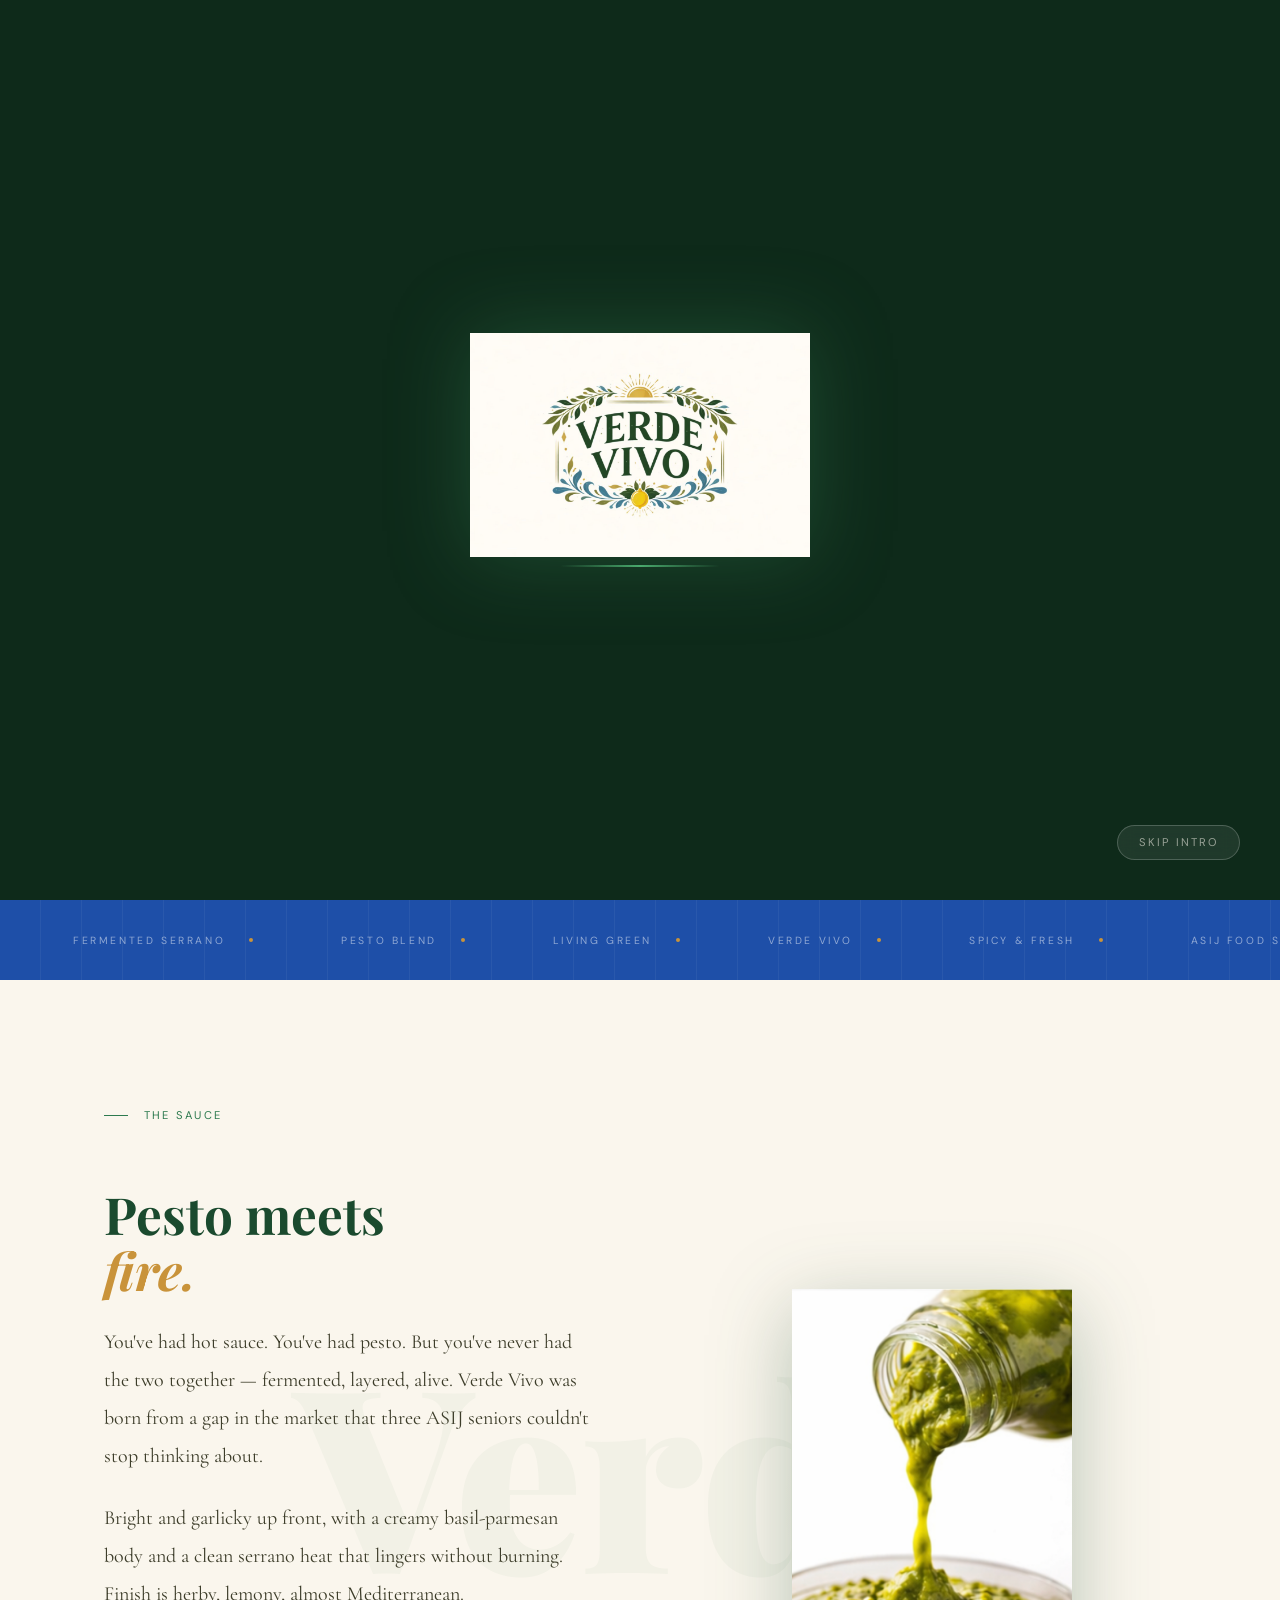
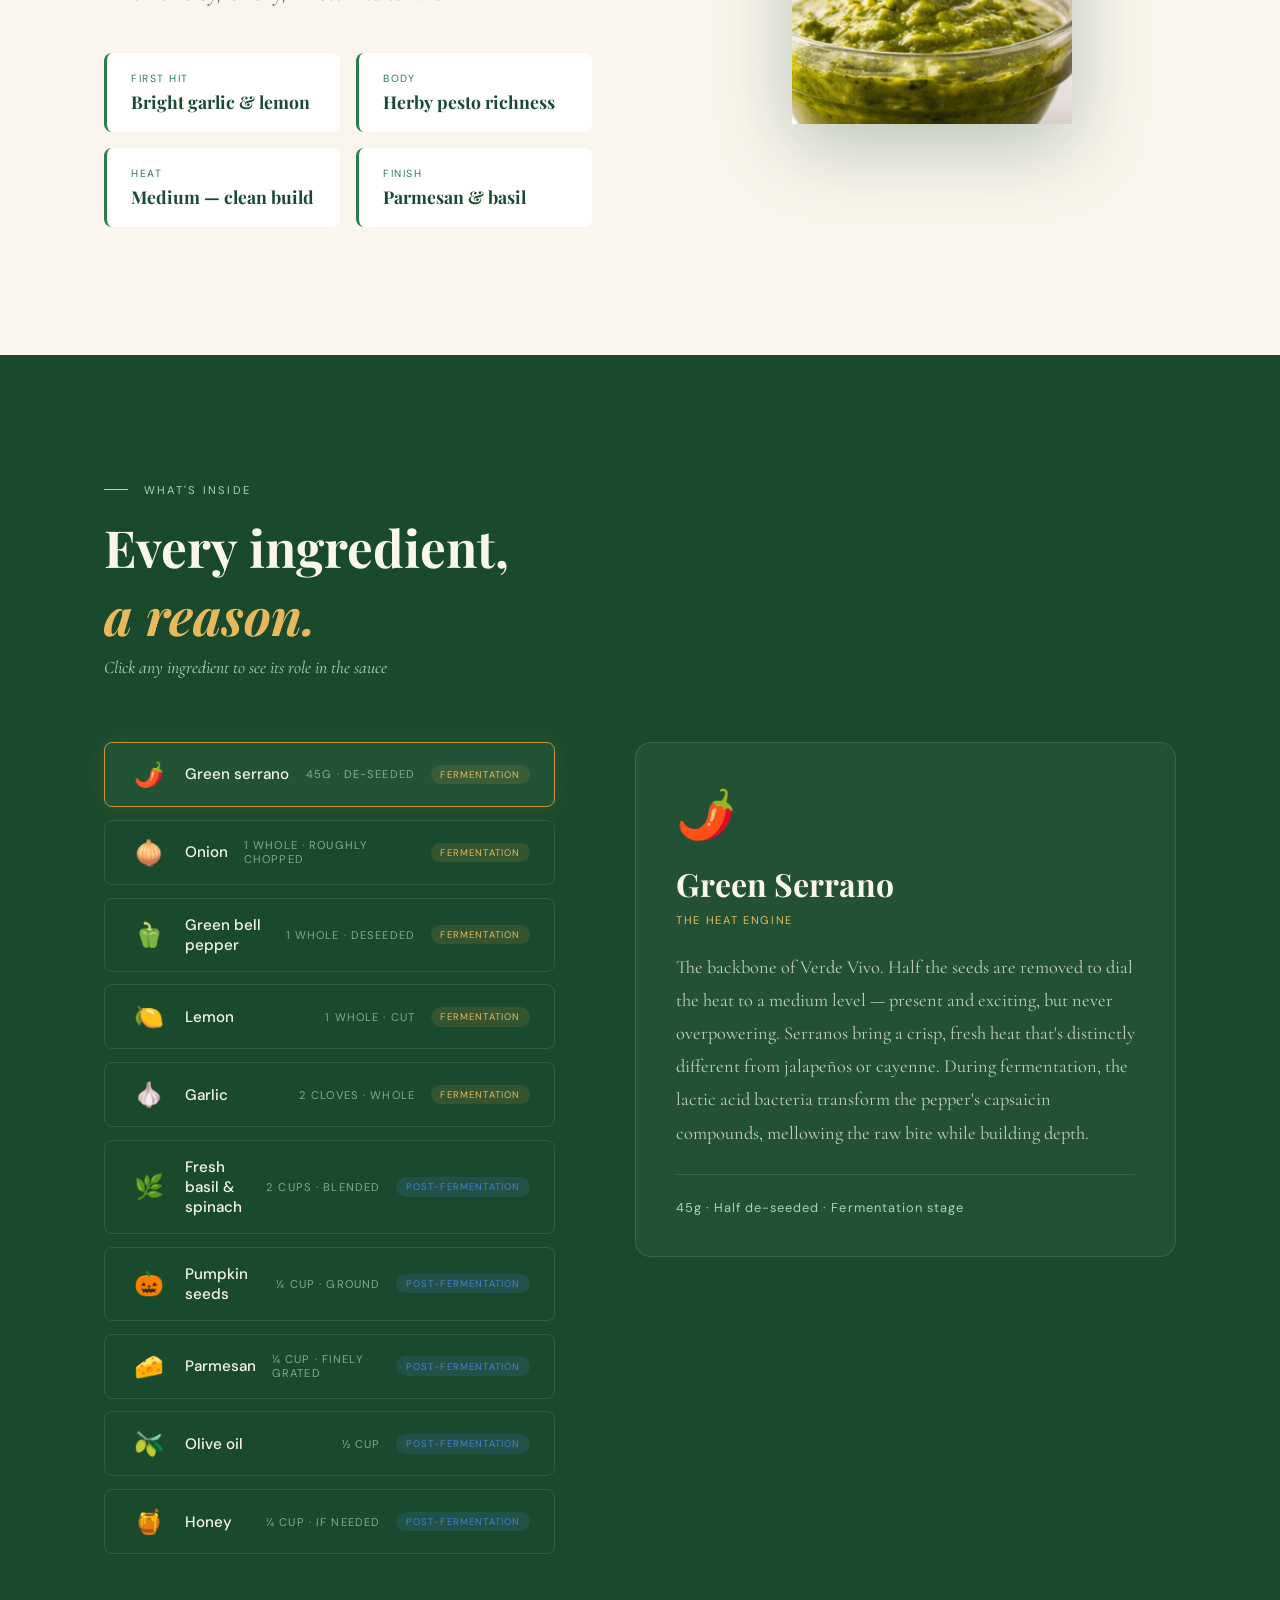
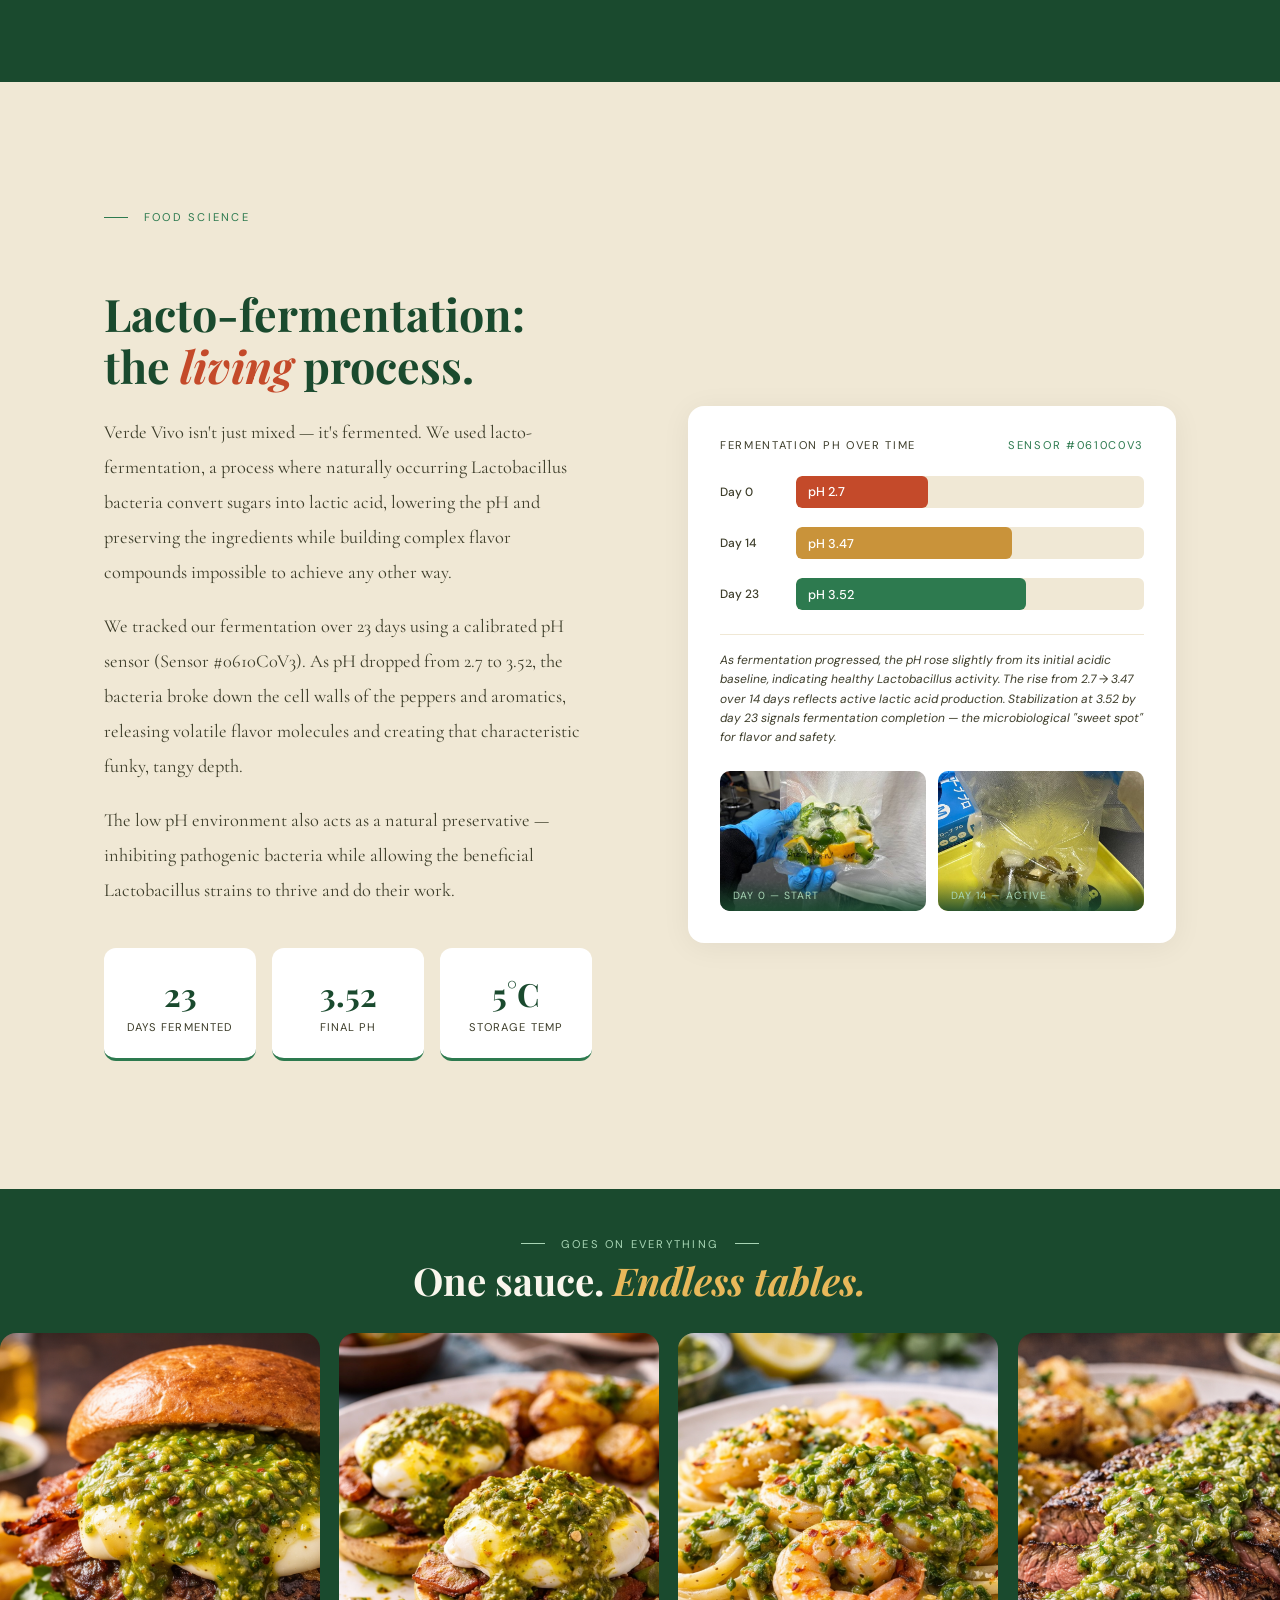
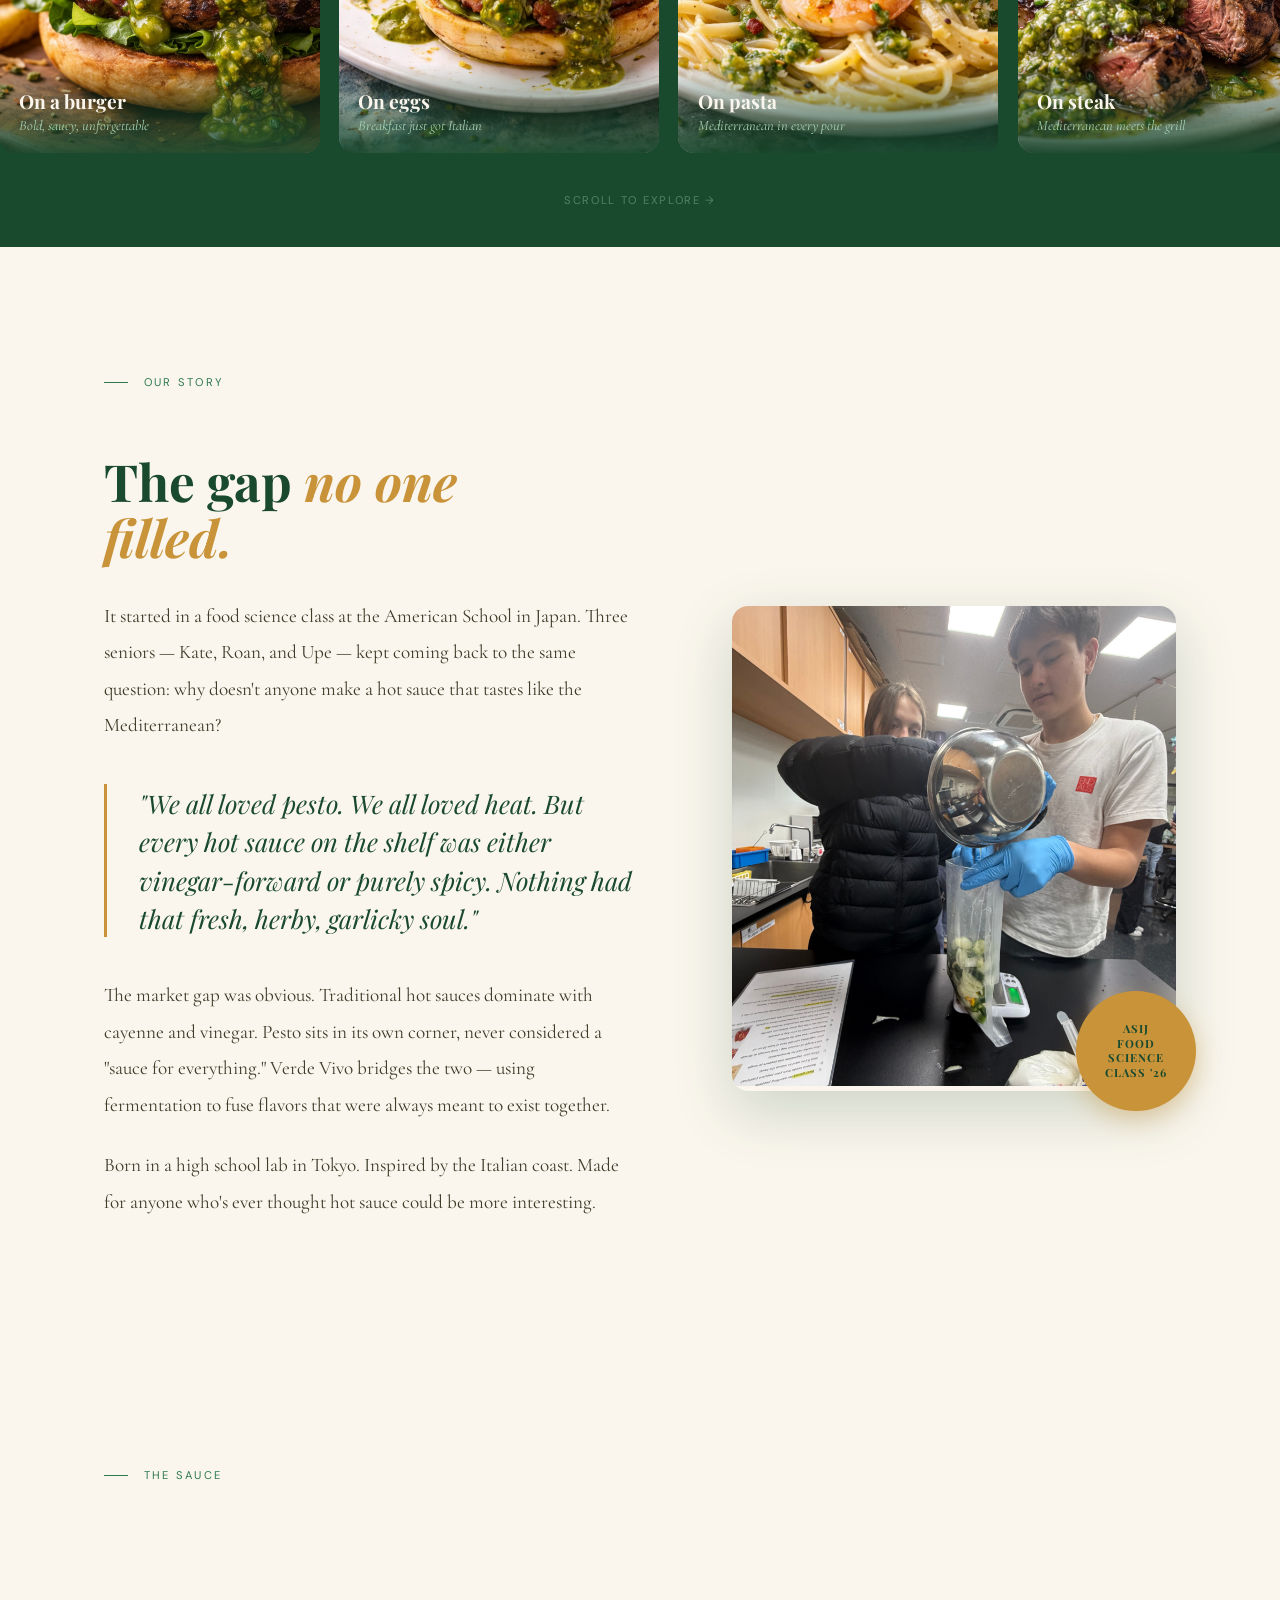
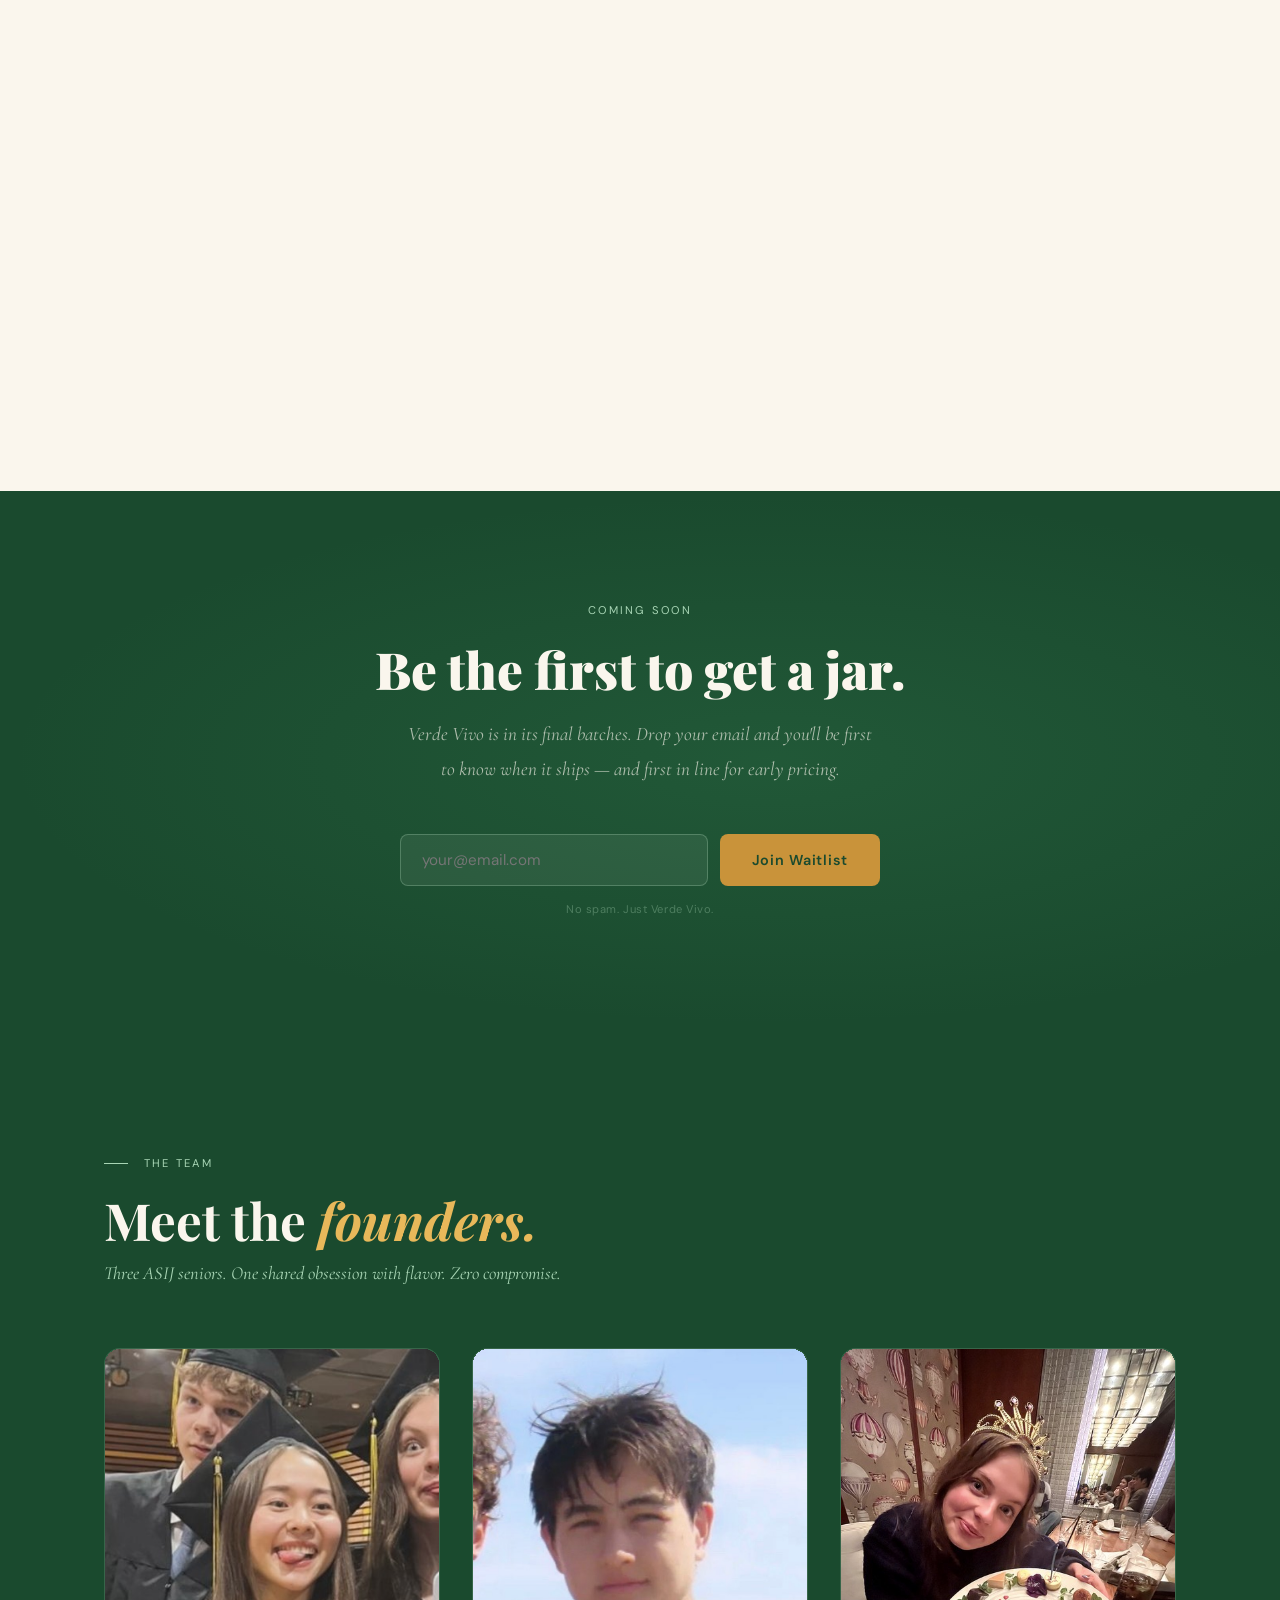
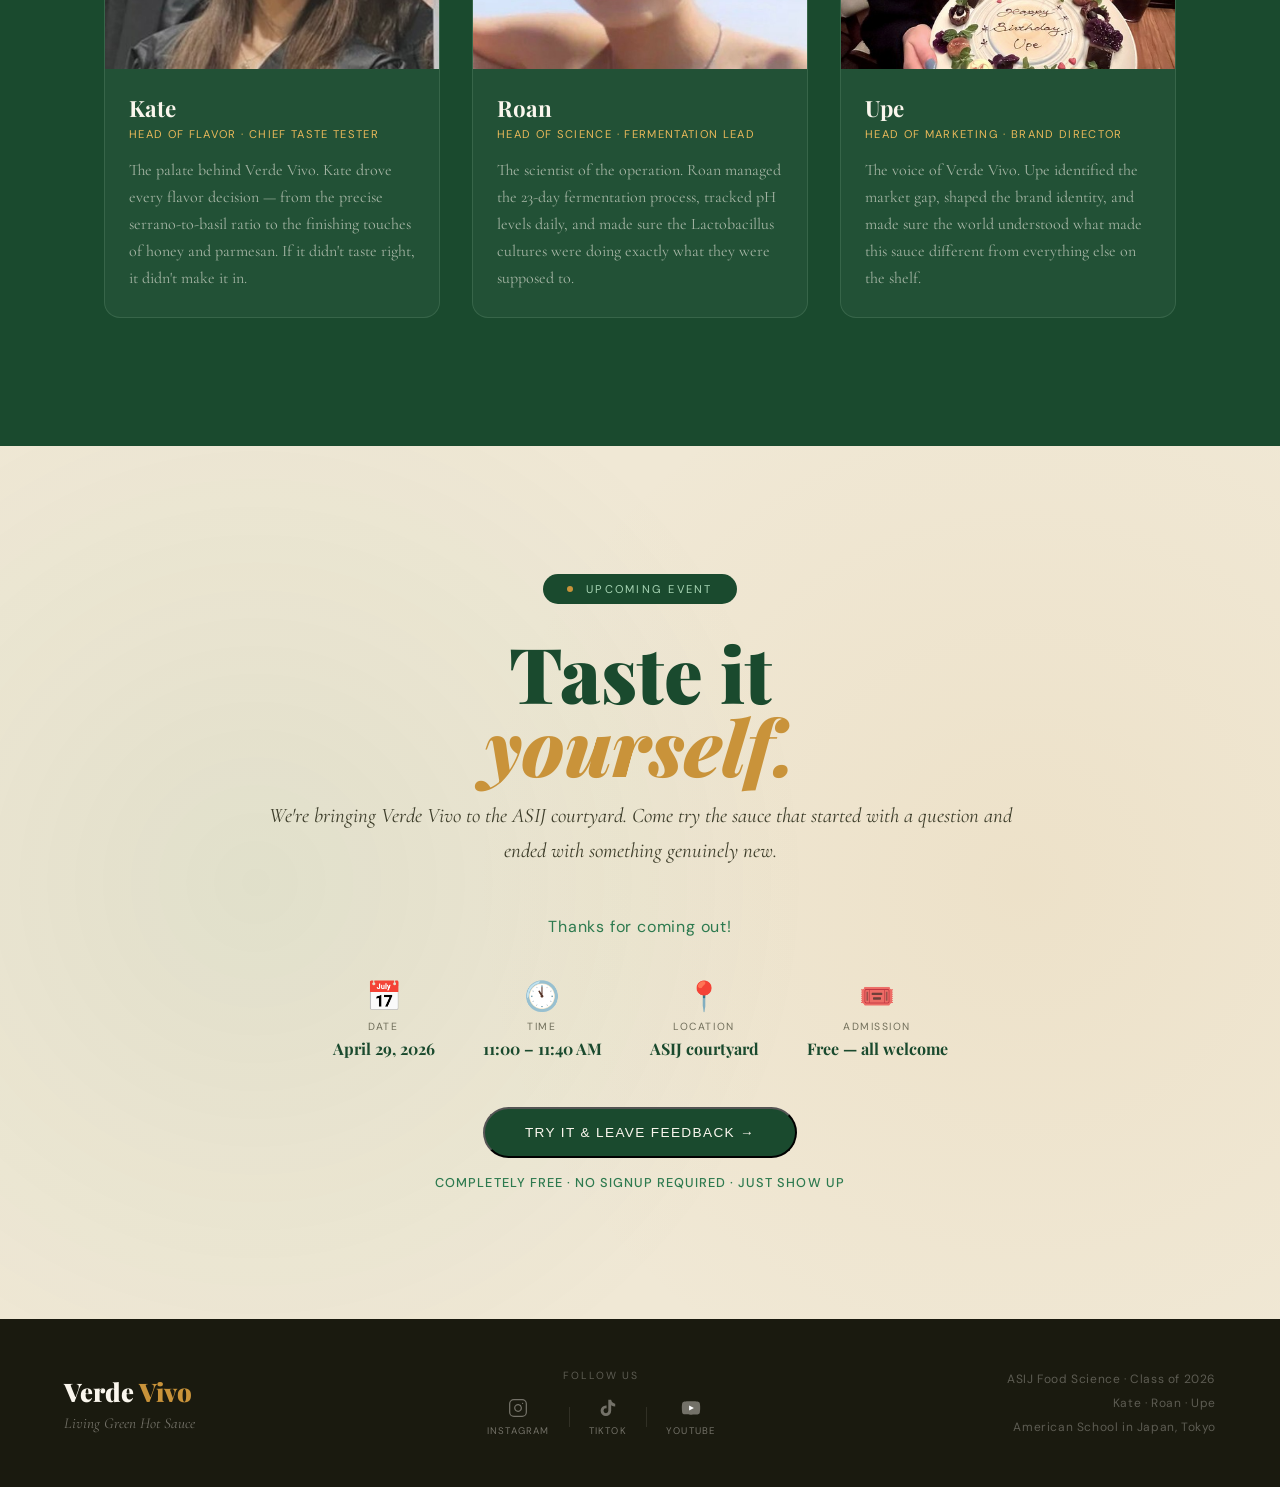
==== Shou/index.html @ 30a89157 "Add files via upload" ====
<!DOCTYPE html>
<html lang="en">
<head>
<meta charset="UTF-8">
<meta name="viewport" content="width=device-width, initial-scale=1.0">
<link rel="icon" type="image/png" href="[data-uri]">
  <title>Verde Vivo — Living Green Hot Sauce</title>
<link href="https://fonts.googleapis.com/css2?family=Playfair+Display:ital,wght@0,400;0,700;0,900;1,400;1,700&family=Cormorant+Garamond:ital,wght@0,300;0,400;0,600;1,300;1,400&family=DM+Sans:wght@300;400;500&display=swap" rel="stylesheet">
<style>
  :root {
    --green-deep: #1a4a2e;
    --green-mid: #2d7a4f;
    --green-bright: #4aaa6e;
    --green-light: #a8d5b5;
    --cream: #faf6ed;
    --cream-dark: #f0e8d5;
    --gold: #c9933a;
    --gold-light: #e8b85a;
    --blue-ceramic: #1e4fa8;
    --blue-light: #4a7fd4;
    --terracotta: #c44a2a;
    --text-dark: #1a1a0f;
    --text-mid: #3d3d2a;
  }

  * { margin: 0; padding: 0; box-sizing: border-box; }

  html { scroll-behavior: smooth; }

  body {
    background: var(--cream);
    color: var(--text-dark);
    font-family: 'DM Sans', sans-serif;
    overflow-x: hidden;
    cursor: none;
  }

  /* Custom cursor */
  .cursor {
    position: fixed;
    width: 12px;
    height: 12px;
    background: var(--green-mid);
    border-radius: 50%;
    pointer-events: none;
    z-index: 999999;
    transition: transform 0.15s ease, background 0.2s, opacity 0.2s;
    transform: translate(-50%, -50%);
    opacity: 0;
  }
  .cursor-ring {
    position: fixed;
    width: 36px;
    height: 36px;
    border: 1.5px solid var(--green-mid);
    border-radius: 50%;
    pointer-events: none;
    z-index: 999998;
    transition: transform 0.08s ease, width 0.2s, height 0.2s, opacity 0.2s;
    transform: translate(-50%, -50%);
    opacity: 0;
  }
  /* Show native cursor inside modal so it's never invisible over form inputs */
  .feedback-modal-overlay { cursor: auto; }
  .feedback-modal-overlay * { cursor: auto; }
  .feedback-modal-overlay button,
  .feedback-modal-overlay a { cursor: pointer; }

  /* NAV */
  nav {
    position: fixed;
    top: 0;
    width: 100%;
    z-index: 100;
    padding: 1.2rem 3rem;
    display: flex;
    align-items: center;
    justify-content: space-between;
    transition: background 0.4s, backdrop-filter 0.4s;
    box-sizing: border-box;
    max-width: 100vw;
    overflow: hidden;
  }
  .nav-links {
    display: flex;
    gap: 1.6rem;
    list-style: none;
    flex-wrap: nowrap;
  }
  nav.scrolled {
    background: rgba(250, 246, 237, 0.92);
    backdrop-filter: blur(12px);
    border-bottom: 1px solid rgba(45,122,79,0.15);
  }
  .nav-logo {
    font-family: 'Playfair Display', serif;
    font-size: 1.4rem;
    font-weight: 700;
    color: var(--green-deep);
    letter-spacing: 0.02em;
  }
  .nav-logo span { color: var(--gold); }

  .nav-links a {
    font-size: 0.8rem;
    letter-spacing: 0.12em;
    text-transform: uppercase;
    color: rgba(250,246,237,0.9);
    text-decoration: none;
    font-weight: 500;
    position: relative;
    transition: color 0.2s;
  }
  nav.scrolled .nav-links a {
    color: var(--text-mid);
  }
  .nav-links a::after {
    content: '';
    position: absolute;
    bottom: -3px;
    left: 0;
    width: 0;
    height: 1.5px;
    background: var(--green-mid);
    transition: width 0.3s;
  }
  .nav-links a:hover { color: var(--green-deep); }
  .nav-links a:hover::after { width: 100%; }

  /* HERO */
  #hero {
    min-height: 100vh;
    display: grid;
    grid-template-columns: 1fr 1fr;
    position: relative;
    overflow: hidden;
  }

  .hero-left {
    background: var(--green-deep);
    display: flex;
    flex-direction: column;
    justify-content: center;
    padding: 8rem 4rem 4rem 5rem;
    position: relative;
    z-index: 2;
  }

  .hero-eyebrow {
    font-size: 0.7rem;
    letter-spacing: 0.2em;
    text-transform: uppercase;
    color: var(--green-light);
    margin-bottom: 1.5rem;
    display: flex;
    align-items: center;
    gap: 1rem;
  }
  .hero-eyebrow::before {
    content: '';
    display: block;
    width: 30px;
    height: 1px;
    background: var(--green-light);
  }

  .hero-title {
    font-family: 'Playfair Display', serif;
    font-size: clamp(4rem, 7vw, 7rem);
    font-weight: 900;
    line-height: 0.9;
    color: var(--cream);
    margin-bottom: 0.3rem;
  }
  .hero-title .accent { color: var(--gold); font-style: italic; }

  .hero-subtitle {
    font-family: 'Cormorant Garamond', serif;
    font-size: 1.3rem;
    font-style: italic;
    color: var(--green-light);
    margin-bottom: 2.5rem;
    letter-spacing: 0.05em;
  }

  .hero-desc {
    font-size: 0.95rem;
    line-height: 1.8;
    color: rgba(250,246,237,0.7);
    max-width: 380px;
    margin-bottom: 3rem;
  }

  .hero-tags {
    display: flex;
    flex-wrap: wrap;
    gap: 0.6rem;
  }
  .tag {
    padding: 0.4rem 1rem;
    border: 1px solid rgba(168,213,181,0.4);
    border-radius: 100px;
    font-size: 0.75rem;
    letter-spacing: 0.08em;
    color: var(--green-light);
    text-transform: uppercase;
  }

  .hero-right {
    position: relative;
    overflow: hidden;
  }
  .hero-right img {
    width: 100%;
    height: 100%;
    object-fit: cover;
    transform: scale(1.05);
    transition: transform 8s ease;
  }
  .hero-right:hover img { transform: scale(1.0); }

  .hero-overlay {
    position: absolute;
    inset: 0;
    background: linear-gradient(to right, var(--green-deep) 0%, transparent 30%);
    z-index: 1;
  }

  .scroll-hint {
    position: absolute;
    bottom: 2.5rem;
    left: 50%;
    transform: translateX(-50%);
    display: flex;
    flex-direction: column;
    align-items: center;
    gap: 0.5rem;
    color: rgba(168,213,181,0.6);
    font-size: 0.7rem;
    letter-spacing: 0.15em;
    text-transform: uppercase;
    z-index: 3;
    animation: bounce 2s infinite;
  }
  .scroll-hint::after {
    content: '';
    display: block;
    width: 1px;
    height: 40px;
    background: linear-gradient(to bottom, rgba(168,213,181,0.6), transparent);
  }
  @keyframes bounce {
    0%, 100% { transform: translateX(-50%) translateY(0); }
    50% { transform: translateX(-50%) translateY(6px); }
  }

  /* CERAMIC DIVIDER */
  .ceramic-divider {
    height: 80px;
    background: var(--blue-ceramic);
    background-image: repeating-linear-gradient(
      90deg,
      transparent,
      transparent 40px,
      rgba(255,255,255,0.05) 40px,
      rgba(255,255,255,0.05) 41px
    );
    display: flex;
    align-items: center;
    justify-content: center;
    overflow: hidden;
    position: relative;
  }
  .ceramic-pattern {
    display: flex;
    gap: 0;
    width: 200%;
    animation: slideTile 20s linear infinite;
  }
  @keyframes slideTile {
    from { transform: translateX(0); }
    to { transform: translateX(-50%); }
  }
  .tile-unit {
    flex-shrink: 0;
    display: flex;
    align-items: center;
    padding: 0 2rem;
    color: rgba(255,255,255,0.5);
    font-size: 0.65rem;
    letter-spacing: 0.25em;
    text-transform: uppercase;
    white-space: nowrap;
  }
  .tile-dot {
    width: 4px;
    height: 4px;
    background: var(--gold);
    border-radius: 50%;
    margin: 0 1.5rem;
    flex-shrink: 0;
  }

  /* ABOUT / TASTE SECTION */
  #taste {
    padding: 8rem 0;
    background: var(--cream);
    position: relative;
    overflow: hidden;
  }

  .taste-bg-text {
    position: absolute;
    top: 50%;
    left: 50%;
    transform: translate(-50%, -50%);
    font-family: 'Playfair Display', serif;
    font-size: 20vw;
    font-weight: 900;
    color: rgba(45,122,79,0.04);
    white-space: nowrap;
    pointer-events: none;
    user-select: none;
  }

  .taste-inner {
    max-width: 1200px;
    margin: 0 auto;
    padding: 0 4rem;
    position: relative;
    z-index: 2;
  }

  .section-label {
    font-size: 0.7rem;
    letter-spacing: 0.2em;
    text-transform: uppercase;
    color: var(--green-mid);
    margin-bottom: 1rem;
    display: flex;
    align-items: center;
    gap: 1rem;
  }
  .section-label::before {
    content: '';
    display: block;
    width: 24px;
    height: 1px;
    background: var(--green-mid);
  }

  .taste-grid {
    display: grid;
    grid-template-columns: 1fr 1fr;
    gap: 6rem;
    align-items: center;
    margin-top: 4rem;
  }

  .taste-text h2 {
    font-family: 'Playfair Display', serif;
    font-size: clamp(2.5rem, 4vw, 4rem);
    font-weight: 700;
    line-height: 1.1;
    color: var(--green-deep);
    margin-bottom: 1.5rem;
  }
  .taste-text h2 em { color: var(--gold); font-style: italic; }

  .taste-text p {
    font-family: 'Cormorant Garamond', serif;
    font-size: 1.25rem;
    line-height: 1.9;
    color: var(--text-mid);
    margin-bottom: 1.5rem;
  }

  .flavor-notes {
    display: grid;
    grid-template-columns: 1fr 1fr;
    gap: 1rem;
    margin-top: 2.5rem;
  }
  .flavor-note {
    padding: 1.2rem 1.5rem;
    background: white;
    border-radius: 8px;
    border-left: 3px solid var(--green-mid);
    position: relative;
    overflow: hidden;
    transition: transform 0.3s, box-shadow 0.3s;
  }
  .flavor-note:hover {
    transform: translateY(-3px);
    box-shadow: 0 12px 30px rgba(45,122,79,0.12);
  }
  .flavor-note .note-label {
    font-size: 0.65rem;
    letter-spacing: 0.15em;
    text-transform: uppercase;
    color: var(--green-mid);
    margin-bottom: 0.3rem;
  }
  .flavor-note .note-val {
    font-family: 'Playfair Display', serif;
    font-size: 1.1rem;
    font-weight: 700;
    color: var(--green-deep);
  }

  /* Bottle showcase */
  .bottle-showcase {
    position: relative;
    display: flex;
    justify-content: center;
    align-items: center;
  }
  .bottle-glow {
    position: absolute;
    width: 300px;
    height: 300px;
    background: radial-gradient(circle, rgba(74,170,110,0.2) 0%, transparent 70%);
    border-radius: 50%;
    animation: pulse 3s ease-in-out infinite;
  }
  @keyframes pulse {
    0%, 100% { transform: scale(1); opacity: 0.6; }
    50% { transform: scale(1.2); opacity: 1; }
  }
  .bottle-img {
    position: relative;
    z-index: 2;
    width: 280px;
    filter: drop-shadow(0 20px 40px rgba(26,74,46,0.3));
    animation: float 4s ease-in-out infinite;
    transition: transform 0.3s;
  }
  .bottle-img:hover { transform: scale(1.03) rotate(2deg); }
  @keyframes float {
    0%, 100% { transform: translateY(0); }
    50% { transform: translateY(-12px); }
  }

  /* INGREDIENTS — interactive */
  #ingredients {
    padding: 8rem 0;
    background: var(--green-deep);
    position: relative;
    overflow: hidden;
  }

  .ing-inner {
    max-width: 1200px;
    margin: 0 auto;
    padding: 0 4rem;
  }

  #ingredients .section-label { color: var(--green-light); }
  #ingredients .section-label::before { background: var(--green-light); }

  .ing-title {
    font-family: 'Playfair Display', serif;
    font-size: clamp(2.5rem, 4vw, 3.5rem);
    font-weight: 700;
    color: var(--cream);
    margin-bottom: 0.5rem;
  }
  .ing-title em { color: var(--gold-light); font-style: italic; }

  .ing-subtitle {
    font-family: 'Cormorant Garamond', serif;
    font-size: 1.1rem;
    color: var(--green-light);
    margin-bottom: 4rem;
    font-style: italic;
  }

  .ing-layout {
    display: grid;
    grid-template-columns: 1fr 1.2fr;
    gap: 5rem;
    align-items: start;
  }

  .ing-list { display: flex; flex-direction: column; gap: 0.8rem; }

  .ing-item {
    display: flex;
    align-items: center;
    gap: 1rem;
    padding: 1rem 1.5rem;
    border-radius: 8px;
    border: 1px solid rgba(168,213,181,0.15);
    cursor: pointer;
    transition: all 0.3s;
    position: relative;
    overflow: hidden;
  }
  .ing-item::before {
    content: '';
    position: absolute;
    inset: 0;
    background: rgba(168,213,181,0.06);
    transform: translateX(-100%);
    transition: transform 0.3s;
  }
  .ing-item:hover::before, .ing-item.active::before { transform: translateX(0); }
  .ing-item.active {
    border-color: var(--gold);
    box-shadow: 0 0 20px rgba(201,147,58,0.15);
  }

  .ing-icon {
    font-size: 1.5rem;
    width: 40px;
    text-align: center;
    flex-shrink: 0;
  }
  .ing-name {
    font-size: 0.95rem;
    font-weight: 500;
    color: var(--cream);
    flex: 1;
  }
  .ing-role {
    font-size: 0.7rem;
    letter-spacing: 0.1em;
    text-transform: uppercase;
    color: var(--green-light);
    opacity: 0.7;
  }
  .ing-stage {
    font-size: 0.6rem;
    letter-spacing: 0.12em;
    text-transform: uppercase;
    padding: 0.2rem 0.6rem;
    border-radius: 100px;
    background: rgba(201,147,58,0.15);
    color: var(--gold-light);
    flex-shrink: 0;
  }
  .ing-stage.post { background: rgba(74,125,212,0.15); color: var(--blue-light); }

  .ing-detail {
    position: sticky;
    top: 6rem;
    background: rgba(255,255,255,0.04);
    border: 1px solid rgba(168,213,181,0.15);
    border-radius: 16px;
    padding: 2.5rem;
    min-height: 300px;
    display: flex;
    flex-direction: column;
    justify-content: center;
    transition: all 0.4s;
  }
  .ing-detail-emoji { font-size: 3rem; margin-bottom: 1rem; }
  .ing-detail-name {
    font-family: 'Playfair Display', serif;
    font-size: 2rem;
    font-weight: 700;
    color: var(--cream);
    margin-bottom: 0.5rem;
  }
  .ing-detail-role {
    font-size: 0.7rem;
    letter-spacing: 0.15em;
    text-transform: uppercase;
    color: var(--gold-light);
    margin-bottom: 1.5rem;
  }
  .ing-detail-desc {
    font-family: 'Cormorant Garamond', serif;
    font-size: 1.15rem;
    line-height: 1.8;
    color: rgba(250,246,237,0.75);
  }
  .ing-detail-amount {
    margin-top: 1.5rem;
    padding-top: 1.5rem;
    border-top: 1px solid rgba(168,213,181,0.15);
    font-size: 0.8rem;
    color: var(--green-light);
    letter-spacing: 0.08em;
  }

  /* SCIENCE */
  #science {
    padding: 8rem 0;
    background: var(--cream-dark);
    position: relative;
    overflow: hidden;
  }

  .sci-inner {
    max-width: 1200px;
    margin: 0 auto;
    padding: 0 4rem;
  }

  .sci-grid {
    display: grid;
    grid-template-columns: 1fr 1fr;
    gap: 6rem;
    align-items: center;
    margin-top: 4rem;
  }

  .sci-text h2 {
    font-family: 'Playfair Display', serif;
    font-size: clamp(2rem, 3.5vw, 3rem);
    font-weight: 700;
    color: var(--green-deep);
    margin-bottom: 1.5rem;
    line-height: 1.15;
  }
  .sci-text h2 em { color: var(--terracotta); font-style: italic; }

  .sci-text p {
    font-family: 'Cormorant Garamond', serif;
    font-size: 1.15rem;
    line-height: 1.9;
    color: var(--text-mid);
    margin-bottom: 1.2rem;
  }

  .sci-stats {
    display: grid;
    grid-template-columns: repeat(3, 1fr);
    gap: 1rem;
    margin-top: 2.5rem;
  }
  .sci-stat {
    text-align: center;
    padding: 1.5rem 1rem;
    background: white;
    border-radius: 12px;
    border-bottom: 3px solid var(--green-mid);
  }
  .sci-stat .val {
    font-family: 'Playfair Display', serif;
    font-size: 2rem;
    font-weight: 700;
    color: var(--green-deep);
  }
  .sci-stat .lbl {
    font-size: 0.7rem;
    letter-spacing: 0.1em;
    text-transform: uppercase;
    color: var(--text-mid);
    margin-top: 0.3rem;
  }

  /* pH chart */
  .ph-chart {
    background: white;
    border-radius: 16px;
    padding: 2rem;
    box-shadow: 0 4px 30px rgba(0,0,0,0.06);
  }
  .ph-chart-title {
    font-size: 0.7rem;
    letter-spacing: 0.15em;
    text-transform: uppercase;
    color: var(--text-mid);
    margin-bottom: 1.5rem;
    display: flex;
    justify-content: space-between;
    align-items: center;
  }
  .ph-chart-title span { color: var(--green-mid); }

  .ph-bars { display: flex; flex-direction: column; gap: 1.2rem; }
  .ph-row { display: flex; align-items: center; gap: 1rem; }
  .ph-day {
    width: 60px;
    font-size: 0.75rem;
    color: var(--text-mid);
    flex-shrink: 0;
    font-weight: 500;
  }
  .ph-bar-track {
    flex: 1;
    height: 32px;
    background: var(--cream-dark);
    border-radius: 6px;
    overflow: hidden;
    position: relative;
  }
  .ph-bar-fill {
    height: 100%;
    border-radius: 6px;
    display: flex;
    align-items: center;
    padding-left: 12px;
    font-size: 0.8rem;
    font-weight: 500;
    color: white;
    transition: width 1.5s cubic-bezier(0.16, 1, 0.3, 1);
  }
  .ph-bar-fill.d0 { background: var(--terracotta); width: 0%; }
  .ph-bar-fill.d14 { background: var(--gold); width: 0%; }
  .ph-bar-fill.d23 { background: var(--green-mid); width: 0%; }

  .ph-note {
    font-size: 0.75rem;
    color: var(--text-mid);
    font-style: italic;
    margin-top: 1.5rem;
    padding-top: 1rem;
    border-top: 1px solid var(--cream-dark);
    line-height: 1.6;
  }

  /* ACTION SHOTS */
  #action {
    padding: 0;
    background: var(--green-deep);
  }
  .action-grid {
    display: grid;
    grid-template-columns: 1fr 1fr;
  }
  .action-shot {
    position: relative;
    overflow: hidden;
    height: 70vh;
  }
  .action-shot img {
    width: 100%;
    height: 100%;
    object-fit: cover;
    transition: transform 0.8s cubic-bezier(0.16, 1, 0.3, 1);
  }
  .action-shot:hover img { transform: scale(1.06); }
  .action-overlay {
    position: absolute;
    bottom: 0;
    left: 0;
    right: 0;
    padding: 2rem 2.5rem;
    background: linear-gradient(to top, rgba(26,74,46,0.9) 0%, transparent 100%);
    z-index: 2;
  }
  .action-label {
    font-family: 'Playfair Display', serif;
    font-size: 1.4rem;
    font-weight: 700;
    color: var(--cream);
  }
  .action-sublabel {
    font-family: 'Cormorant Garamond', serif;
    font-size: 0.95rem;
    font-style: italic;
    color: var(--green-light);
    margin-top: 0.2rem;
  }

  /* STORY */
  #story {
    padding: 8rem 0;
    background: var(--cream);
    position: relative;
    overflow: hidden;
  }
  .story-inner {
    max-width: 1200px;
    margin: 0 auto;
    padding: 0 4rem;
  }
  .story-grid {
    display: grid;
    grid-template-columns: 1.2fr 1fr;
    gap: 6rem;
    align-items: center;
    margin-top: 4rem;
  }
  .story-text h2 {
    font-family: 'Playfair Display', serif;
    font-size: clamp(2.5rem, 4vw, 3.5rem);
    font-weight: 700;
    color: var(--green-deep);
    line-height: 1.1;
    margin-bottom: 2rem;
  }
  .story-text h2 em { color: var(--gold); font-style: italic; }
  .story-text p {
    font-family: 'Cormorant Garamond', serif;
    font-size: 1.2rem;
    line-height: 1.9;
    color: var(--text-mid);
    margin-bottom: 1.5rem;
  }
  .story-pull {
    font-family: 'Playfair Display', serif;
    font-size: 1.6rem;
    font-style: italic;
    color: var(--green-deep);
    border-left: 3px solid var(--gold);
    padding-left: 2rem;
    margin: 2.5rem 0;
    line-height: 1.5;
  }
  .story-visual {
    position: relative;
  }
  .story-img-frame {
    position: relative;
    border-radius: 16px;
    overflow: hidden;
    box-shadow: 0 20px 60px rgba(26,74,46,0.2);
  }
  .story-img-frame img {
    width: 100%;
    height: 480px;
    object-fit: cover;
    transition: transform 0.8s;
  }
  .story-img-frame:hover img { transform: scale(1.04); }
  .story-badge {
    position: absolute;
    bottom: -20px;
    right: -20px;
    width: 120px;
    height: 120px;
    background: var(--gold);
    border-radius: 50%;
    display: flex;
    flex-direction: column;
    align-items: center;
    justify-content: center;
    text-align: center;
    box-shadow: 0 8px 24px rgba(201,147,58,0.4);
  }
  .story-badge .b1 {
    font-family: 'Playfair Display', serif;
    font-size: 0.7rem;
    font-weight: 700;
    color: var(--green-deep);
    text-transform: uppercase;
    letter-spacing: 0.08em;
    line-height: 1.3;
    padding: 0 0.8rem;
    text-align: center;
  }

  /* FOUNDERS */
  #founders {
    padding: 8rem 0;
    background: var(--green-deep);
  }
  .founders-inner {
    max-width: 1200px;
    margin: 0 auto;
    padding: 0 4rem;
  }
  #founders .section-label { color: var(--green-light); }
  #founders .section-label::before { background: var(--green-light); }
  .founders-title {
    font-family: 'Playfair Display', serif;
    font-size: clamp(2.5rem, 4vw, 3.5rem);
    font-weight: 700;
    color: var(--cream);
    margin-bottom: 0.5rem;
  }
  .founders-title em { color: var(--gold-light); font-style: italic; }
  .founders-intro {
    font-family: 'Cormorant Garamond', serif;
    font-size: 1.15rem;
    color: var(--green-light);
    margin-bottom: 4rem;
    font-style: italic;
    max-width: 600px;
  }

  .founders-grid {
    display: grid;
    grid-template-columns: repeat(3, 1fr);
    gap: 2rem;
  }
  .founder-card {
    position: relative;
    border-radius: 16px;
    overflow: hidden;
    background: rgba(255,255,255,0.04);
    border: 1px solid rgba(168,213,181,0.15);
    transition: transform 0.4s, box-shadow 0.4s;
  }
  .founder-card:hover {
    transform: translateY(-8px);
    box-shadow: 0 24px 48px rgba(0,0,0,0.3);
    border-color: rgba(201,147,58,0.4);
  }
  .founder-img {
    width: 100%;
    height: 320px;
    object-fit: cover;
    object-position: top;
    display: block;
    transition: transform 0.6s;
    filter: saturate(0.9);
  }
  .founder-card:hover .founder-img {
    transform: scale(1.04);
    filter: saturate(1.1);
  }
  .founder-info {
    padding: 1.5rem;
  }
  .founder-name {
    font-family: 'Playfair Display', serif;
    font-size: 1.4rem;
    font-weight: 700;
    color: var(--cream);
    margin-bottom: 0.2rem;
  }
  .founder-role {
    font-size: 0.7rem;
    letter-spacing: 0.12em;
    text-transform: uppercase;
    color: var(--gold-light);
    margin-bottom: 1rem;
  }
  .founder-bio {
    font-family: 'Cormorant Garamond', serif;
    font-size: 1rem;
    line-height: 1.7;
    color: rgba(250,246,237,0.6);
  }
  .founder-num {
    position: absolute;
    top: 1rem;
    right: 1rem;
    width: 32px;
    height: 32px;
    background: rgba(26,74,46,0.7);
    backdrop-filter: blur(8px);
    border-radius: 50%;
    display: flex;
    align-items: center;
    justify-content: center;
    font-family: 'Playfair Display', serif;
    font-size: 0.9rem;
    color: var(--gold-light);
    font-style: italic;
  }

  /* TASTING EVENT */
  #event {
    padding: 8rem 0;
    background: var(--cream-dark);
    position: relative;
    overflow: hidden;
  }
  .event-bg {
    position: absolute;
    inset: 0;
    background-image:
      radial-gradient(circle at 20% 50%, rgba(45,122,79,0.08) 0%, transparent 50%),
      radial-gradient(circle at 80% 50%, rgba(201,147,58,0.08) 0%, transparent 50%);
  }
  .event-inner {
    max-width: 900px;
    margin: 0 auto;
    padding: 0 4rem;
    text-align: center;
    position: relative;
    z-index: 2;
  }
  .event-eyebrow {
    display: inline-flex;
    align-items: center;
    gap: 0.8rem;
    padding: 0.5rem 1.5rem;
    background: var(--green-deep);
    color: var(--green-light);
    border-radius: 100px;
    font-size: 0.7rem;
    letter-spacing: 0.2em;
    text-transform: uppercase;
    margin-bottom: 2rem;
  }
  .event-dot { width: 6px; height: 6px; background: var(--gold); border-radius: 50%; animation: blink 1.2s ease-in-out infinite; }
  @keyframes blink { 0%,100%{opacity:1;} 50%{opacity:0.3;} }

  .event-title {
    font-family: 'Playfair Display', serif;
    font-size: clamp(3rem, 6vw, 5.5rem);
    font-weight: 900;
    color: var(--green-deep);
    line-height: 0.95;
    margin-bottom: 1rem;
  }
  .event-title em { color: var(--gold); display: block; font-style: italic; }

  .event-desc {
    font-family: 'Cormorant Garamond', serif;
    font-size: 1.3rem;
    font-style: italic;
    color: var(--text-mid);
    margin-bottom: 3rem;
    line-height: 1.7;
  }

  .event-details {
    display: flex;
    justify-content: center;
    gap: 3rem;
    flex-wrap: wrap;
    margin-bottom: 3rem;
  }
  .event-detail {
    display: flex;
    flex-direction: column;
    align-items: center;
    gap: 0.3rem;
  }
  .event-detail .d-icon { font-size: 1.8rem; }
  .event-detail .d-label {
    font-size: 0.65rem;
    letter-spacing: 0.15em;
    text-transform: uppercase;
    color: var(--text-mid);
    opacity: 0.7;
  }
  .event-detail .d-val {
    font-family: 'Playfair Display', serif;
    font-size: 1rem;
    font-weight: 700;
    color: var(--green-deep);
  }

  .event-cta {
    display: inline-flex;
    align-items: center;
    gap: 0.8rem;
    padding: 1rem 2.5rem;
    background: var(--green-deep);
    color: var(--cream);
    border-radius: 100px;
    font-size: 0.85rem;
    letter-spacing: 0.1em;
    text-transform: uppercase;
    text-decoration: none;
    font-weight: 500;
    transition: background 0.3s, transform 0.2s;
    cursor: none;
  }
  .event-cta:hover {
    background: var(--green-mid);
    transform: scale(1.03);
  }
  .event-free {
    margin-top: 1rem;
    font-size: 0.8rem;
    color: var(--green-mid);
    letter-spacing: 0.08em;
    font-weight: 500;
    text-transform: uppercase;
  }

  /* FEEDBACK */
  #feedback {
    padding: 8rem 0;
    background: white;
  }
  .feedback-inner {
    max-width: 700px;
    margin: 0 auto;
    padding: 0 4rem;
  }
  .feedback-inner .section-label { justify-content: center; }
  .feedback-inner .section-label::before { display: none; }
  .feedback-inner .section-label::after {
    content: '';
    display: block;
    width: 24px;
    height: 1px;
    background: var(--green-mid);
  }

  .feedback-title {
    font-family: 'Playfair Display', serif;
    font-size: clamp(2rem, 3.5vw, 3rem);
    font-weight: 700;
    color: var(--green-deep);
    text-align: center;
    margin-bottom: 0.5rem;
    line-height: 1.15;
  }
  .feedback-title em { color: var(--gold); font-style: italic; }
  .feedback-sub {
    font-family: 'Cormorant Garamond', serif;
    font-size: 1.1rem;
    font-style: italic;
    color: var(--text-mid);
    text-align: center;
    margin-bottom: 3rem;
  }

  .feedback-form { display: flex; flex-direction: column; gap: 2.5rem; }

  .form-group { display: flex; flex-direction: column; gap: 0.8rem; }
  .form-label {
    font-size: 0.75rem;
    letter-spacing: 0.12em;
    text-transform: uppercase;
    color: var(--text-mid);
    font-weight: 500;
  }
  .form-label span {
    font-family: 'Cormorant Garamond', serif;
    font-style: italic;
    text-transform: none;
    letter-spacing: 0;
    font-size: 0.9rem;
    color: var(--text-mid);
    opacity: 0.7;
    margin-left: 0.5rem;
  }

  .rating-track {
    display: flex;
    gap: 0;
    background: var(--cream);
    border-radius: 12px;
    overflow: hidden;
    border: 1.5px solid var(--cream-dark);
  }
  .rating-btn {
    flex: 1;
    padding: 0.9rem 0.5rem;
    border: none;
    background: transparent;
    cursor: none;
    font-size: 0.85rem;
    font-weight: 500;
    color: var(--text-mid);
    transition: all 0.2s;
    position: relative;
    display: flex;
    flex-direction: column;
    align-items: center;
    gap: 0.2rem;
  }
  .rating-btn .rnum { font-family: 'Playfair Display', serif; font-size: 1.1rem; font-weight: 700; }
  .rating-btn:hover { background: rgba(45,122,79,0.08); color: var(--green-deep); }
  .rating-btn.selected {
    background: var(--green-deep);
    color: var(--cream);
  }
  .rating-btn .rlabel { font-size: 0.6rem; letter-spacing: 0.05em; opacity: 0.7; }

  .would-buy {
    display: flex;
    gap: 1rem;
  }
  .buy-btn {
    flex: 1;
    padding: 1rem;
    border: 1.5px solid var(--cream-dark);
    border-radius: 10px;
    background: transparent;
    cursor: none;
    font-size: 0.85rem;
    font-weight: 500;
    color: var(--text-mid);
    transition: all 0.2s;
    display: flex;
    flex-direction: column;
    align-items: center;
    gap: 0.3rem;
  }
  .buy-btn .b-emoji { font-size: 1.5rem; }
  .buy-btn:hover { border-color: var(--green-mid); color: var(--green-deep); background: rgba(45,122,79,0.05); }
  .buy-btn.selected { border-color: var(--green-mid); background: var(--green-deep); color: var(--cream); }

  .form-input {
    padding: 0.9rem 1.2rem;
    border: 1.5px solid var(--cream-dark);
    border-radius: 10px;
    font-family: 'Cormorant Garamond', serif;
    font-size: 1.1rem;
    color: var(--text-dark);
    background: var(--cream);
    resize: none;
    transition: border-color 0.2s;
    outline: none;
  }
  .form-input:focus { border-color: var(--green-mid); }

  .tasting-gate-btn {
    display: inline-flex;
    align-items: center;
    gap: 0.8rem;
    padding: 1.2rem 2.5rem;
    background: var(--green-deep);
    color: var(--cream);
    border: none;
    border-radius: 100px;
    font-size: 1rem;
    font-weight: 500;
    cursor: none;
    transition: background 0.3s, transform 0.2s, box-shadow 0.3s;
    box-shadow: 0 8px 24px rgba(26,74,46,0.25);
  }
  .tasting-gate-btn:hover {
    background: var(--green-mid);
    transform: translateY(-2px);
    box-shadow: 0 12px 32px rgba(26,74,46,0.35);
  }
  .form-submit {
    padding: 1.1rem 2.5rem;
    background: var(--green-deep);
    color: var(--cream);
    border: none;
    border-radius: 100px;
    font-size: 0.85rem;
    letter-spacing: 0.12em;
    text-transform: uppercase;
    font-weight: 500;
    cursor: none;
    transition: background 0.3s, transform 0.2s;
    align-self: center;
  }
  .form-submit:hover { background: var(--green-mid); transform: scale(1.03); }

  .submit-success {
    display: none;
    text-align: center;
    padding: 2rem;
    background: rgba(45,122,79,0.06);
    border-radius: 16px;
    border: 1px solid rgba(45,122,79,0.2);
  }
  .submit-success .s-emoji { font-size: 2.5rem; margin-bottom: 0.8rem; }
  .submit-success h3 {
    font-family: 'Playfair Display', serif;
    font-size: 1.5rem;
    color: var(--green-deep);
    margin-bottom: 0.5rem;
  }
  .submit-success p {
    font-family: 'Cormorant Garamond', serif;
    font-size: 1.1rem;
    color: var(--text-mid);
    font-style: italic;
  }

  /* FOOTER */
  footer {
    background: var(--text-dark);
    padding: 3rem 4rem;
    display: flex;
    align-items: center;
    justify-content: space-between;
    flex-wrap: wrap;
    gap: 1.5rem;
  }
  .social-link {
    display: flex;
    flex-direction: column;
    align-items: center;
    gap: 0.4rem;
    color: rgba(250,246,237,0.4);
    text-decoration: none;
    transition: color 0.2s, transform 0.2s;
    cursor: none;
  }
  .social-link span {
    font-size: 0.6rem;
    letter-spacing: 0.12em;
    text-transform: uppercase;
  }
  .social-link:hover {
    color: var(--gold-light);
    transform: translateY(-2px);
  }
  .footer-logo {
    font-family: 'Playfair Display', serif;
    font-size: 1.6rem;
    font-weight: 900;
    color: var(--cream);
  }
  .footer-logo span { color: var(--gold); }
  .footer-tagline {
    font-family: 'Cormorant Garamond', serif;
    font-style: italic;
    color: rgba(250,246,237,0.4);
    font-size: 0.95rem;
  }
  .footer-right {
    text-align: right;
    color: rgba(250,246,237,0.3);
    font-size: 0.75rem;
    line-height: 2;
    letter-spacing: 0.05em;
  }

  /* SCROLL ANIMATIONS */
  .reveal {
    opacity: 0;
    transform: translateY(30px);
    transition: opacity 0.8s ease, transform 0.8s ease;
  }
  .reveal.visible {
    opacity: 1;
    transform: translateY(0);
  }
  .reveal-left {
    opacity: 0;
    transform: translateX(-40px);
    transition: opacity 0.8s ease, transform 0.8s ease;
  }
  .reveal-left.visible { opacity: 1; transform: translateX(0); }
  .reveal-right {
    opacity: 0;
    transform: translateX(40px);
    transition: opacity 0.8s ease, transform 0.8s ease;
  }
  .reveal-right.visible { opacity: 1; transform: translateX(0); }

  .delay-1 { transition-delay: 0.1s !important; }
  .delay-2 { transition-delay: 0.2s !important; }
  .delay-3 { transition-delay: 0.3s !important; }
  .delay-4 { transition-delay: 0.4s !important; }

  /* ── INTRO OVERLAY ── */
  #intro-overlay {
    position: fixed;
    inset: 0;
    z-index: 10000;
    display: flex;
    pointer-events: all;
  }
  .intro-panel {
    flex: 1;
    background: #0e2a1a;
    transition: transform 0.9s cubic-bezier(0.76, 0, 0.24, 1);
    position: relative;
  }
  .intro-panel.left  { transform-origin: left; }
  .intro-panel.right { transform-origin: right; }
  #intro-overlay.wipe-out .intro-panel.left  { transform: translateX(-100%); }
  #intro-overlay.wipe-out .intro-panel.right { transform: translateX(100%); }
  #intro-overlay.gone { display: none; }

  /* center stage — sits above both panels */
  #intro-center {
    position: fixed;
    inset: 0;
    z-index: 10001;
    display: flex;
    flex-direction: column;
    align-items: center;
    justify-content: center;
    pointer-events: none;
  }

  /* word sequence */
  .intro-word {
    font-family: 'Playfair Display', serif;
    font-size: clamp(3.5rem, 9vw, 8rem);
    font-weight: 900;
    color: #faf6ed;
    letter-spacing: 0.06em;
    position: absolute;
    opacity: 0;
    transform: translateY(18px);
    transition: opacity 0.5s ease, transform 0.5s ease;
    text-align: center;
    white-space: nowrap;
  }
  .intro-word.italic { font-style: italic; color: #c9933a; }
  .intro-word.visible { opacity: 1; transform: translateY(0); }
  .intro-word.exit    { opacity: 0; transform: translateY(-18px); }

  /* logo stage */
  #intro-logo-wrap {
    display: flex;
    flex-direction: column;
    align-items: center;
    gap: 0;
    opacity: 0;
    transform: scale(0.92);
    transition: opacity 0.6s ease, transform 0.6s ease;
  }
  #intro-logo-wrap.visible { opacity: 1; transform: scale(1); }
  #intro-logo-img {
    width: min(340px, 55vw);
    filter: drop-shadow(0 0 40px rgba(74,170,110,0.25));
  }

  /* skip button */
  #intro-skip {
    position: fixed;
    bottom: 2.5rem;
    right: 2.5rem;
    z-index: 10002;
    background: rgba(255,255,255,0.08);
    border: 1px solid rgba(255,255,255,0.2);
    color: rgba(250,246,237,0.55);
    font-family: 'DM Sans', sans-serif;
    font-size: 0.7rem;
    letter-spacing: 0.18em;
    text-transform: uppercase;
    padding: 0.6rem 1.3rem;
    border-radius: 100px;
    cursor: none;
    backdrop-filter: blur(8px);
    transition: color 0.2s, border-color 0.2s, background 0.2s;
    pointer-events: all;
    opacity: 0;
    animation: fadeInSkip 0.4s ease 1.5s forwards;
  }
  #intro-skip:hover {
    color: rgba(250,246,237,0.9);
    border-color: rgba(250,246,237,0.4);
    background: rgba(255,255,255,0.14);
  }
  @keyframes fadeInSkip { to { opacity: 1; } }

  /* thin green line under logo */
  .intro-line {
    width: 0;
    height: 2px;
    background: linear-gradient(to right, transparent, #4aaa6e, transparent);
    transition: width 0.7s ease 0.3s;
    margin-top: 0.5rem;
  }
  #intro-logo-wrap.visible .intro-line { width: 160px; }


  /* ═══════════════════════════════════════
     MOBILE — max-width 768px
     Zero changes to desktop layout above
     ═══════════════════════════════════════ */
  @media (max-width: 768px) {

    /* NAV */
    nav {
      padding: 1rem 1.2rem;
    }
    .nav-links {
      display: none; /* hide full nav on mobile */
    }
    /* hamburger placeholder — show brand only */
    .nav-logo { font-size: 1.1rem; }

    /* HERO */
    #hero {
      grid-template-columns: 1fr;
      min-height: 100svh;
    }
    .hero-left {
      padding: 7rem 1.5rem 3rem;
      order: 1;
      z-index: 2;
    }
    .hero-right {
      position: absolute;
      inset: 0;
      opacity: 0.25;
      z-index: 1;
    }
    .hero-overlay { display: none; }
    .hero-title { font-size: clamp(3.5rem, 16vw, 5.5rem); }
    .hero-desc { max-width: 100%; }
    .scroll-hint { display: none; }

    /* CERAMIC DIVIDER */
    .ceramic-divider { height: 48px; }
    .tile-unit { font-size: 0.55rem; padding: 0 1rem; }

    /* TASTE SECTION */
    .taste-inner { padding: 0 1.5rem; }
    .taste-grid {
      grid-template-columns: 1fr;
      gap: 2.5rem;
    }
    .bottle-showcase { order: -1; margin-bottom: 1rem; }
    .bottle-img { width: 180px; }
    .bottle-glow { width: 200px; height: 200px; }
    .flavor-notes { grid-template-columns: 1fr 1fr; gap: 0.8rem; }
    #taste { padding: 4rem 0; }

    /* INGREDIENTS */
    .ing-inner { padding: 0 1.5rem; }
    .ing-layout {
      grid-template-columns: 1fr;
      gap: 2rem;
    }
    .ing-detail {
      position: static;
      margin-top: 1rem;
    }
    #ingredients { padding: 4rem 0; }
    .ing-item { padding: 0.8rem 1rem; }
    .ing-icon { font-size: 1.2rem; width: 30px; }
    .ing-name { font-size: 0.85rem; }
    .ing-role { display: none; }

    /* SCIENCE */
    .sci-inner { padding: 0 1.5rem; }
    .sci-grid {
      grid-template-columns: 1fr;
      gap: 2.5rem;
    }
    .sci-stats { grid-template-columns: repeat(3, 1fr); gap: 0.6rem; }
    .sci-stat .val { font-size: 1.4rem; }
    #science { padding: 4rem 0; }

    /* ACTION SHOTS */
    .action-grid { grid-template-columns: 1fr; }
    .action-shot { height: 55vw; min-height: 220px; }

    /* STORY */
    .story-inner { padding: 0 1.5rem; }
    .story-grid {
      grid-template-columns: 1fr;
      gap: 2rem;
    }
    .story-visual { order: -1; }
    .story-img-frame img { height: 260px; }
    .story-badge {
      width: 90px;
      height: 90px;
      bottom: -12px;
      right: -8px;
    }
    .story-badge .b1 { font-size: 0.55rem; }
    .story-pull { font-size: 1.2rem; padding-left: 1.2rem; }
    #story { padding: 4rem 0; }

    /* FOUNDERS */
    .founders-inner { padding: 0 1.5rem; }
    .founders-grid {
      grid-template-columns: 1fr;
      gap: 1.5rem;
    }
    .founder-img { height: 280px; }
    #founders { padding: 4rem 0; }

    /* TASTING EVENT */
    .event-inner { padding: 0 1.5rem; }
    .event-title { font-size: clamp(2.5rem, 12vw, 4rem); }
    .event-details { gap: 1.5rem; }
    #event { padding: 4rem 0; }

    /* FEEDBACK */
    .feedback-inner { padding: 0 1.5rem; }
    .tasting-gate-btn {
      font-size: 0.9rem;
      padding: 1rem 1.5rem;
      flex-wrap: wrap;
      justify-content: center;
      text-align: center;
    }
    .rating-btn .rlabel { display: none; }
    .would-buy { flex-direction: column; }
    #feedback { padding: 4rem 0; }

    /* FOOTER */
    footer {
      flex-direction: column;
      align-items: flex-start;
      padding: 2.5rem 1.5rem;
      gap: 2rem;
    }
    .footer-right { text-align: left; }

    /* INTRO */
    .intro-word { font-size: clamp(2.5rem, 12vw, 5rem); }
    #intro-logo-img { width: min(260px, 72vw); }
    #intro-skip { bottom: 1.5rem; right: 1.2rem; font-size: 0.65rem; }

    /* CURSOR — hide on touch */
    .cursor, .cursor-ring { display: none; }
    body { cursor: auto; }
    a, button { cursor: pointer; }
  }

  /* extra small phones */
  @media (max-width: 390px) {
    .hero-title { font-size: 3.2rem; }
    .flavor-notes { grid-template-columns: 1fr; }
    .sci-stats { grid-template-columns: 1fr; gap: 0.6rem; }
  }


  /* ACTION SCROLL STRIP */
  .action-scroll-track {
    overflow-x: auto;
    overflow-y: hidden;
    -webkit-overflow-scrolling: touch;
    scrollbar-width: none;
    padding: 1rem 3rem 1.5rem;
    scroll-snap-type: x mandatory;
  }
  .action-scroll-track::-webkit-scrollbar { display: none; }
  .action-scroll-inner {
    display: flex;
    gap: 1.2rem;
    width: max-content;
  }
  .action-card {
    flex-shrink: 0;
    width: 320px;
    scroll-snap-align: start;
    border-radius: 16px;
    overflow: hidden;
    position: relative;
    background: var(--green-deep);
  }
  .action-card img {
    width: 100%;
    height: 420px;
    object-fit: cover;
    display: block;
    transition: transform 0.6s cubic-bezier(0.16,1,0.3,1);
  }
  .action-card:hover img { transform: scale(1.05); }
  .action-caption {
    position: absolute;
    bottom: 0; left: 0; right: 0;
    padding: 1.5rem 1.2rem 1.2rem;
    background: linear-gradient(to top, rgba(26,74,46,0.92) 0%, transparent 100%);
    display: flex;
    flex-direction: column;
    gap: 0.2rem;
  }
  .action-caption span {
    font-family: 'Playfair Display', serif;
    font-size: 1.2rem;
    font-weight: 700;
    color: var(--cream);
  }
  .action-caption small {
    font-family: 'Cormorant Garamond', serif;
    font-size: 0.9rem;
    font-style: italic;
    color: var(--green-light);
  }

  /* MOBILE HAMBURGER */
  .hamburger {
    display: none;
    flex-direction: column;
    gap: 5px;
    background: none;
    border: none;
    cursor: pointer;
    padding: 4px;
    z-index: 200;
  }
  .hamburger span {
    display: block;
    width: 24px;
    height: 2px;
    background: var(--cream);
    border-radius: 2px;
    transition: transform 0.3s, opacity 0.3s;
  }
  nav.scrolled .hamburger span { background: var(--text-dark); }
  .hamburger.open span:nth-child(1) { transform: translateY(7px) rotate(45deg); }
  .hamburger.open span:nth-child(2) { opacity: 0; }
  .hamburger.open span:nth-child(3) { transform: translateY(-7px) rotate(-45deg); }

  .mobile-nav-drawer {
    display: none;
    position: fixed;
    top: 0; left: 0; right: 0; bottom: 0;
    background: var(--green-deep);
    z-index: 150;
    flex-direction: column;
    align-items: center;
    justify-content: center;
    gap: 2rem;
    opacity: 0;
    transition: opacity 0.3s ease;
  }
  .mobile-nav-drawer.open {
    display: flex;
    opacity: 1;
  }
  .mobile-nav-drawer a {
    font-family: 'Playfair Display', serif;
    font-size: 2rem;
    font-weight: 700;
    color: var(--cream);
    text-decoration: none;
    letter-spacing: 0.04em;
    transition: color 0.2s;
  }
  .mobile-nav-drawer a:hover { color: var(--gold-light); }

  @media (max-width: 768px) {
    .hamburger { display: flex; }
    .action-card { width: 75vw; }
    .action-card img { height: 55vw; min-height: 200px; }
    .action-scroll-track { padding: 1rem 1.2rem 1.5rem; }

    /* bottle section mobile */
    #bottle > div { padding: 0 1.5rem !important; }
    #bottle > div > div:nth-child(2) { grid-template-columns: 1fr !important; }
    #bottle > div > div:nth-child(3) { grid-template-columns: 1fr !important; }
    #bottle > div > div img { height: 260px !important; }
  }

  /* Countdown Timer */
  .event-countdown {
    display: flex;
    flex-direction: column;
    align-items: center;
    gap: 0.6rem;
    margin: 2rem 0 2.5rem;
  }
  .countdown-label {
    font-size: 0.7rem;
    letter-spacing: 0.18em;
    text-transform: uppercase;
    color: var(--green-mid);
    opacity: 0.8;
  }
  .countdown-units {
    display: flex;
    align-items: center;
    gap: 0.5rem;
  }
  .countdown-unit {
    display: flex;
    flex-direction: column;
    align-items: center;
    gap: 0.25rem;
    background: rgba(45,122,79,0.1);
    border: 1px solid rgba(45,122,79,0.2);
    border-radius: 10px;
    padding: 0.7rem 1.1rem;
    min-width: 64px;
  }
  .countdown-num {
    font-size: 2.2rem;
    font-weight: 700;
    letter-spacing: -0.02em;
    color: var(--cream);
    line-height: 1;
    font-variant-numeric: tabular-nums;
  }
  .countdown-unit-label {
    font-size: 0.6rem;
    letter-spacing: 0.12em;
    text-transform: uppercase;
    color: var(--green-mid);
    opacity: 0.7;
  }
  .countdown-sep {
    font-size: 1.8rem;
    font-weight: 700;
    color: var(--green-mid);
    opacity: 0.5;
    margin-bottom: 1rem;
  }
  .countdown-ended {
    font-size: 1rem;
    color: var(--green-mid);
    letter-spacing: 0.05em;
  }
  @media (max-width: 480px) {
    .countdown-unit { min-width: 50px; padding: 0.5rem 0.7rem; }
    .countdown-num { font-size: 1.7rem; }
  }

  /* Feedback Modal */
  .feedback-modal-overlay {
    display: none;
    position: fixed;
    inset: 0;
    background: rgba(10,26,15,0.85);
    backdrop-filter: blur(6px);
    z-index: 9999;
    align-items: center;
    justify-content: center;
    padding: 1.5rem;
  }
  .feedback-modal-overlay.open { display: flex; }
  .feedback-modal {
    background: #0f2218;
    border: 1px solid rgba(45,122,79,0.25);
    border-radius: 20px;
    padding: 2.5rem 2rem;
    width: 100%;
    max-width: 520px;
    max-height: 90vh;
    overflow-y: auto;
    position: relative;
    animation: modalIn 0.35s cubic-bezier(0.34,1.56,0.64,1);
  }
  @keyframes modalIn {
    from { opacity: 0; transform: translateY(30px) scale(0.96); }
    to   { opacity: 1; transform: translateY(0) scale(1); }
  }
  .feedback-modal-close {
    position: absolute;
    top: 1rem; right: 1rem;
    background: rgba(255,255,255,0.06);
    border: none;
    color: var(--cream);
    width: 32px; height: 32px;
    border-radius: 50%;
    font-size: 1.1rem;
    cursor: pointer;
    display: flex; align-items: center; justify-content: center;
    transition: background 0.2s;
  }
  .feedback-modal-close:hover { background: rgba(255,255,255,0.12); }
  .modal-live-badge {
    display: inline-flex; align-items: center; gap: 0.5rem;
    padding: 0.35rem 1rem;
    background: rgba(45,122,79,0.12);
    border-radius: 100px;
    font-size: 0.7rem;
    color: var(--green-mid);
    letter-spacing: 0.1em;
    text-transform: uppercase;
    margin-bottom: 1rem;
  }
  .modal-live-badge span {
    width: 6px; height: 6px;
    background: var(--green-mid);
    border-radius: 50%;
    animation: blink 1.2s ease-in-out infinite;
  }
  .modal-title {
    font-family: 'Playfair Display', serif;
    font-size: clamp(1.6rem, 4vw, 2.2rem);
    color: var(--cream);
    line-height: 1.15;
    margin-bottom: 0.4rem;
  }
  .modal-title em { color: var(--gold); font-style: italic; }
  .modal-sub {
    font-size: 0.88rem;
    color: rgba(250,246,237,0.5);
    margin-bottom: 2rem;
  }

</style>
</head>
<body>


<!-- INTRO OVERLAY -->
<div id="intro-overlay">
  <div class="intro-panel left"></div>
  <div class="intro-panel right"></div>
</div>

<div id="intro-center">
  <div class="intro-word" id="w1">Fermented.</div>
  <div class="intro-word italic" id="w2">Fresh.</div>
  <div class="intro-word" id="w3">Alive.</div>

  <div id="intro-logo-wrap">
    <img id="intro-logo-img" src="[data-uri]" alt="Verde Vivo">
    <div class="intro-line"></div>
  </div>
</div>

<button id="intro-skip">Skip intro</button>

<div class="cursor" id="cursor"></div>
<div class="cursor-ring" id="cursorRing"></div>

<!-- NAV -->
<nav id="mainNav">
  <div class="nav-logo" style="display:flex;align-items:center;gap:0.6rem;"><img src="[data-uri]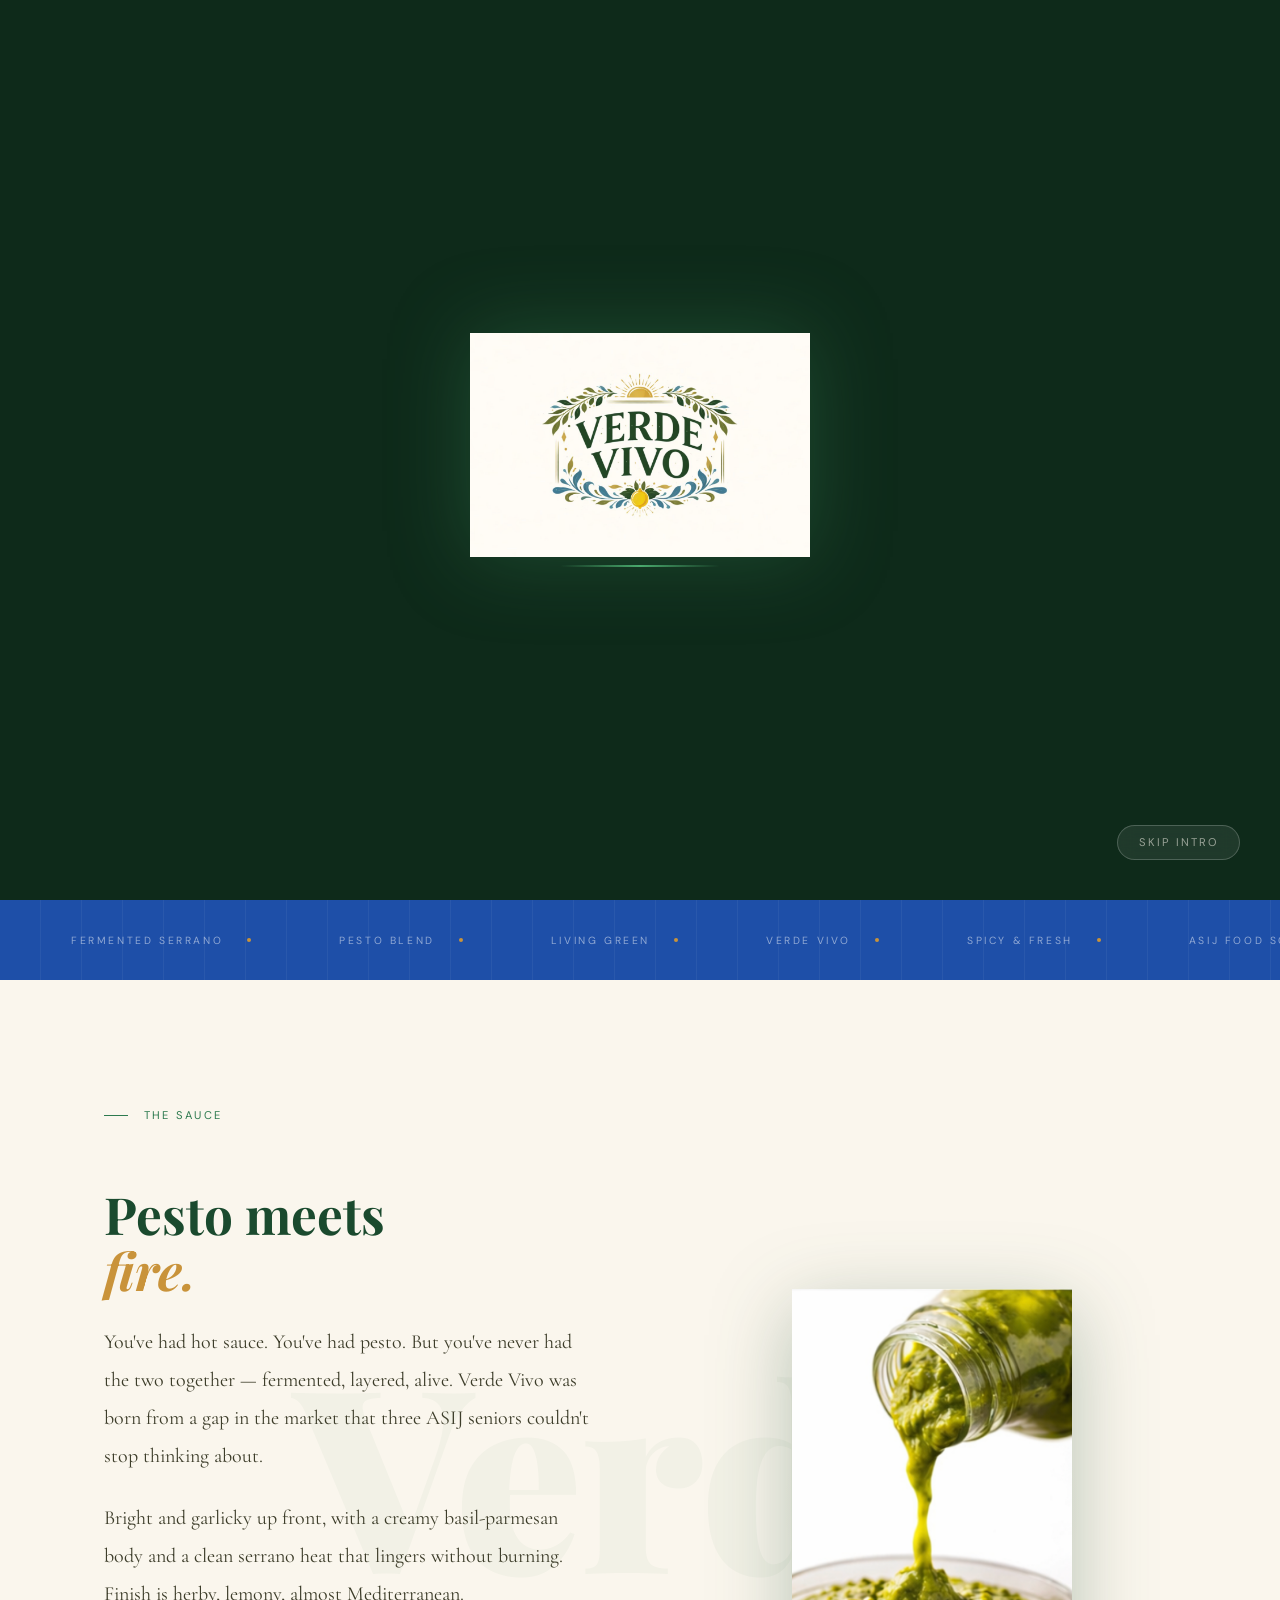
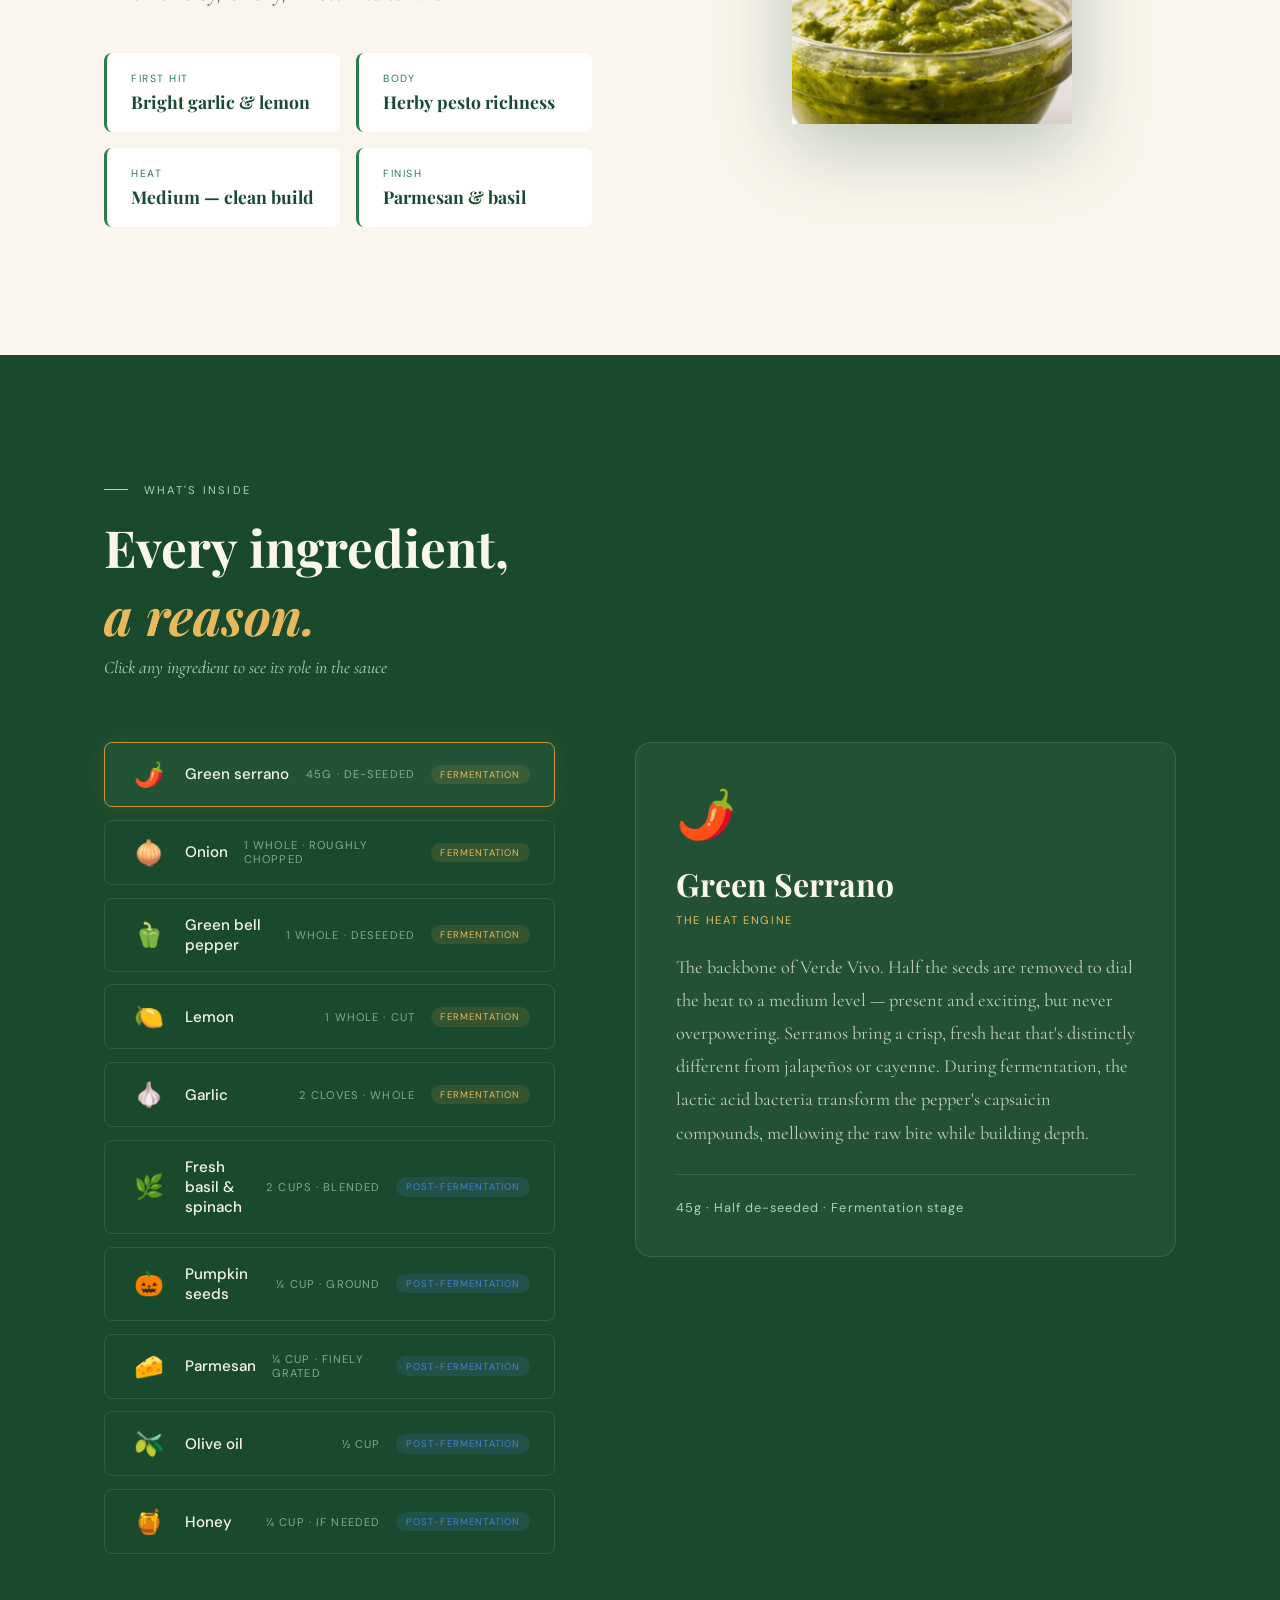
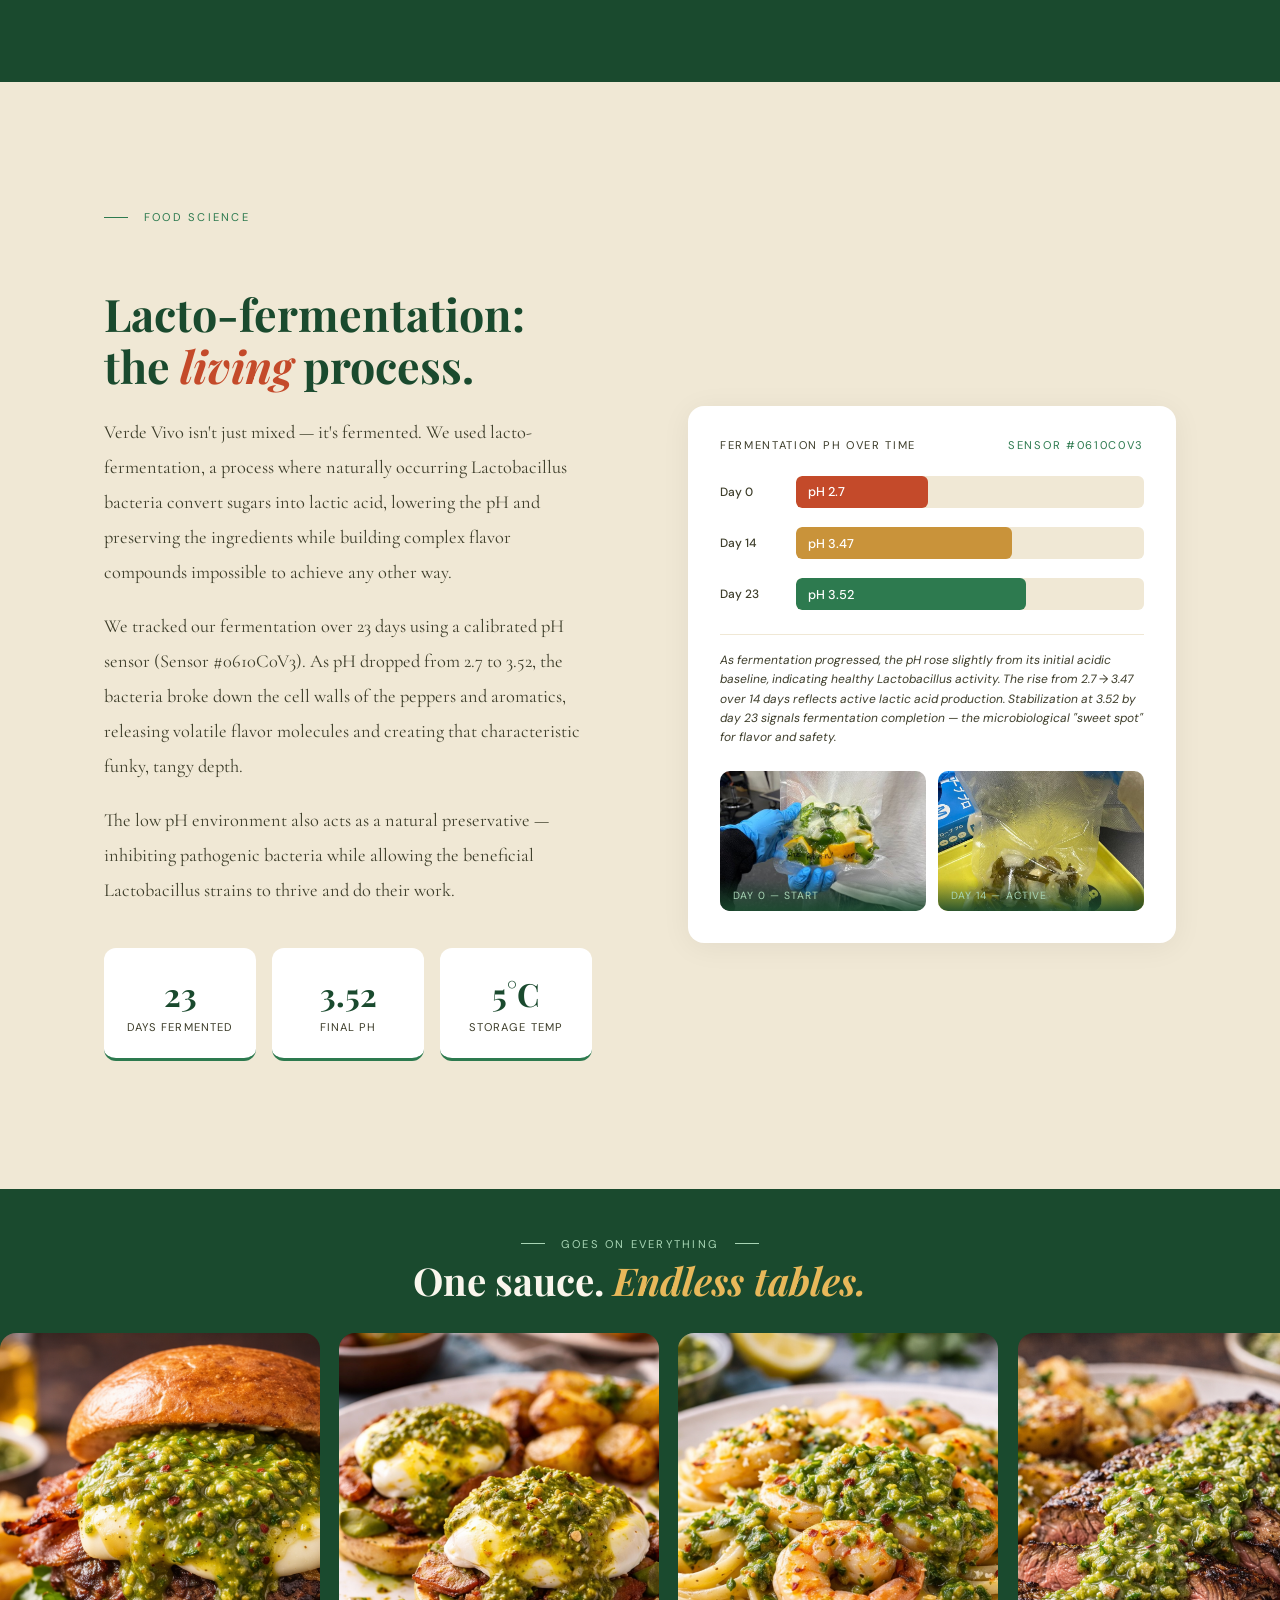
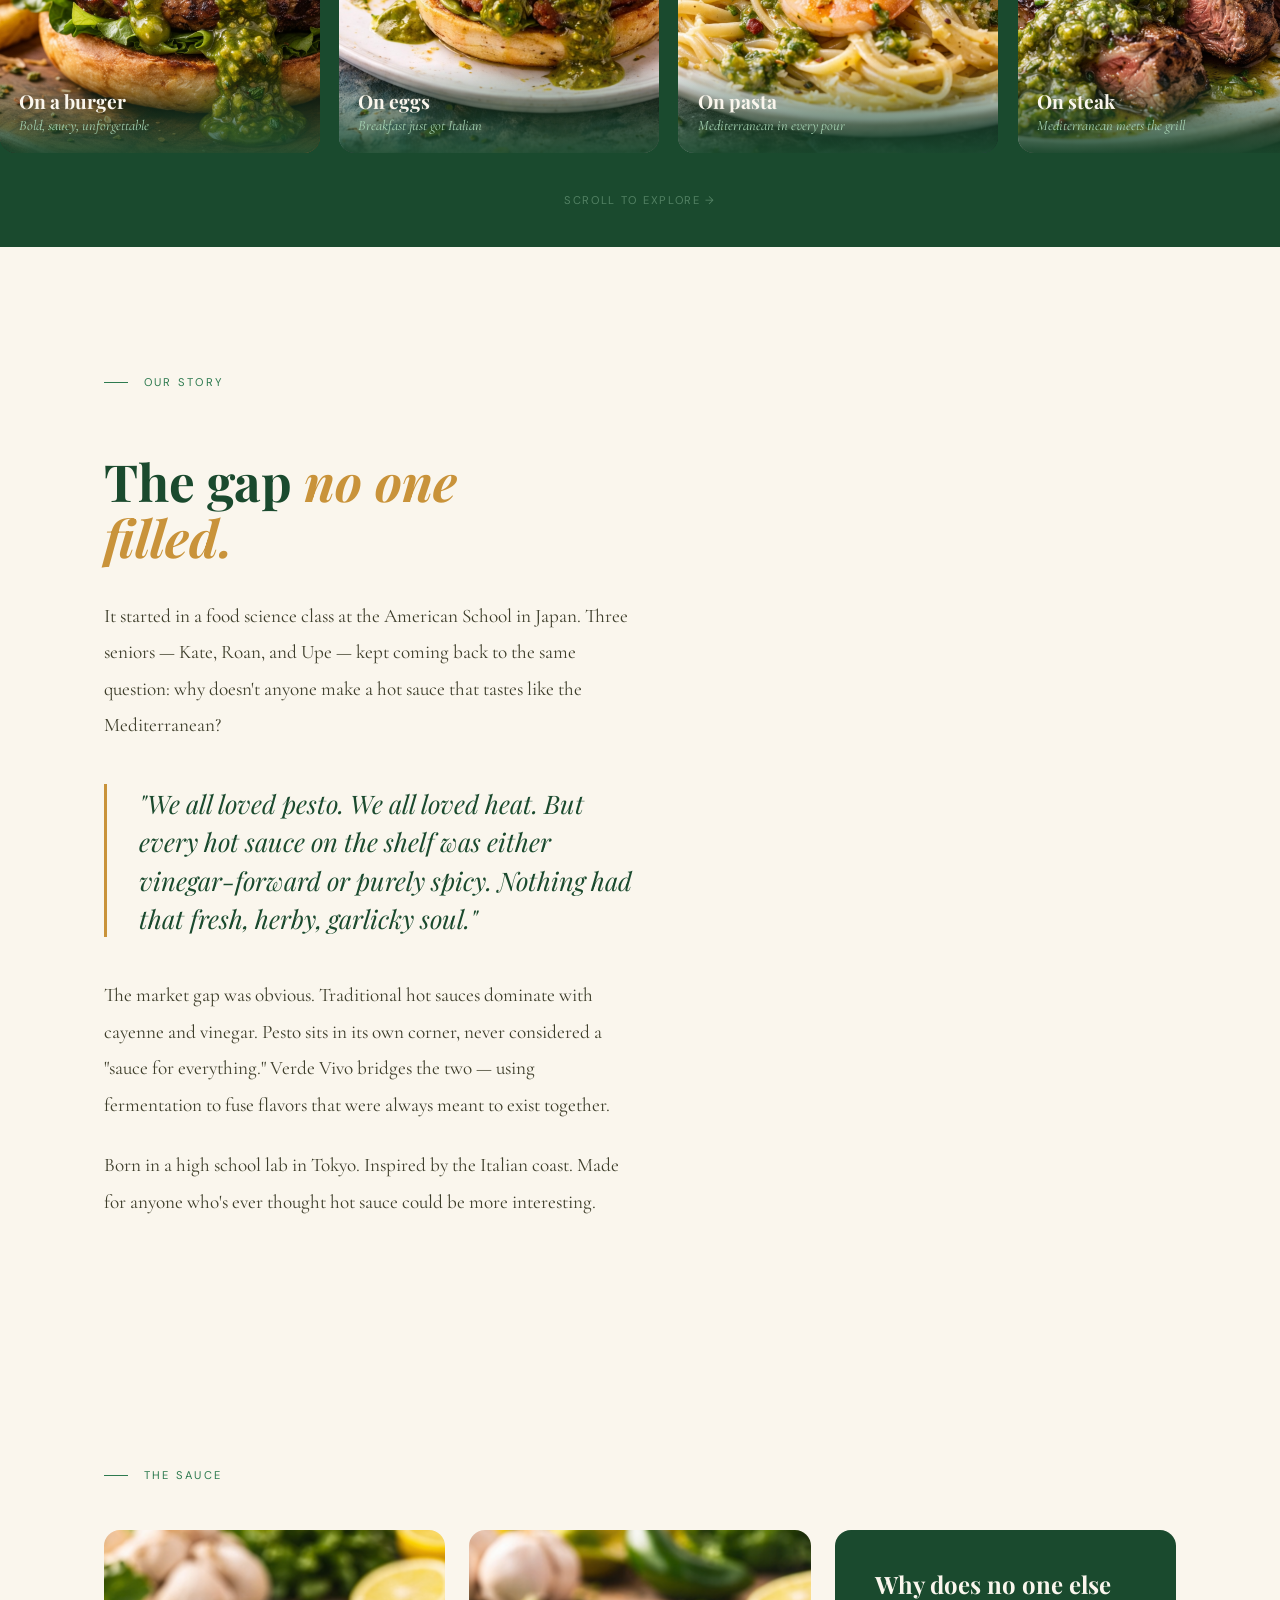
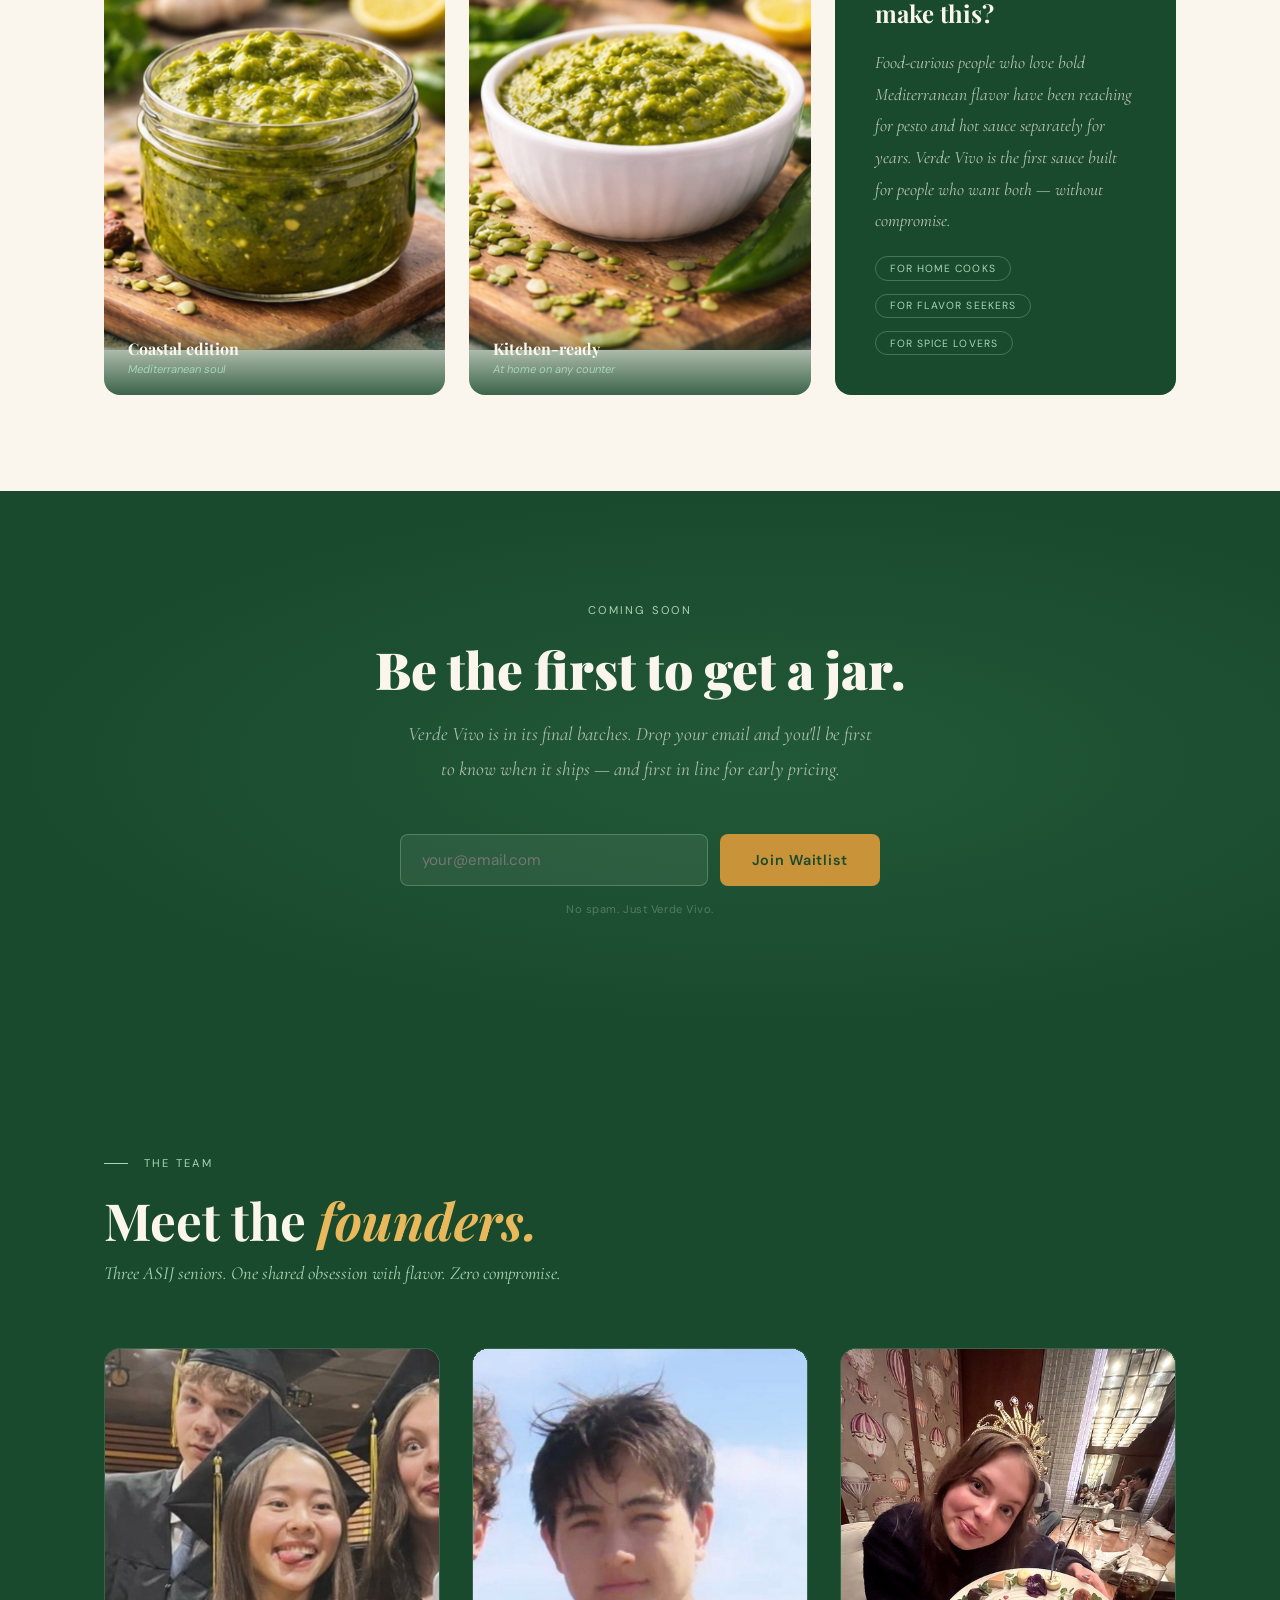
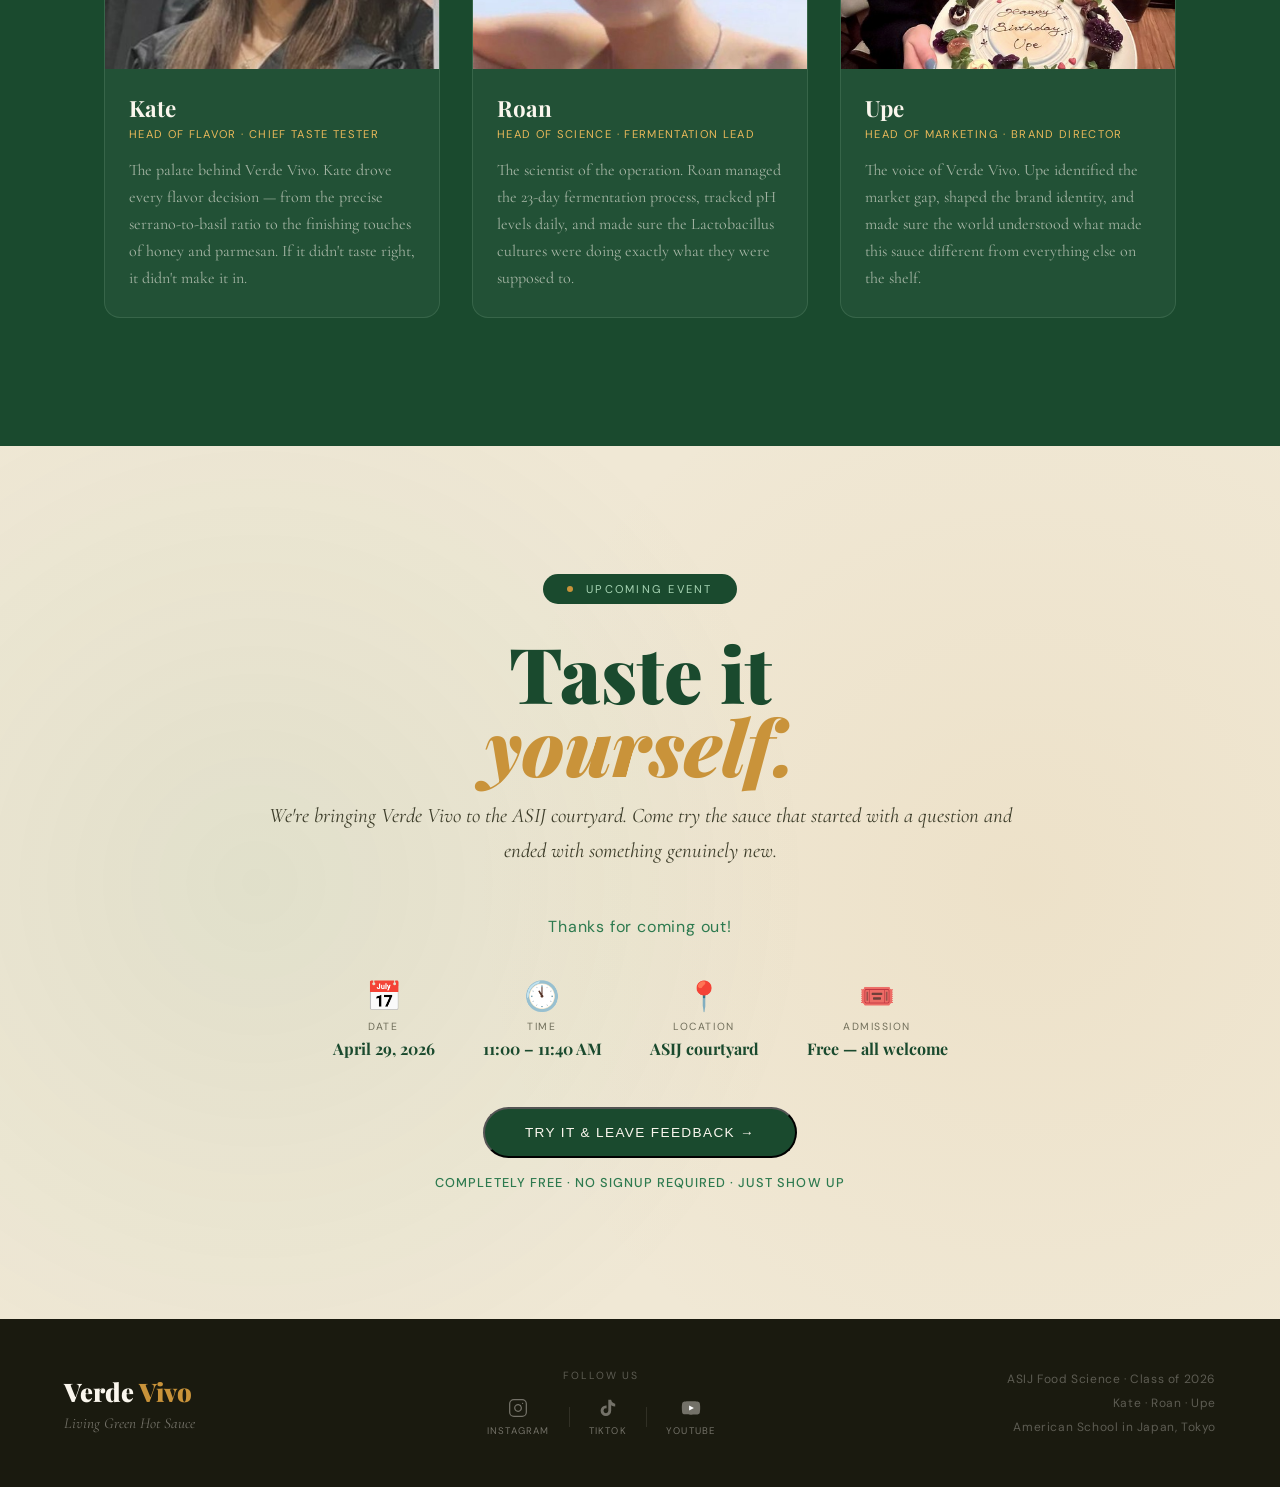
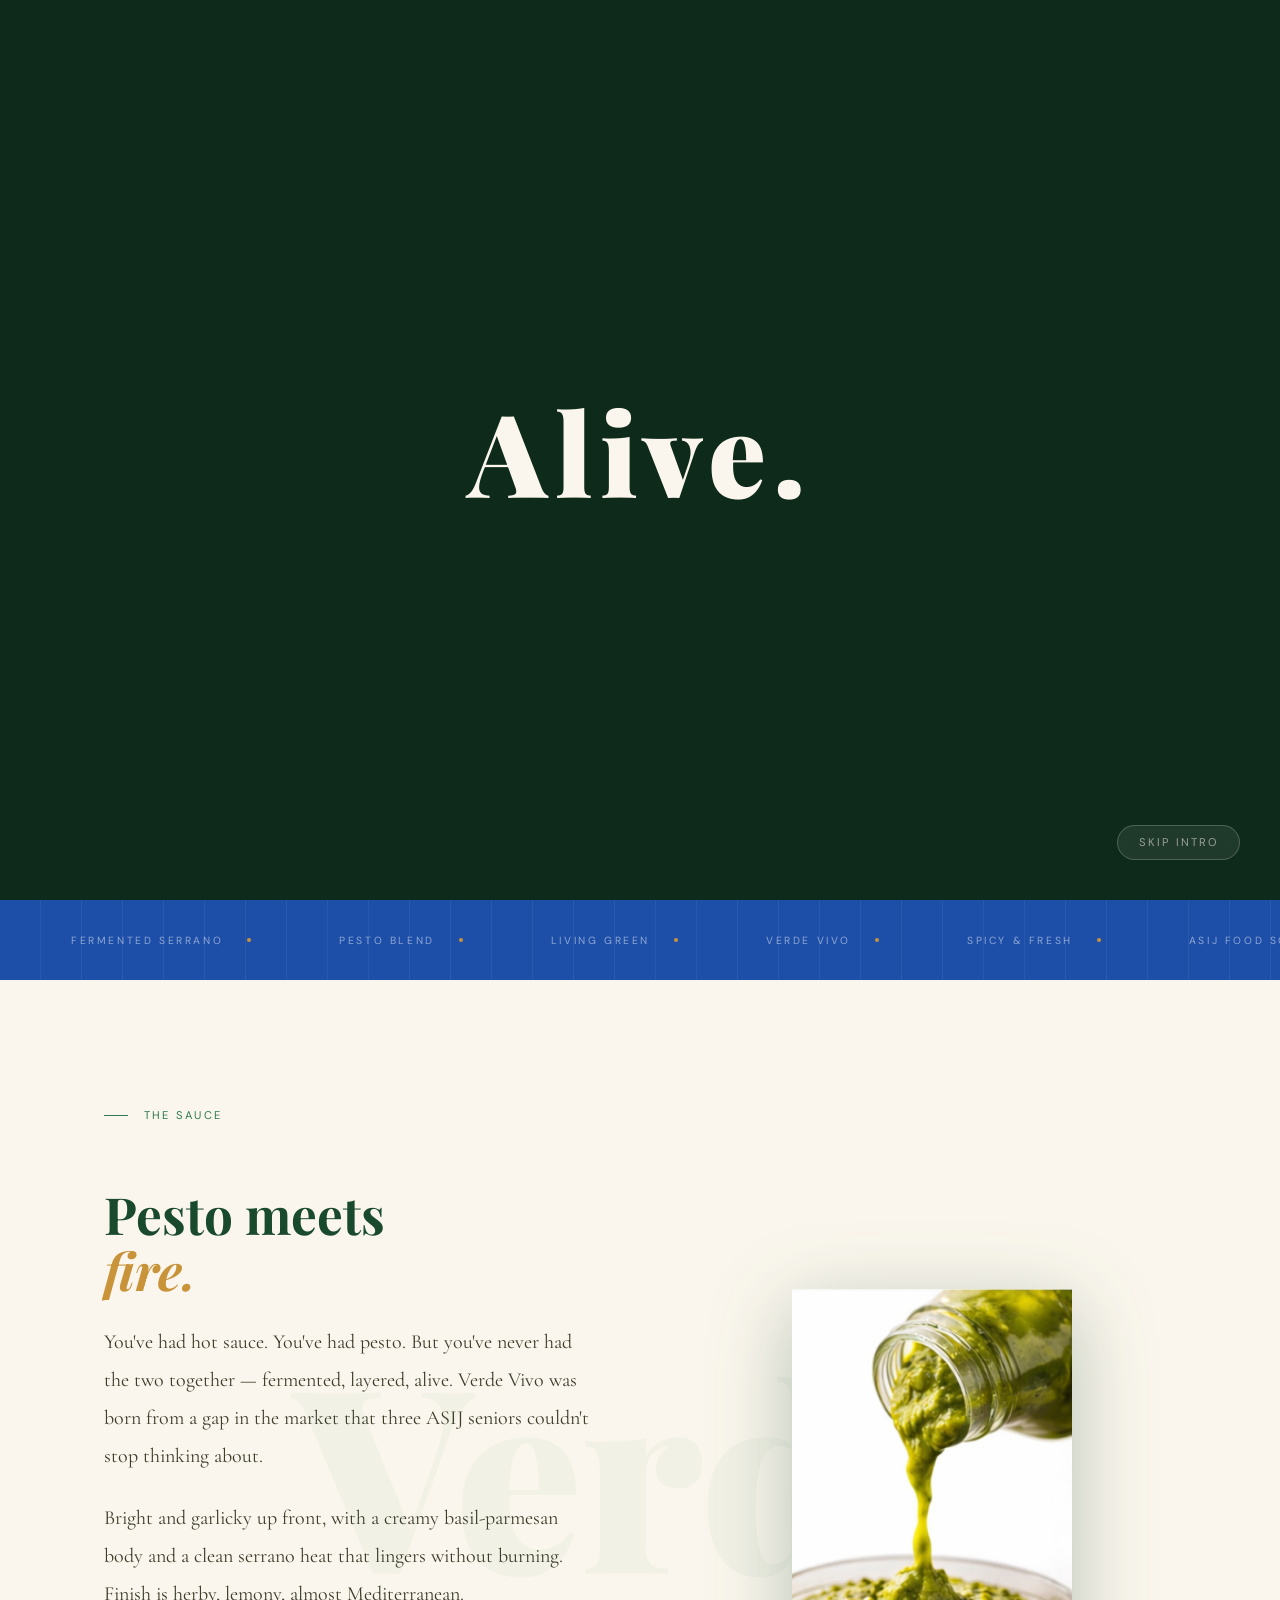
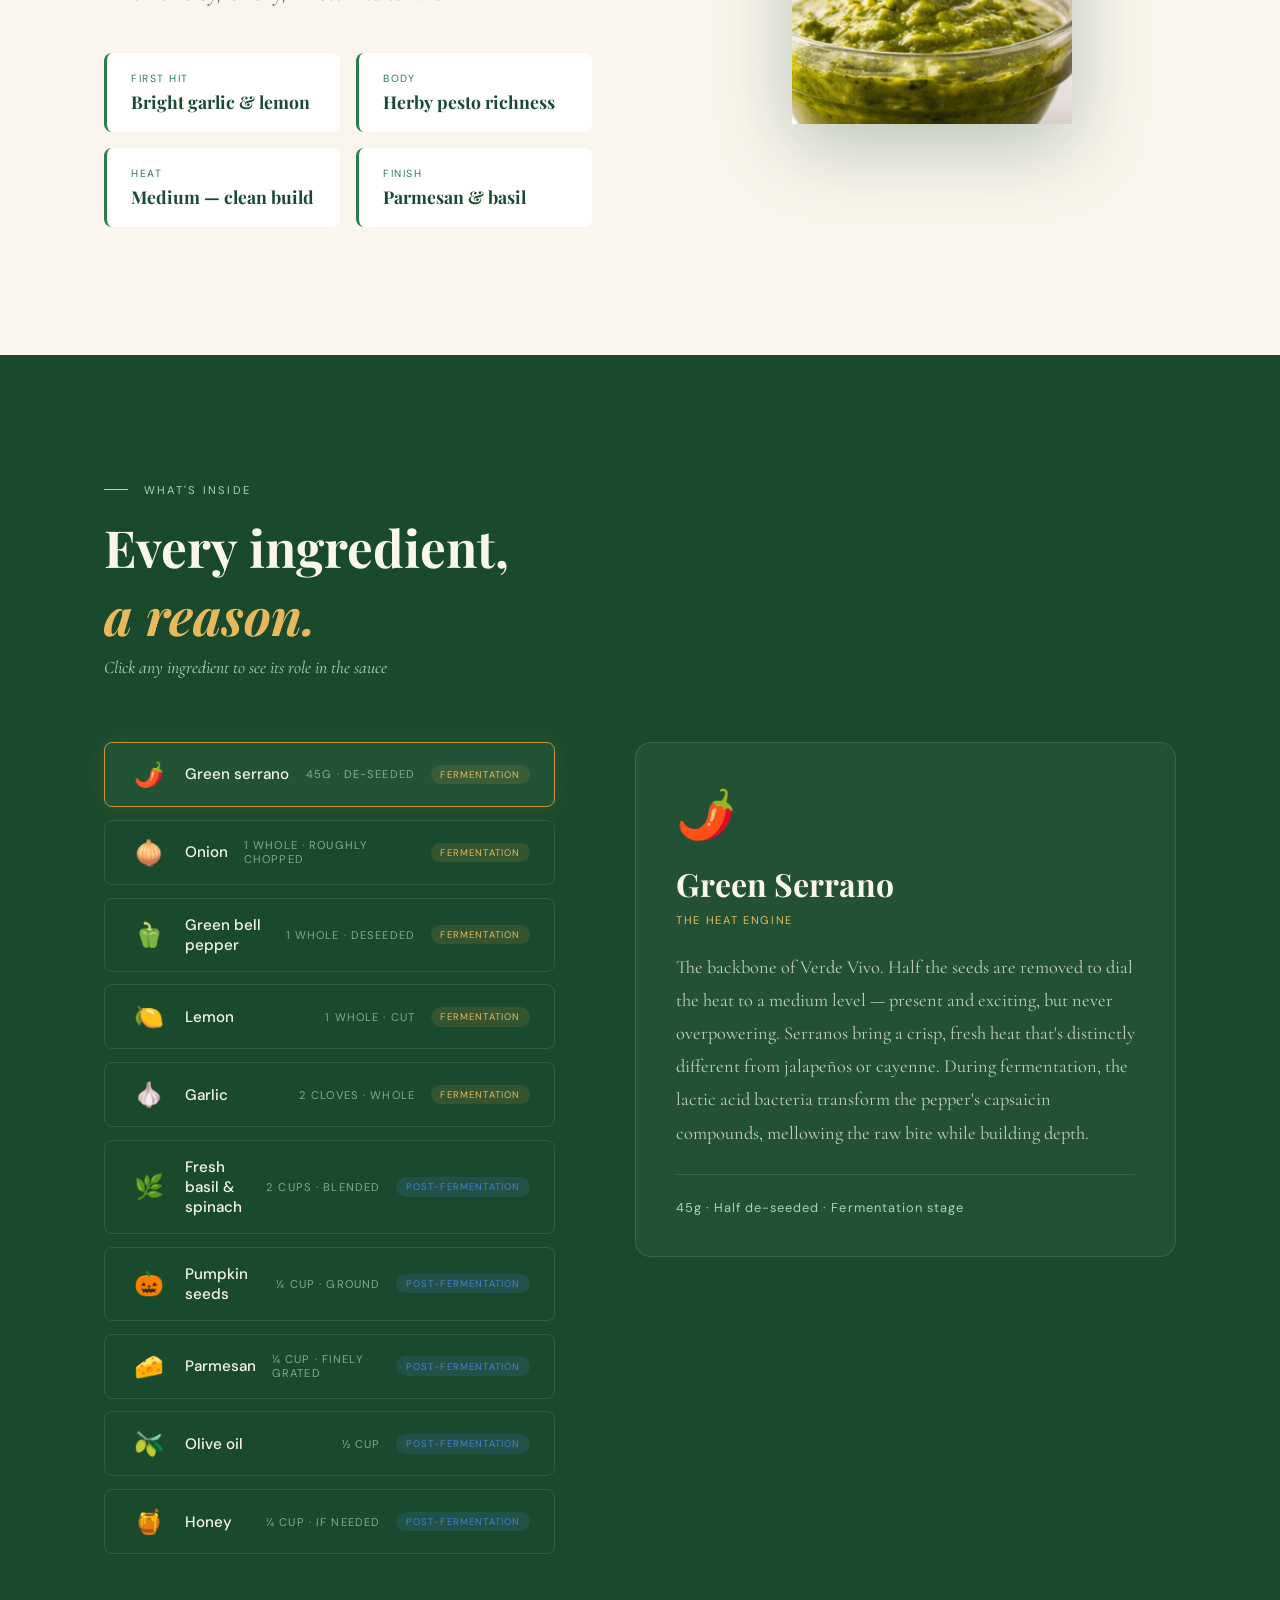
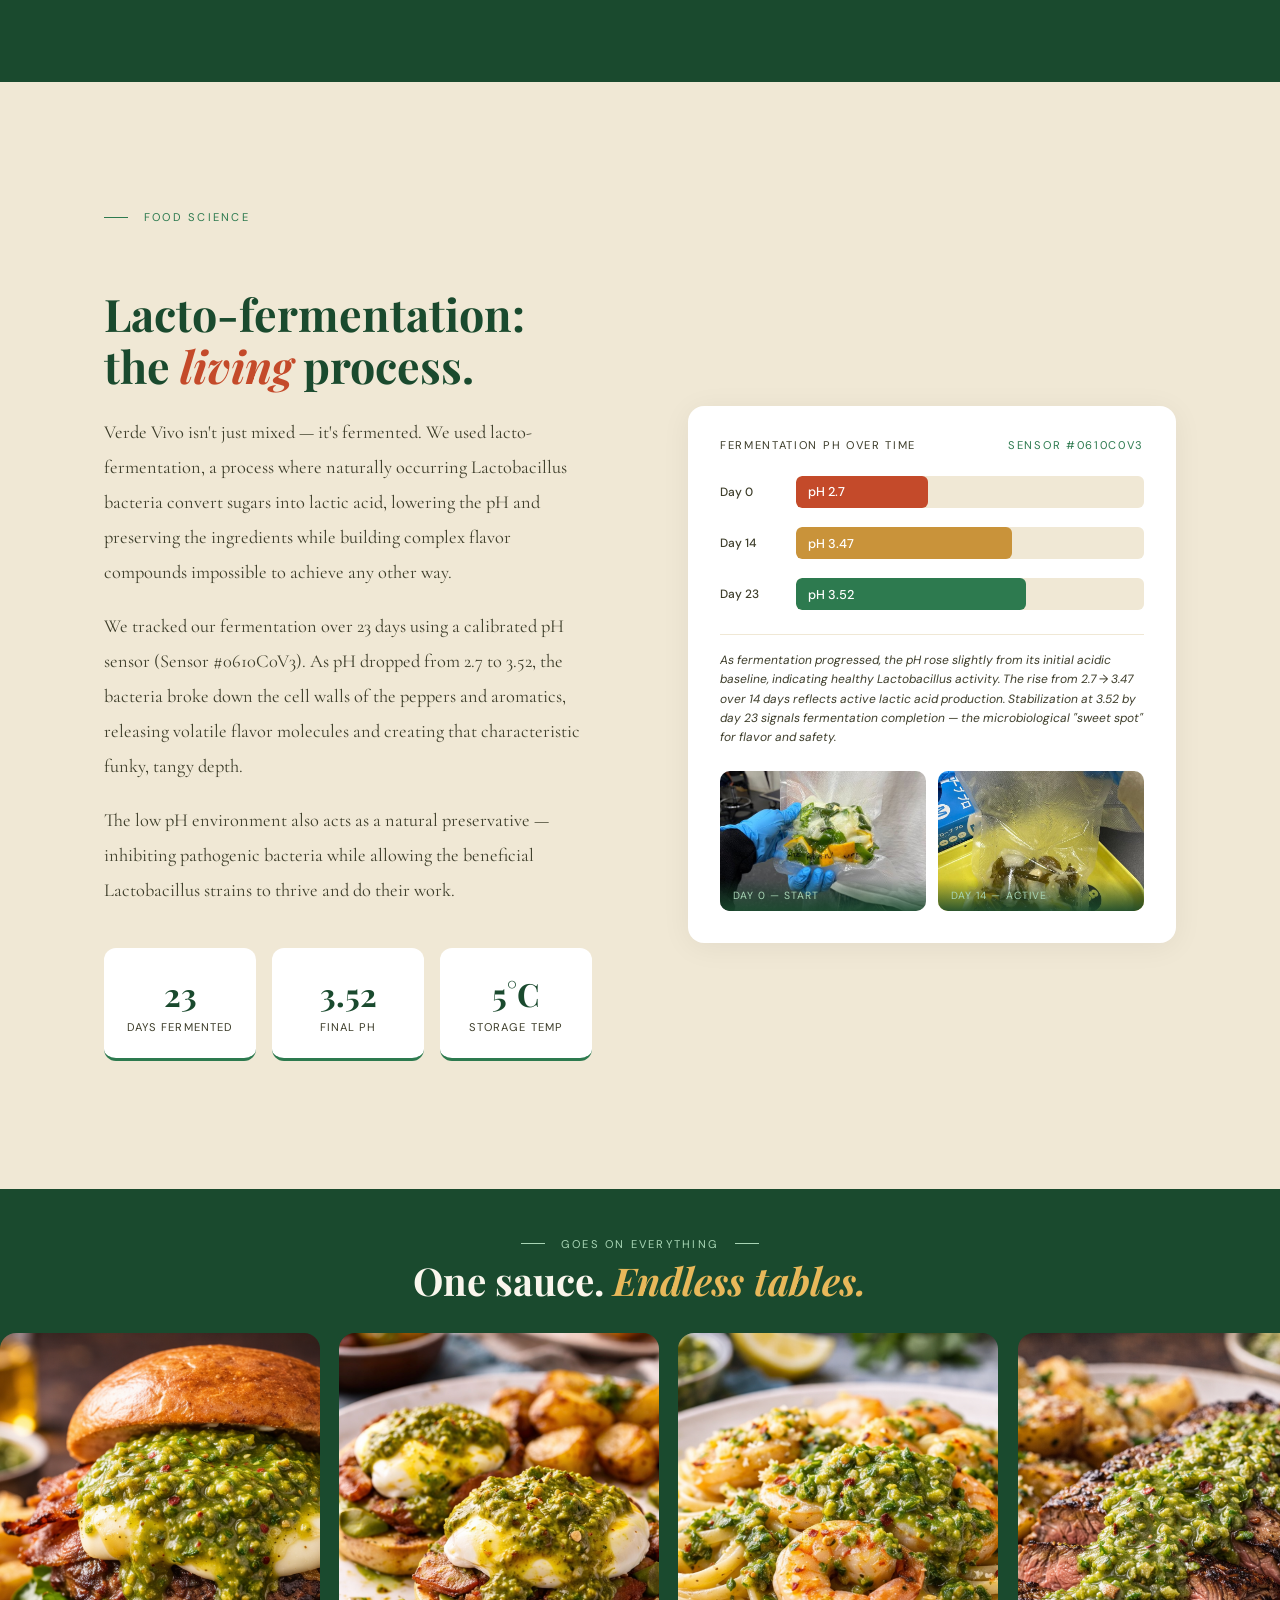
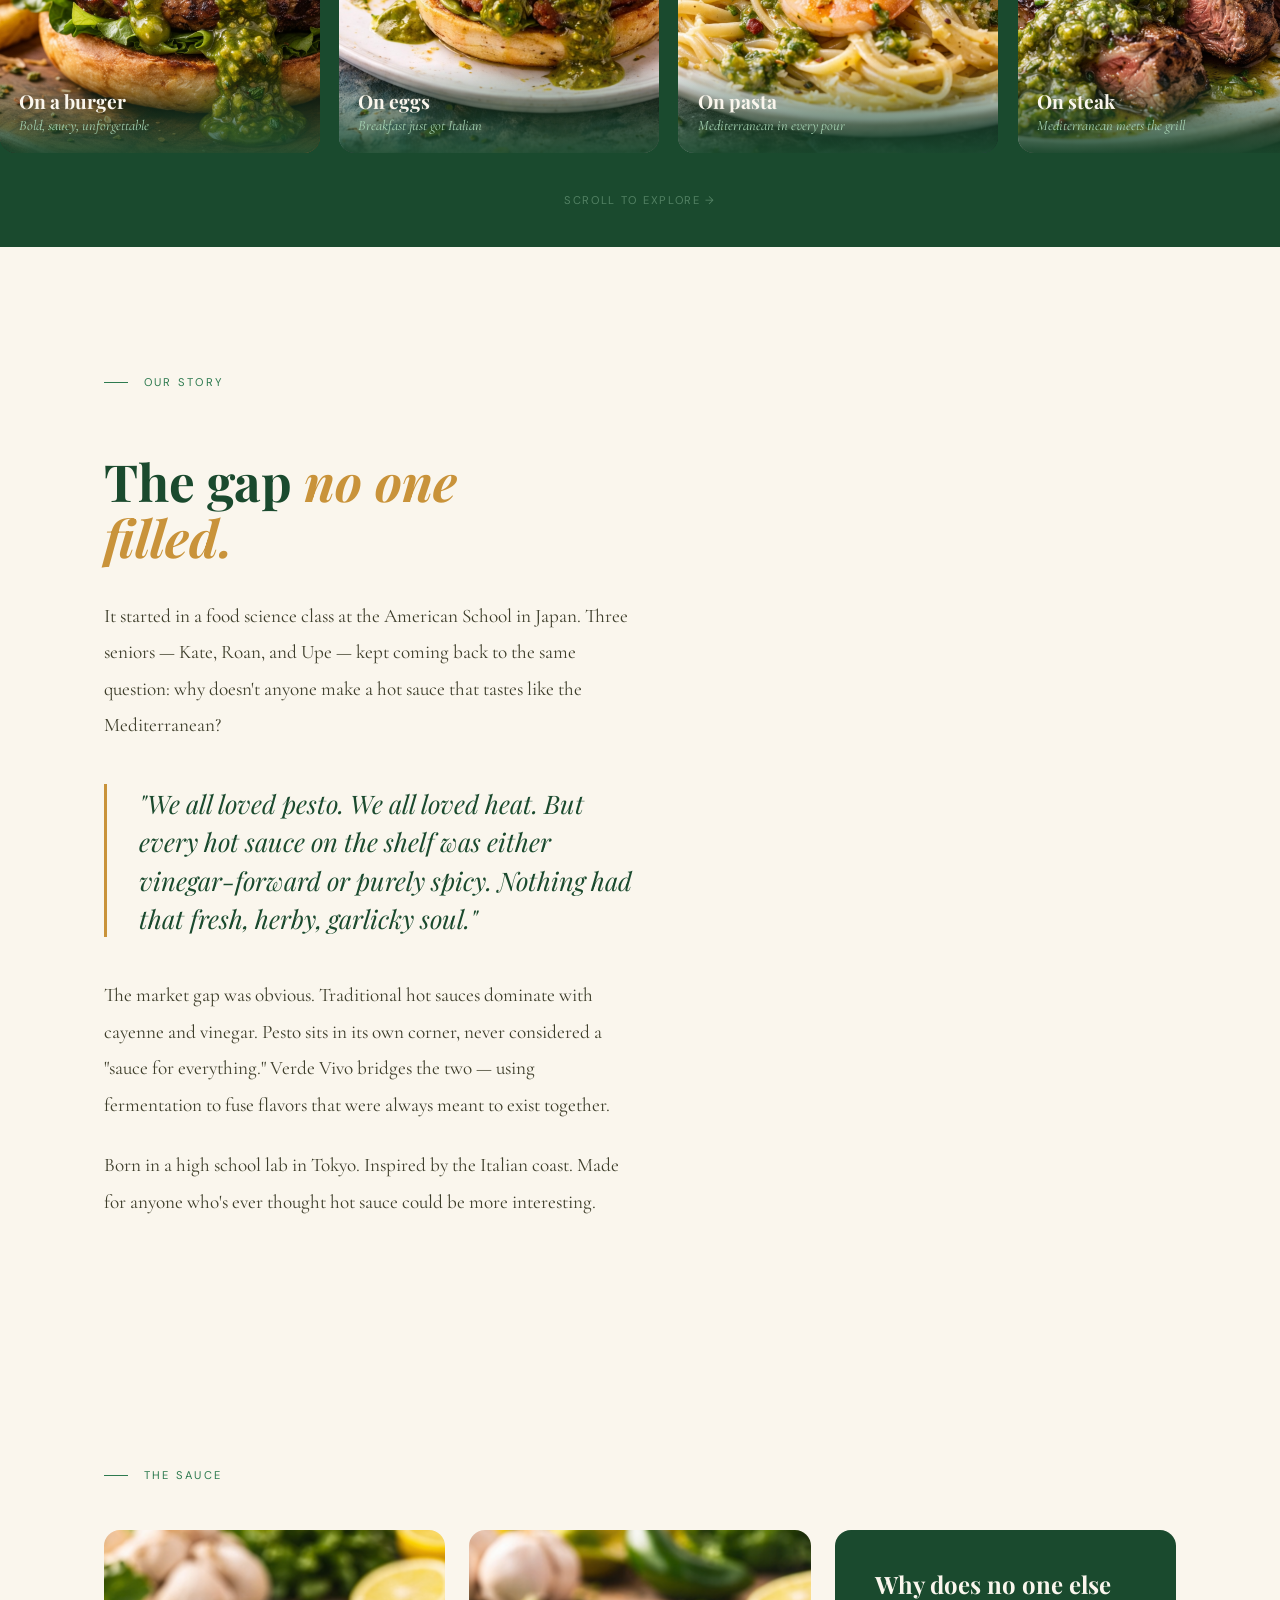
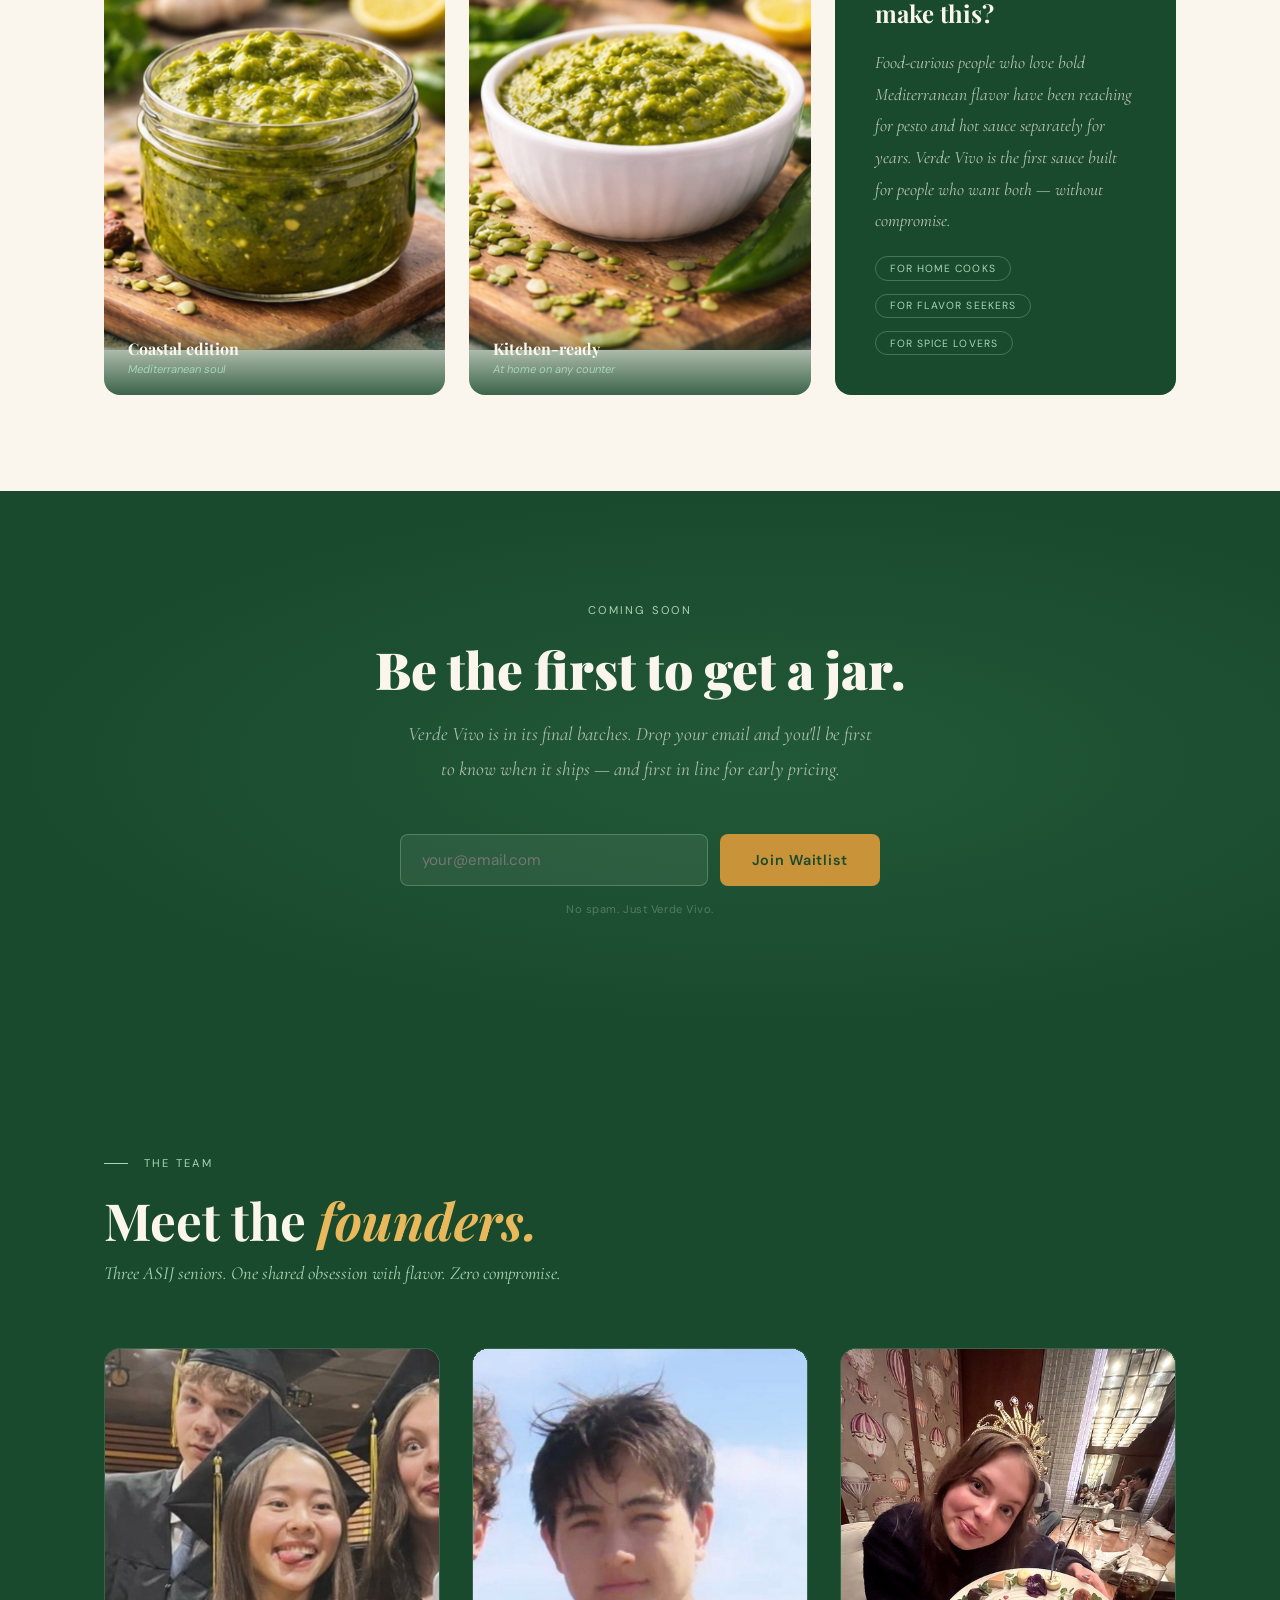
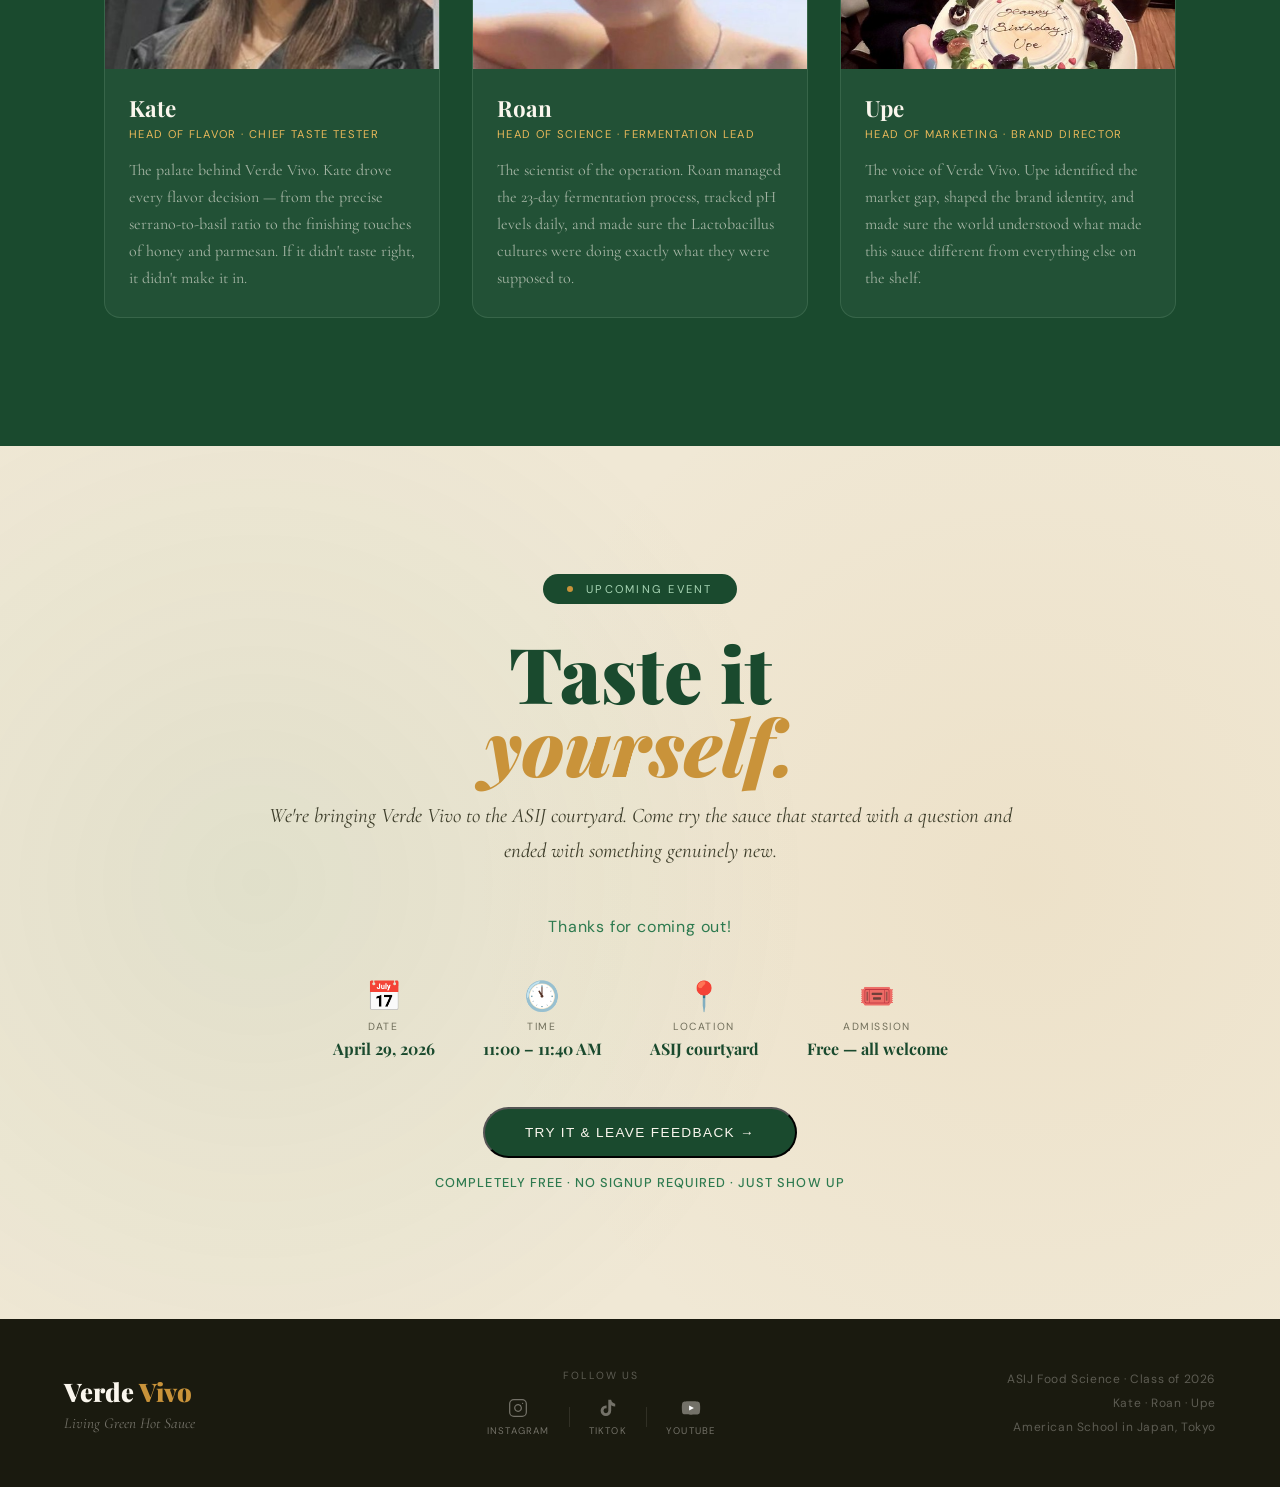
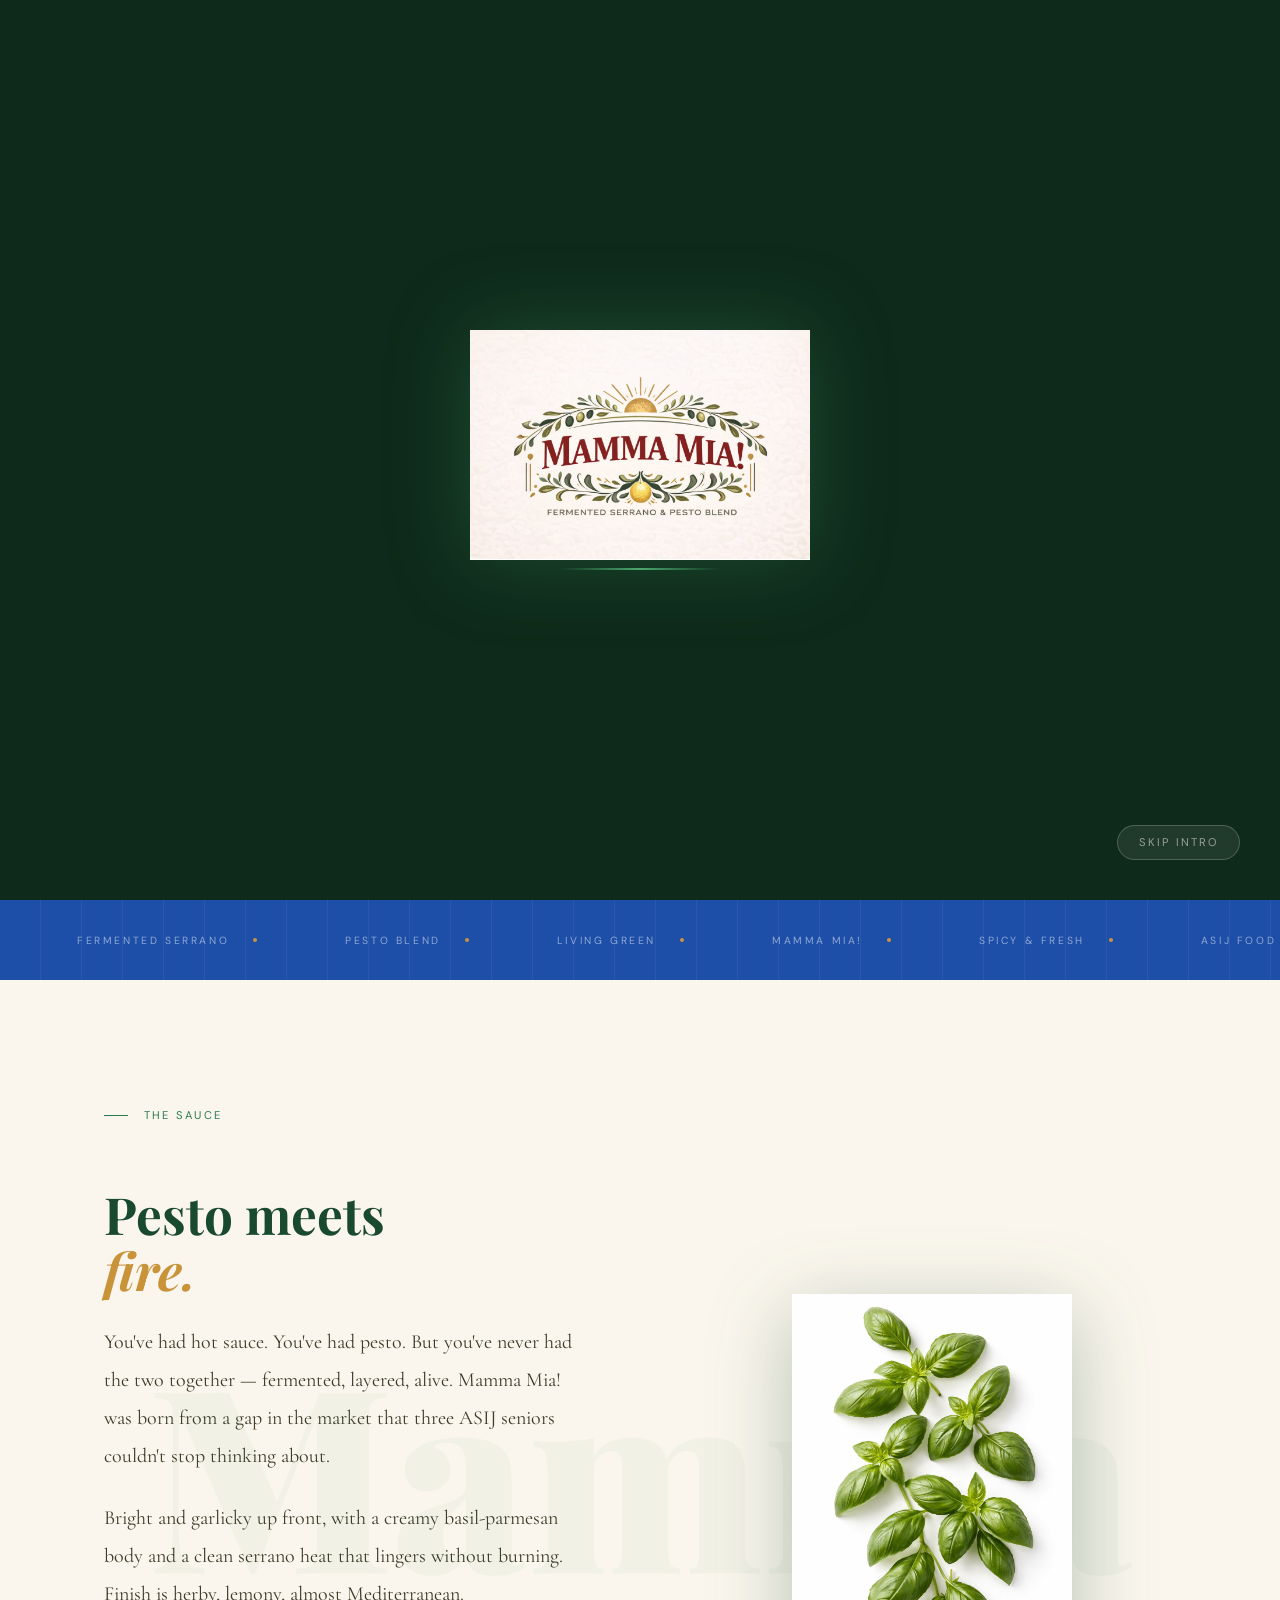
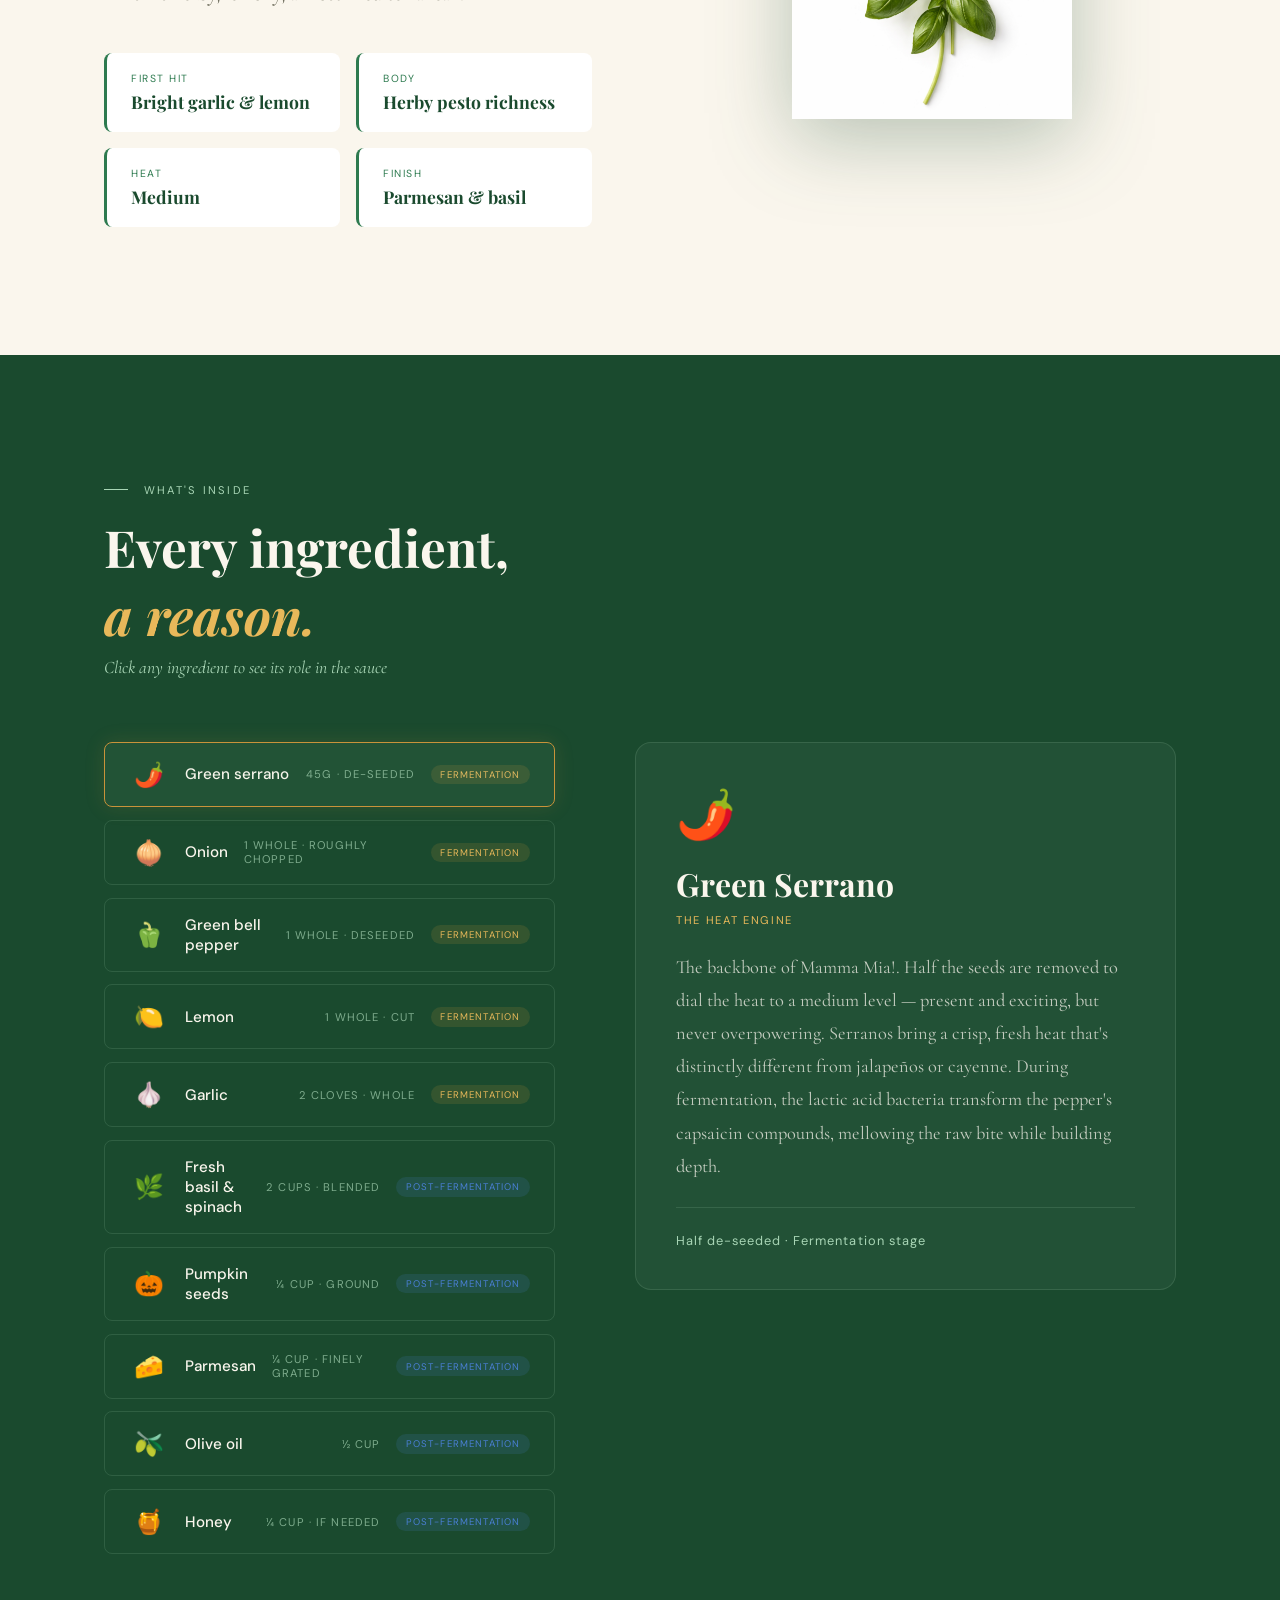
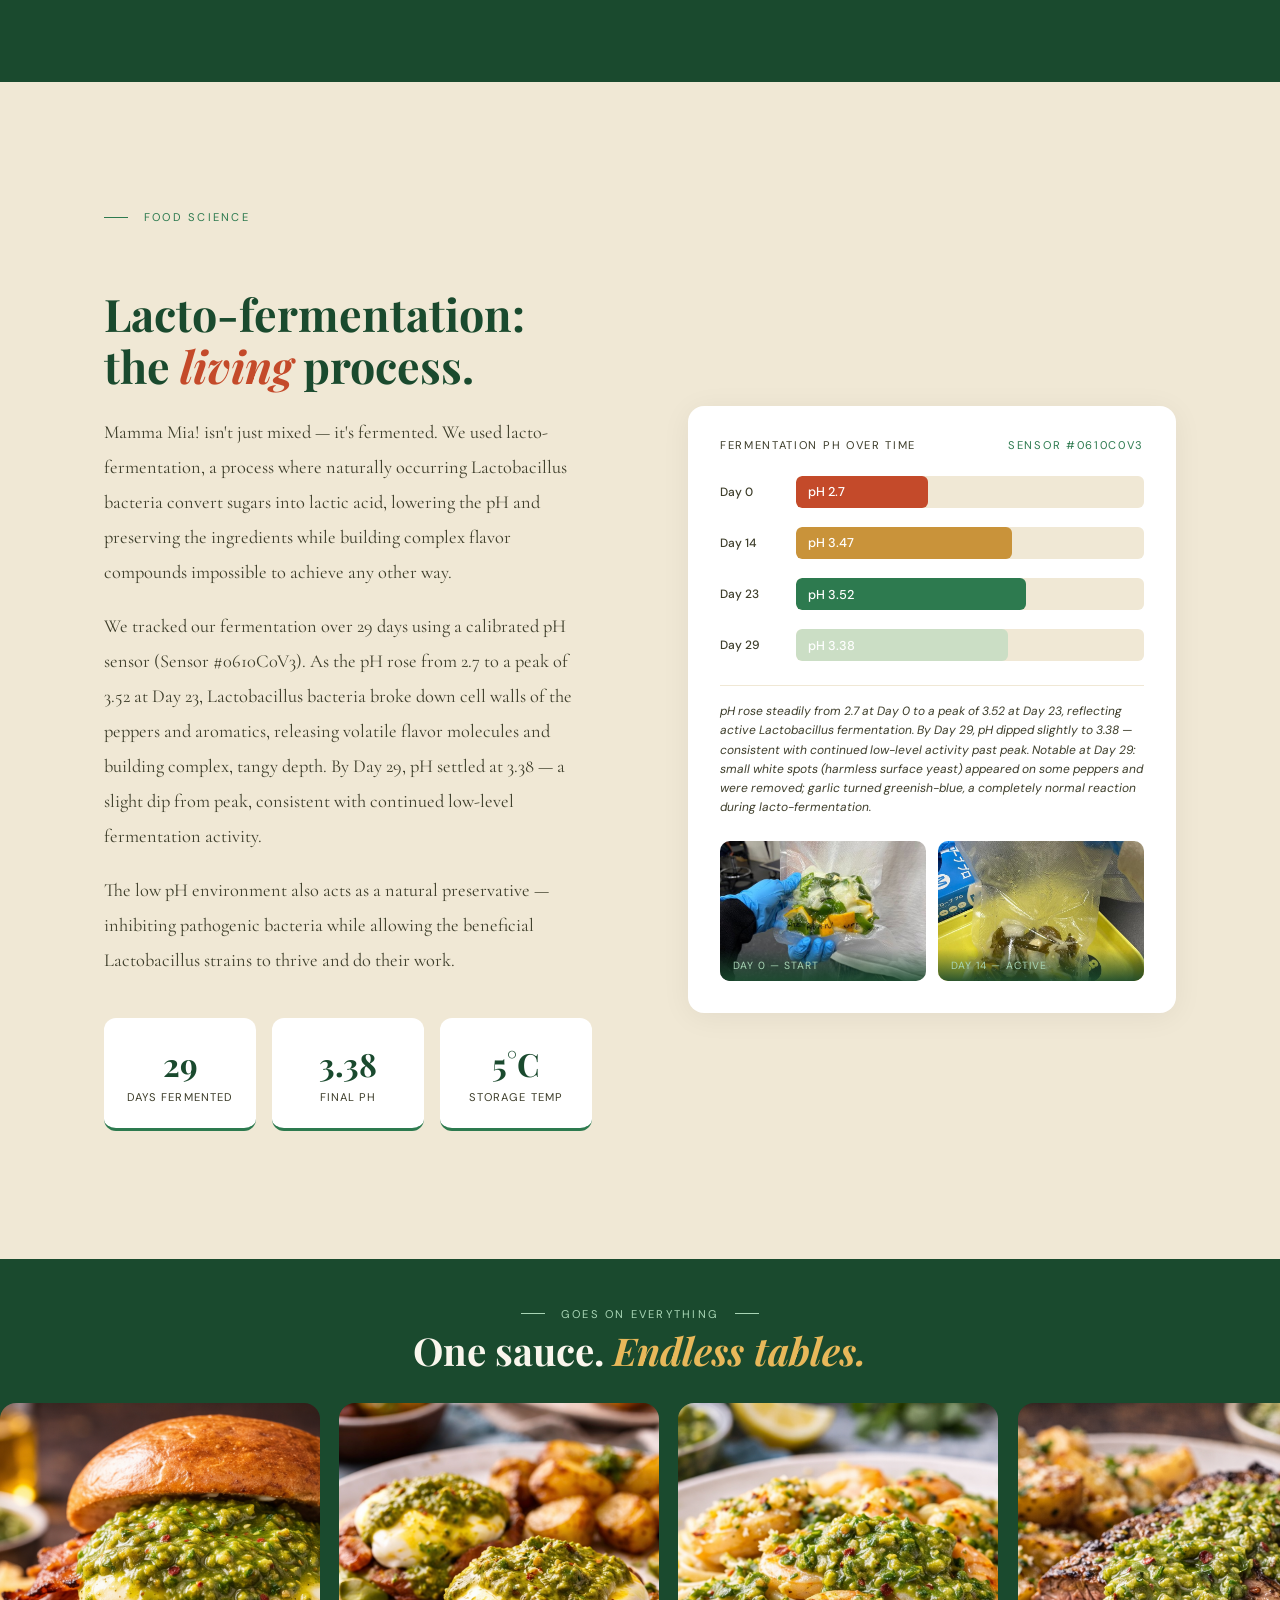
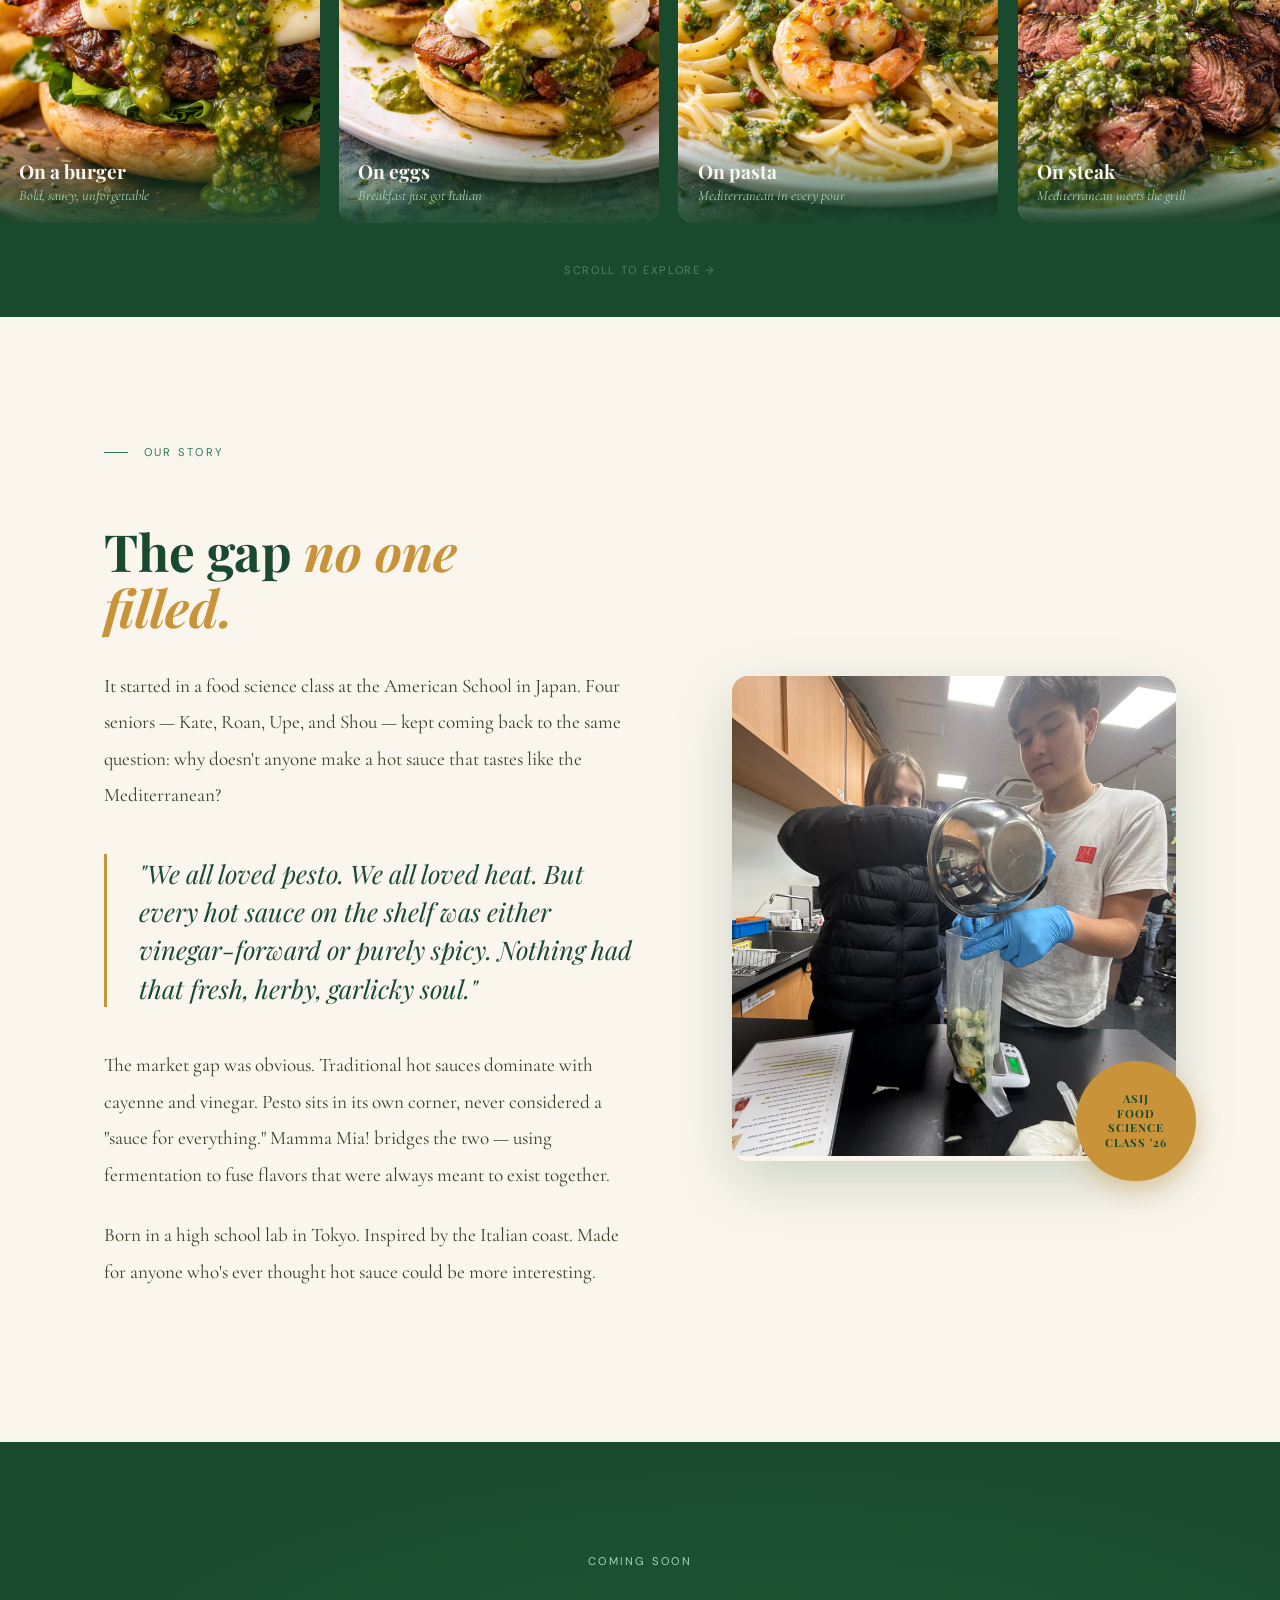
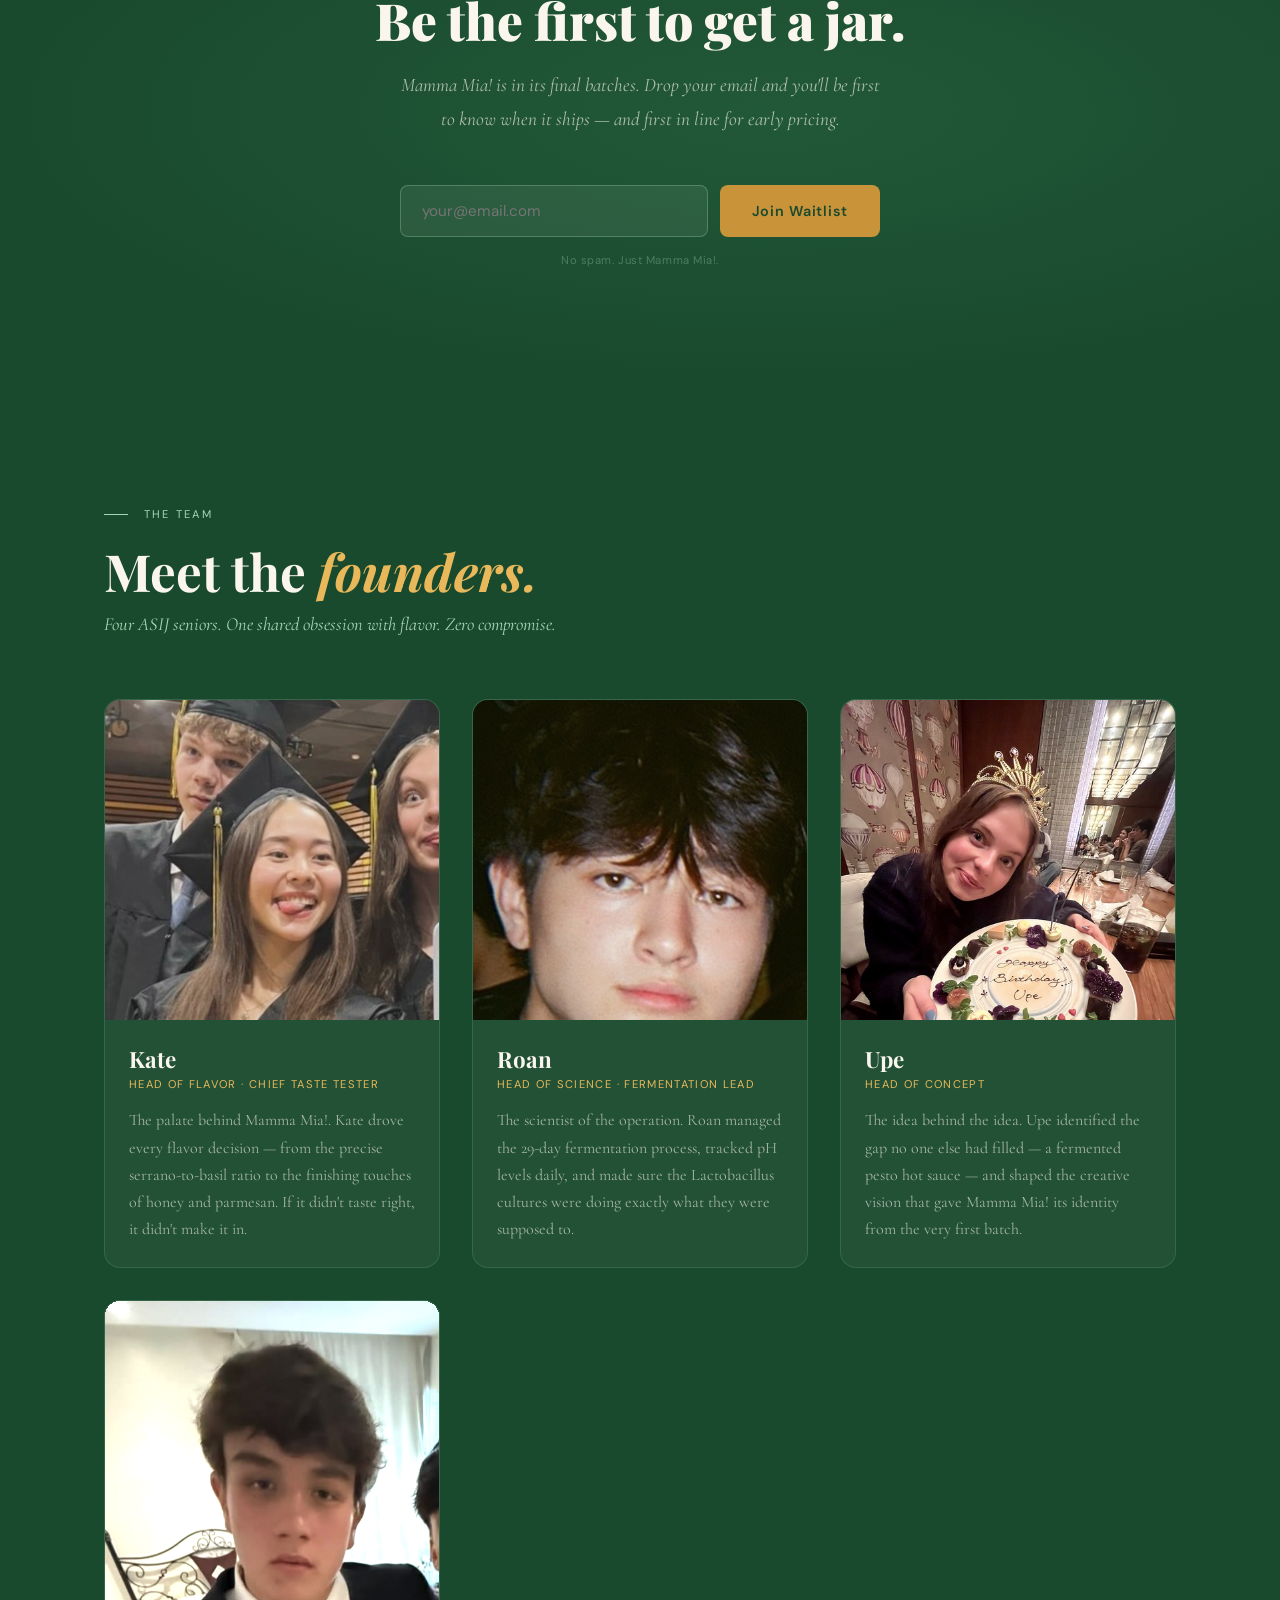
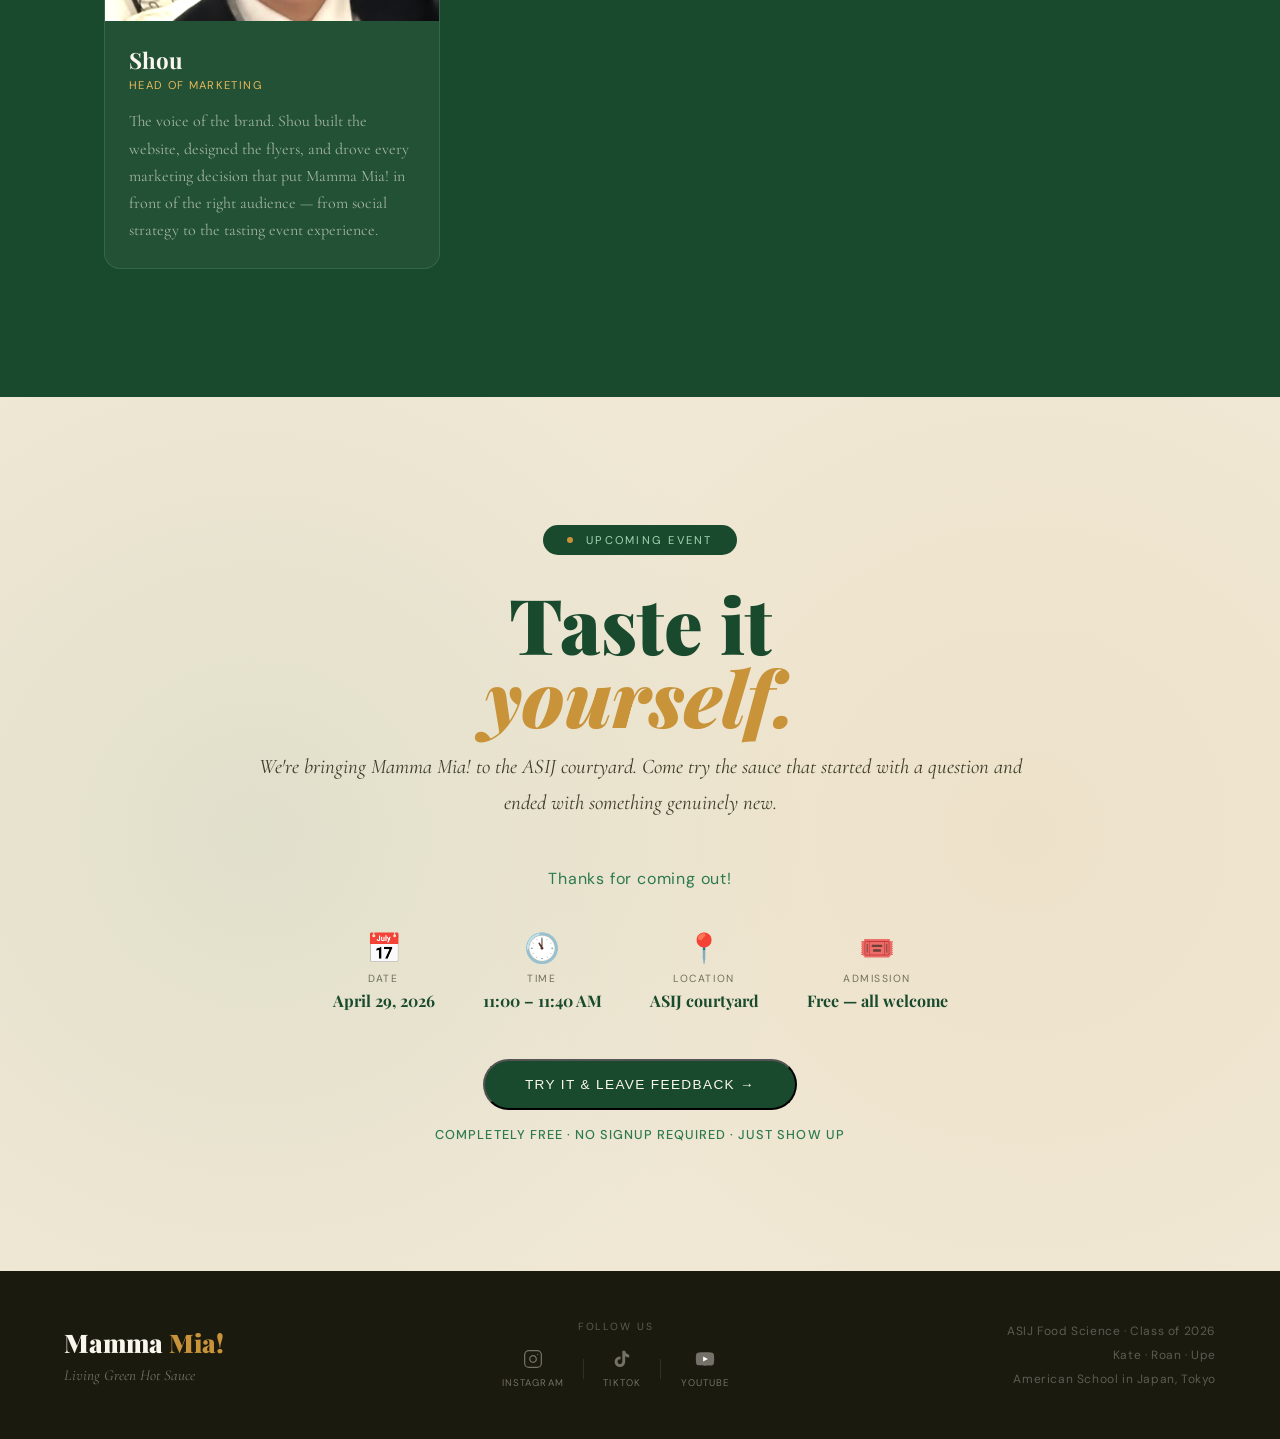
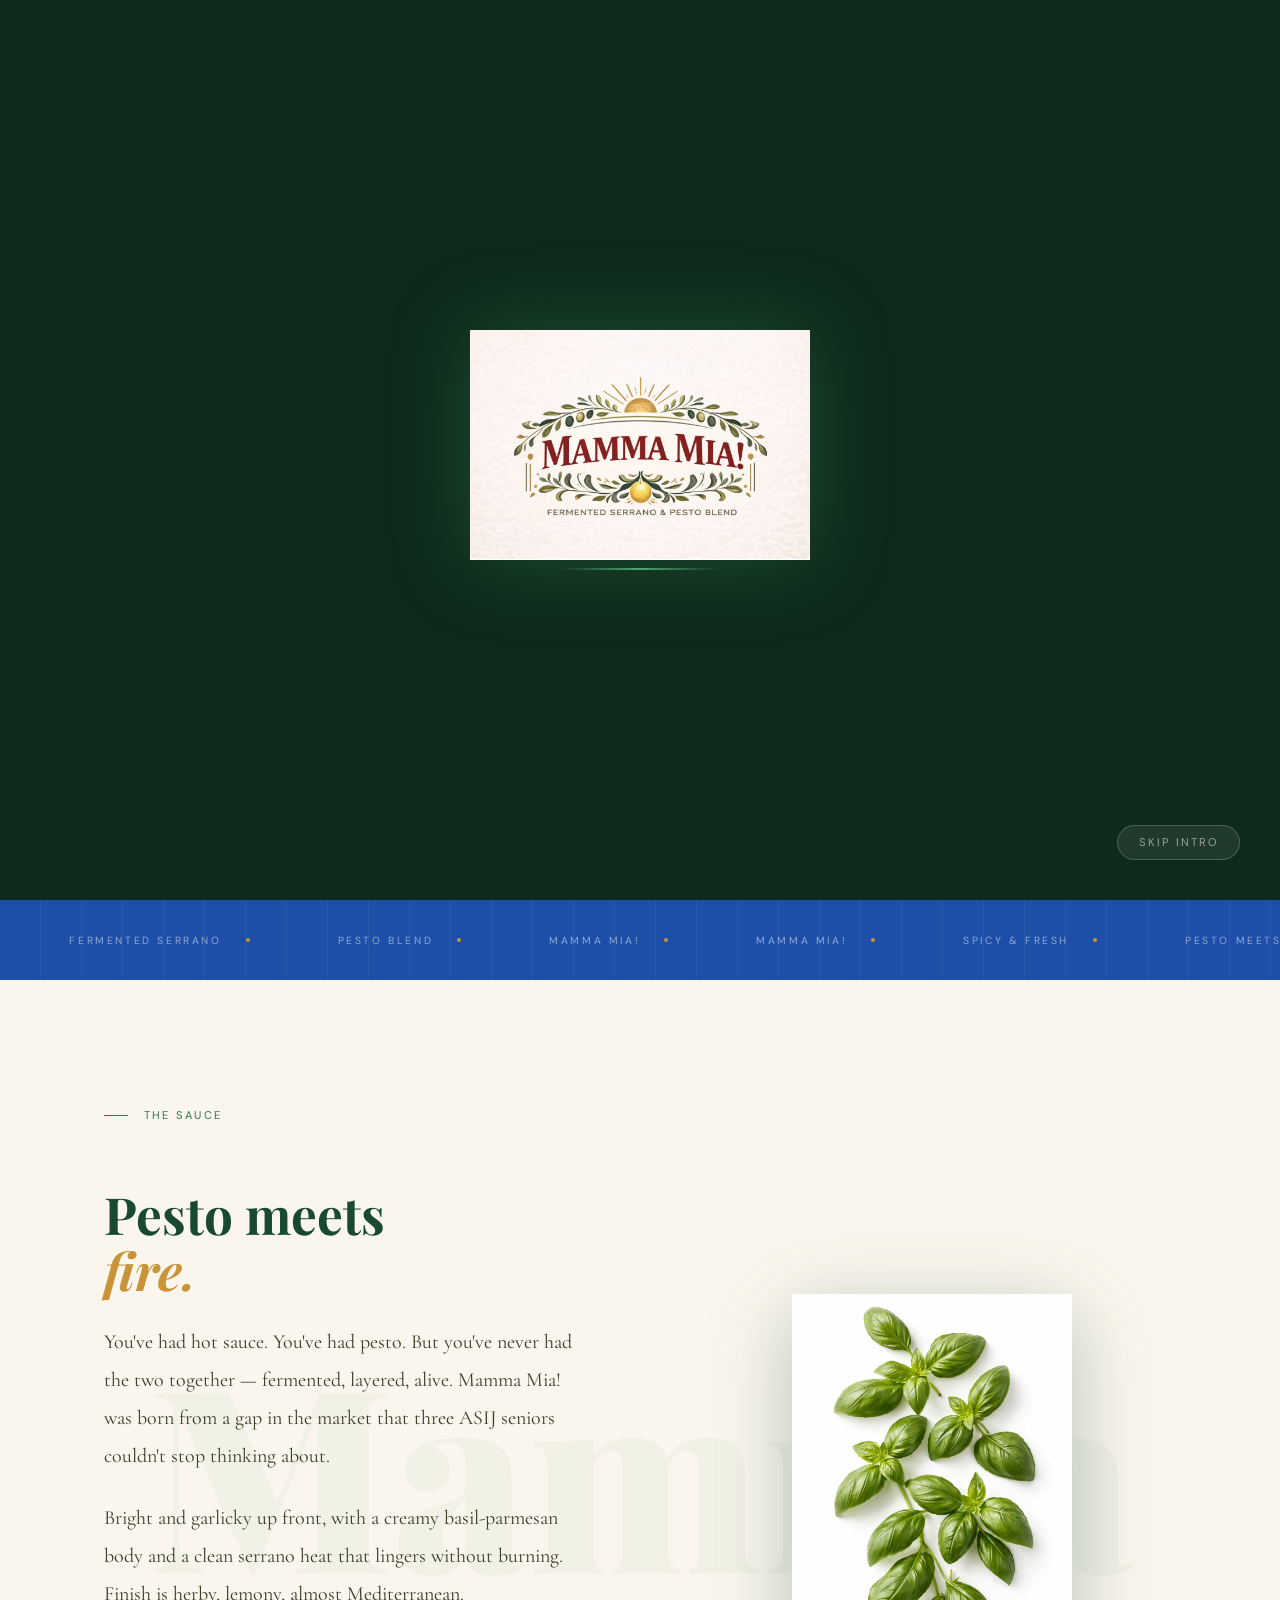
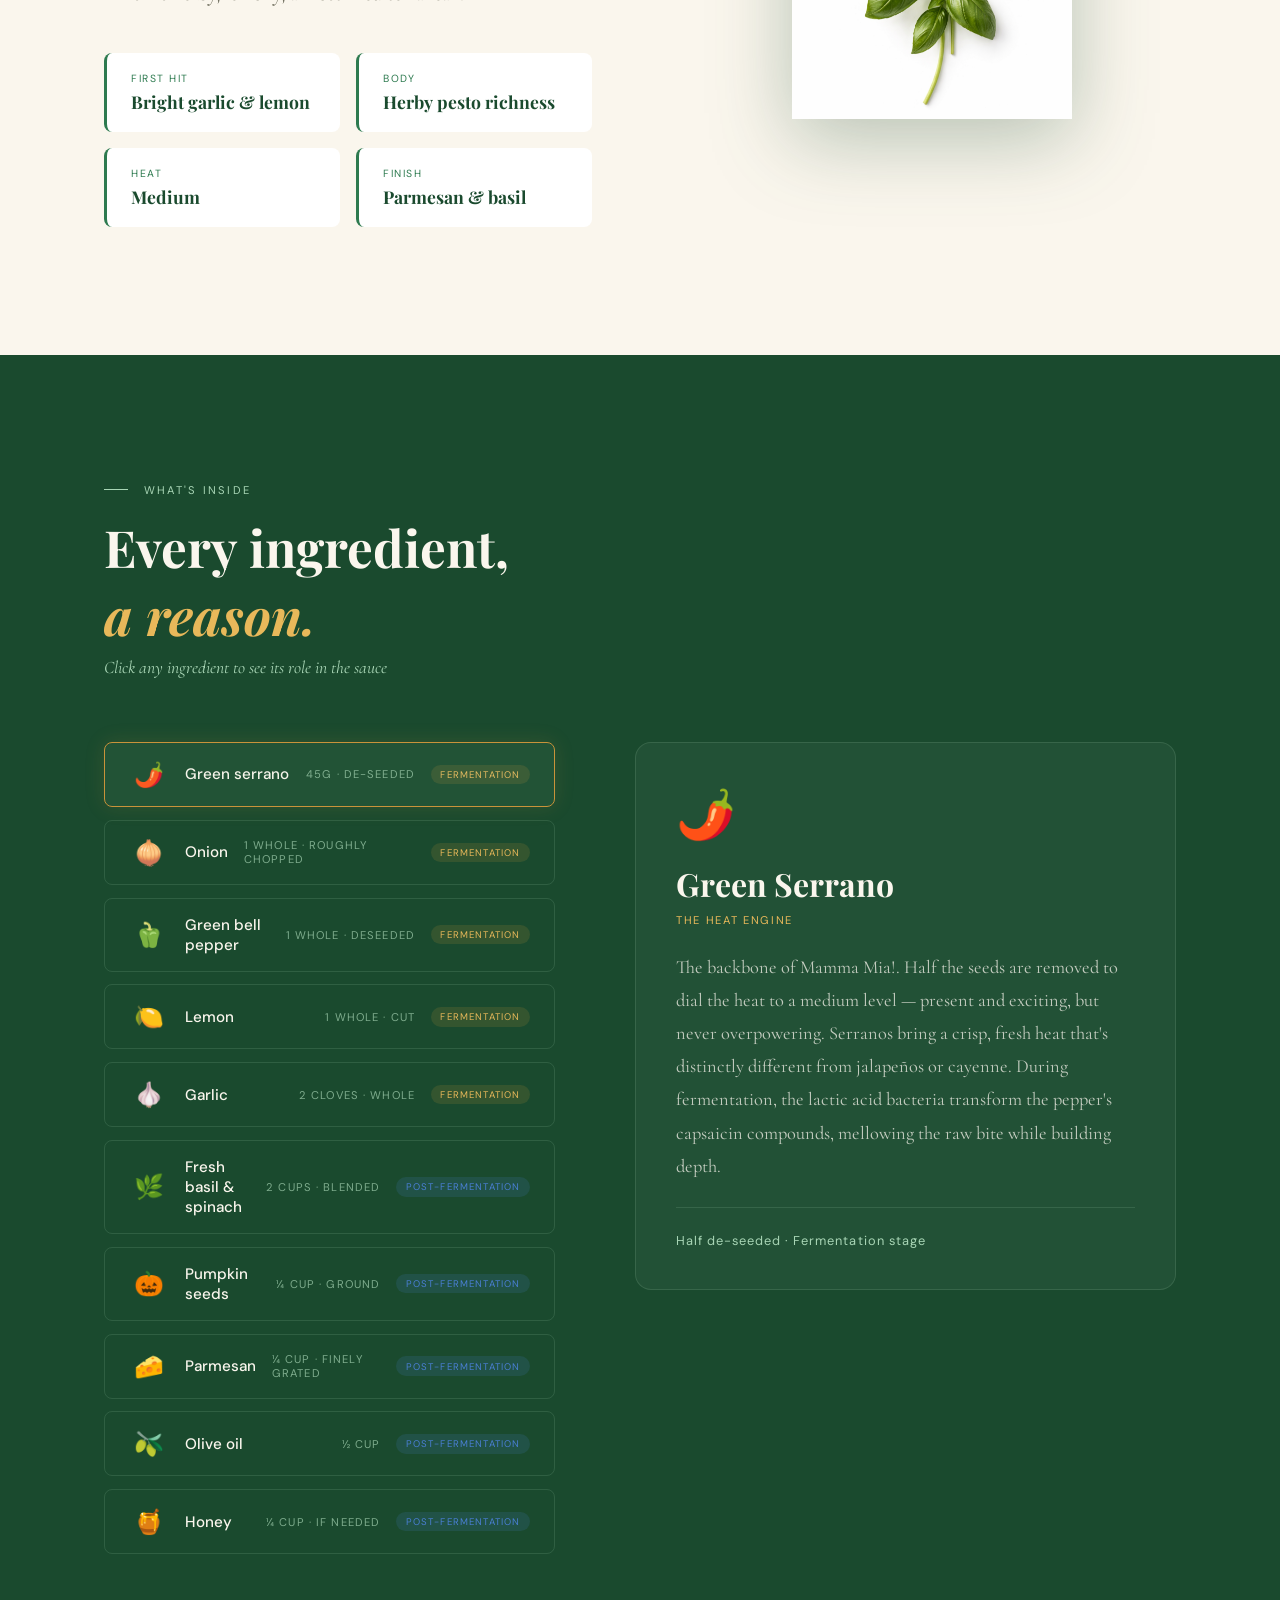
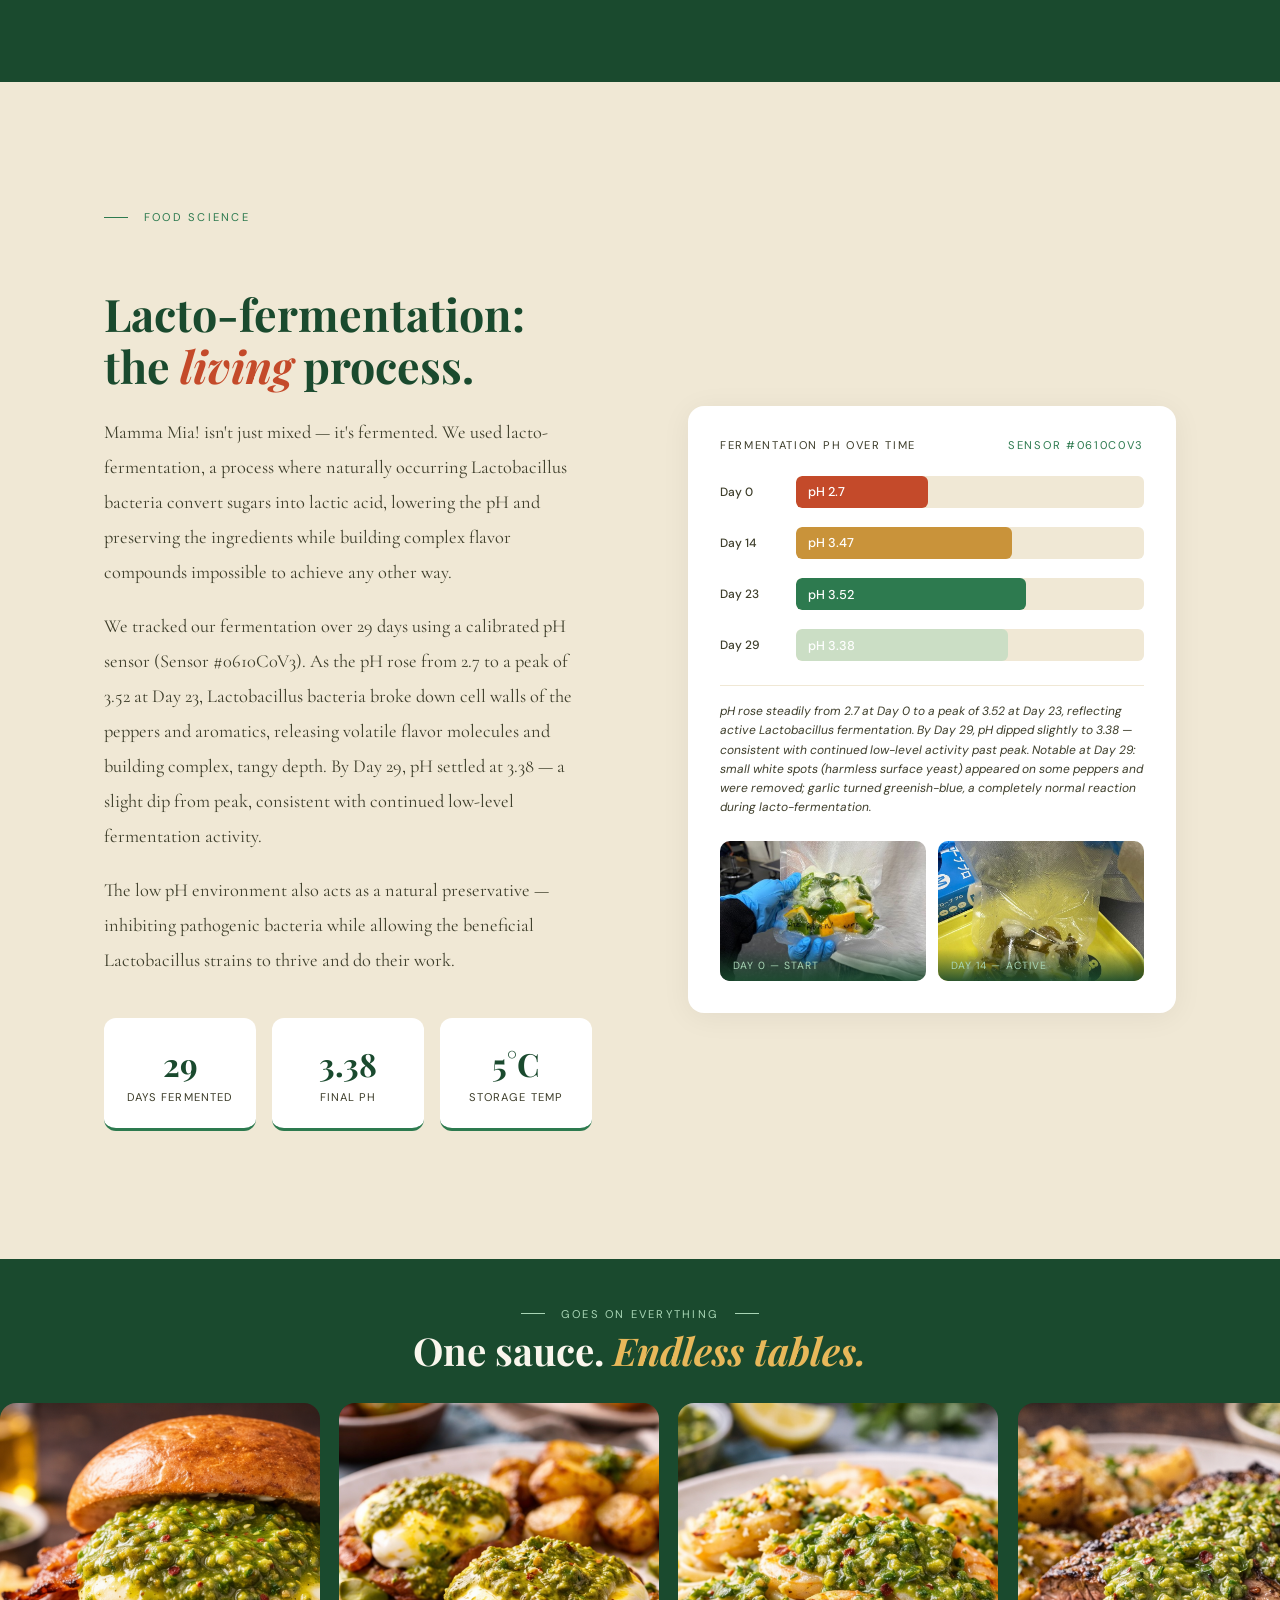
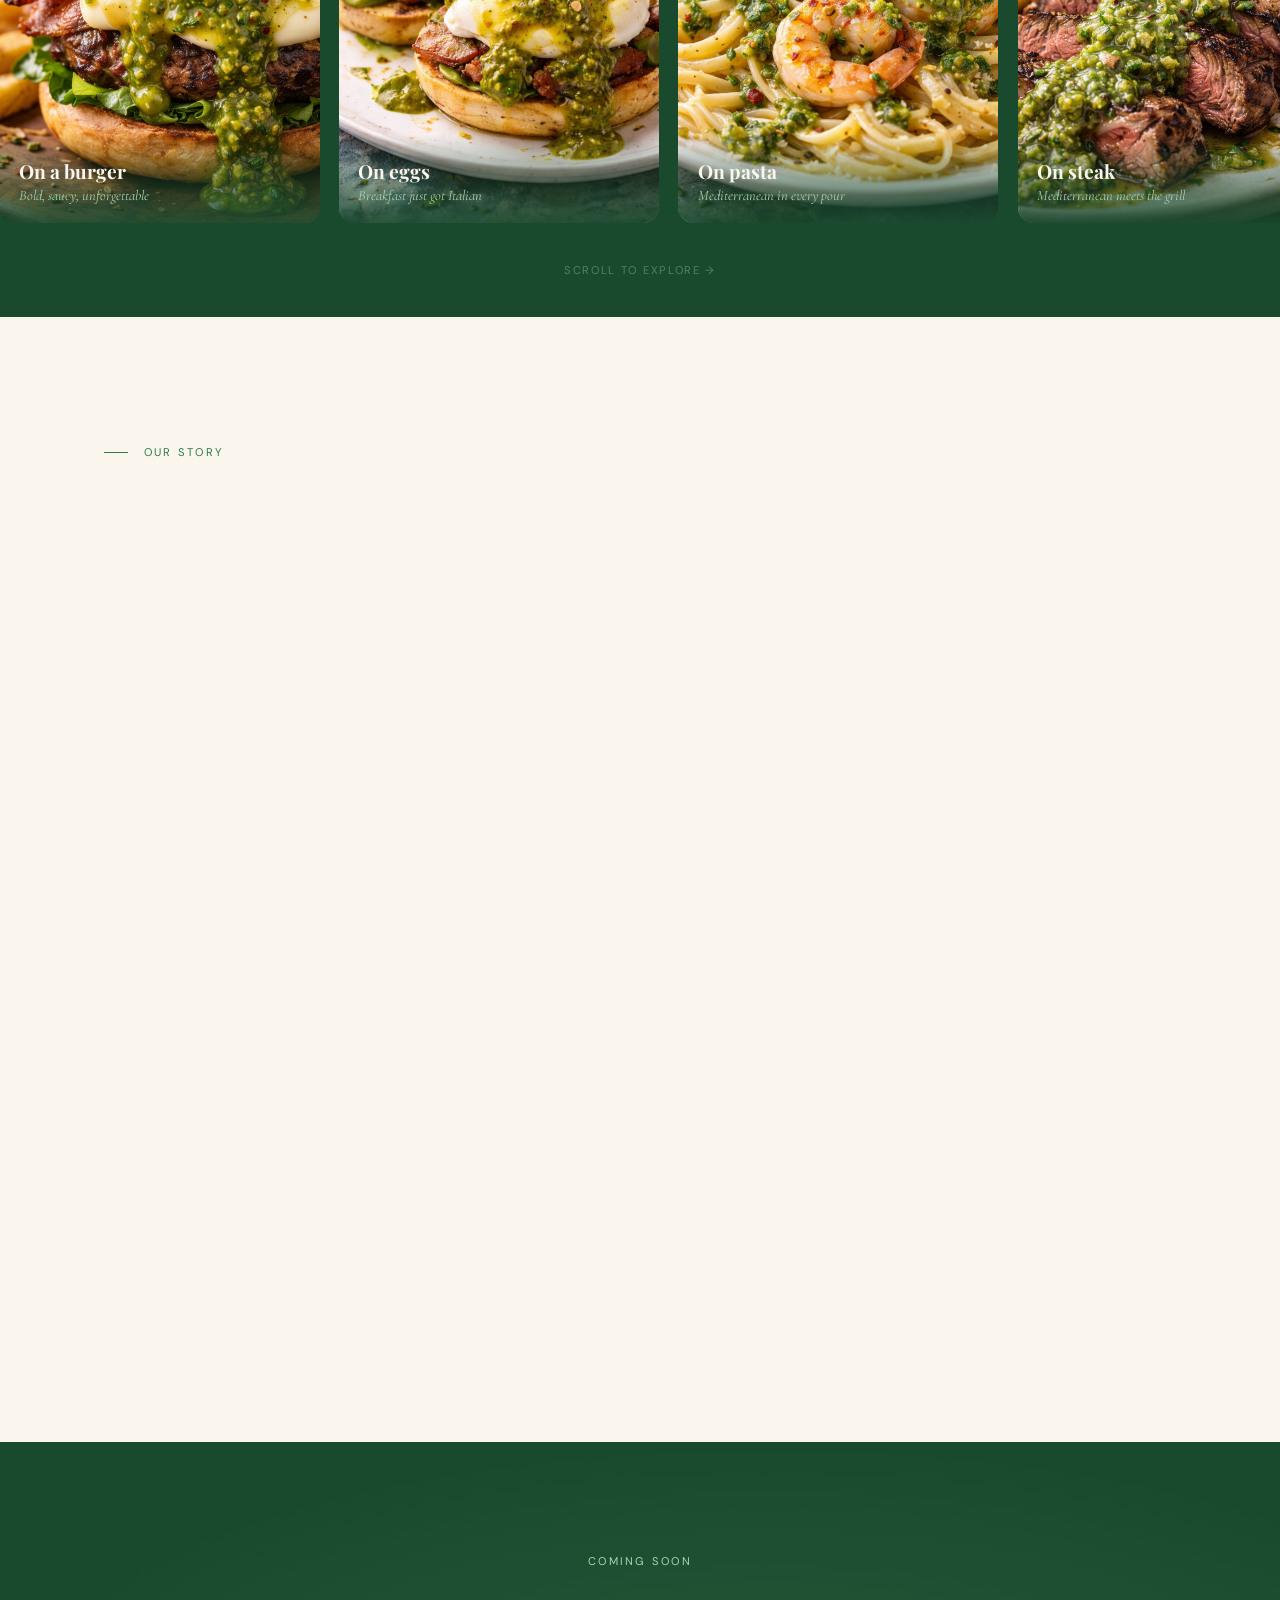
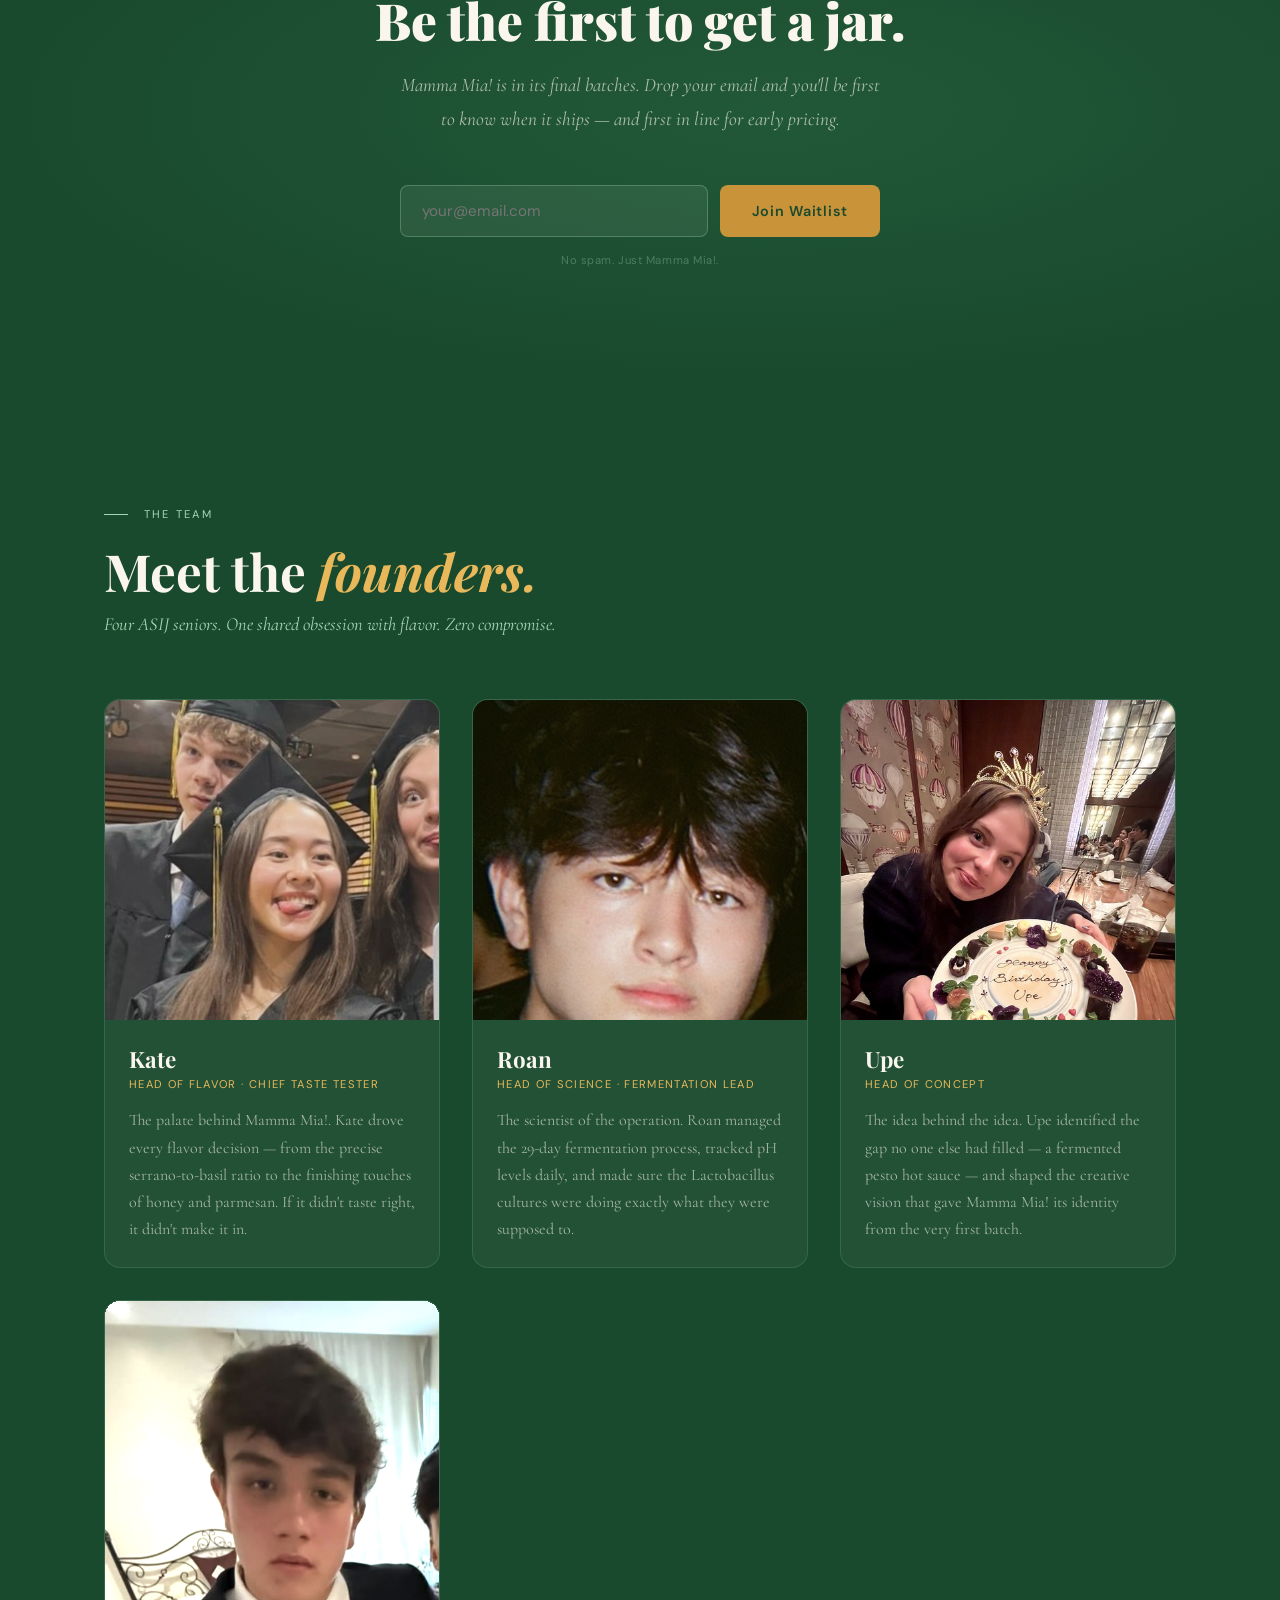
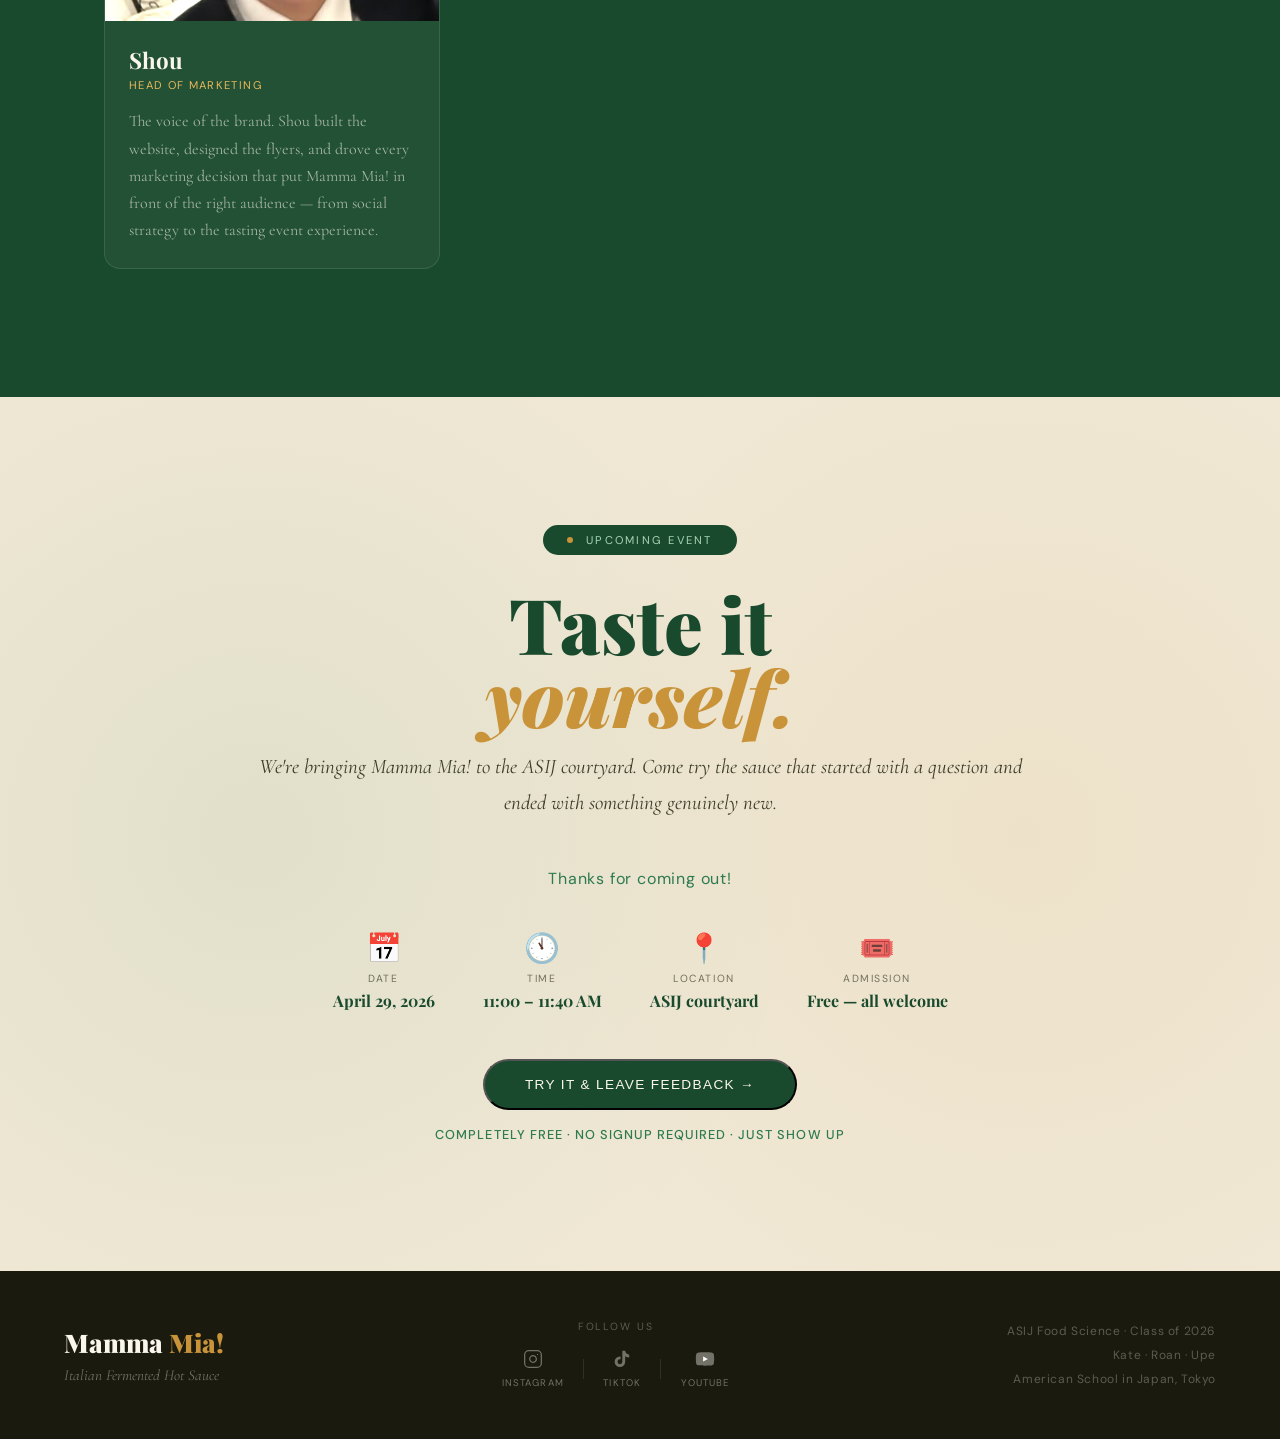
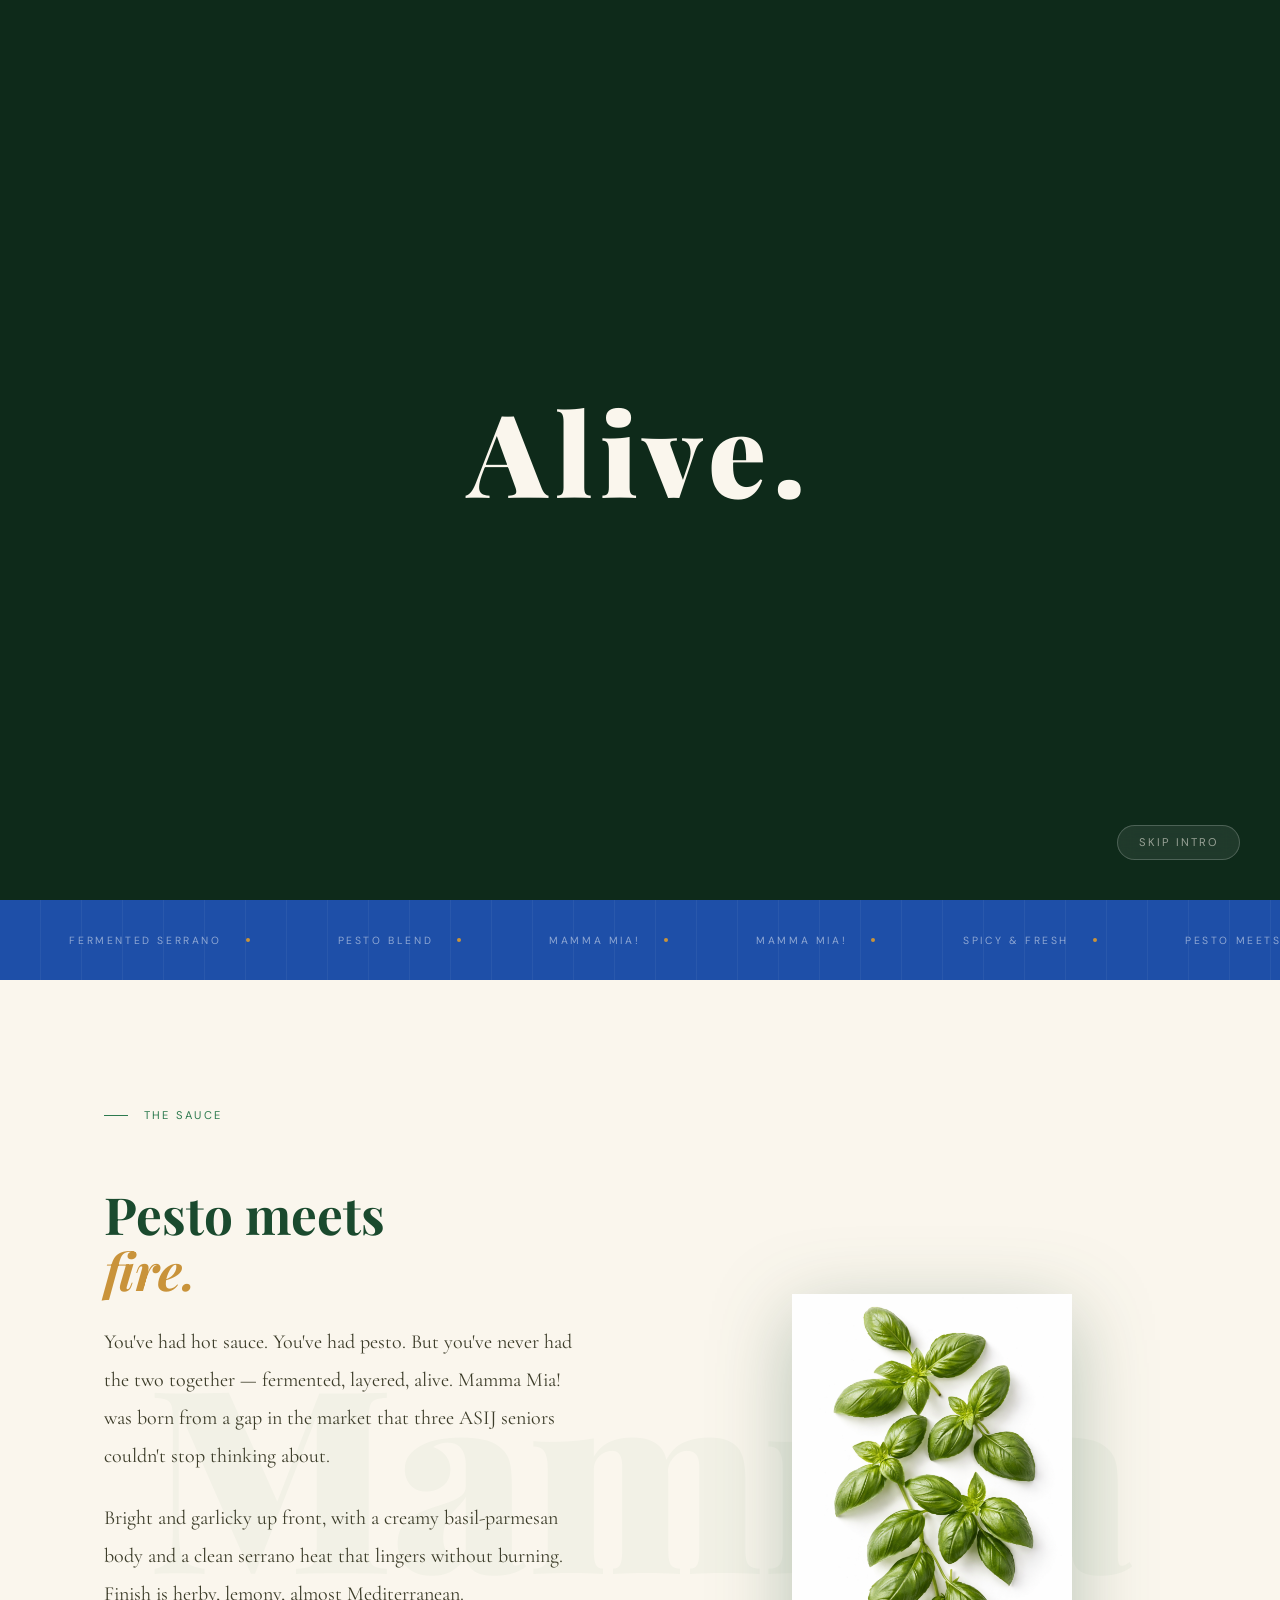
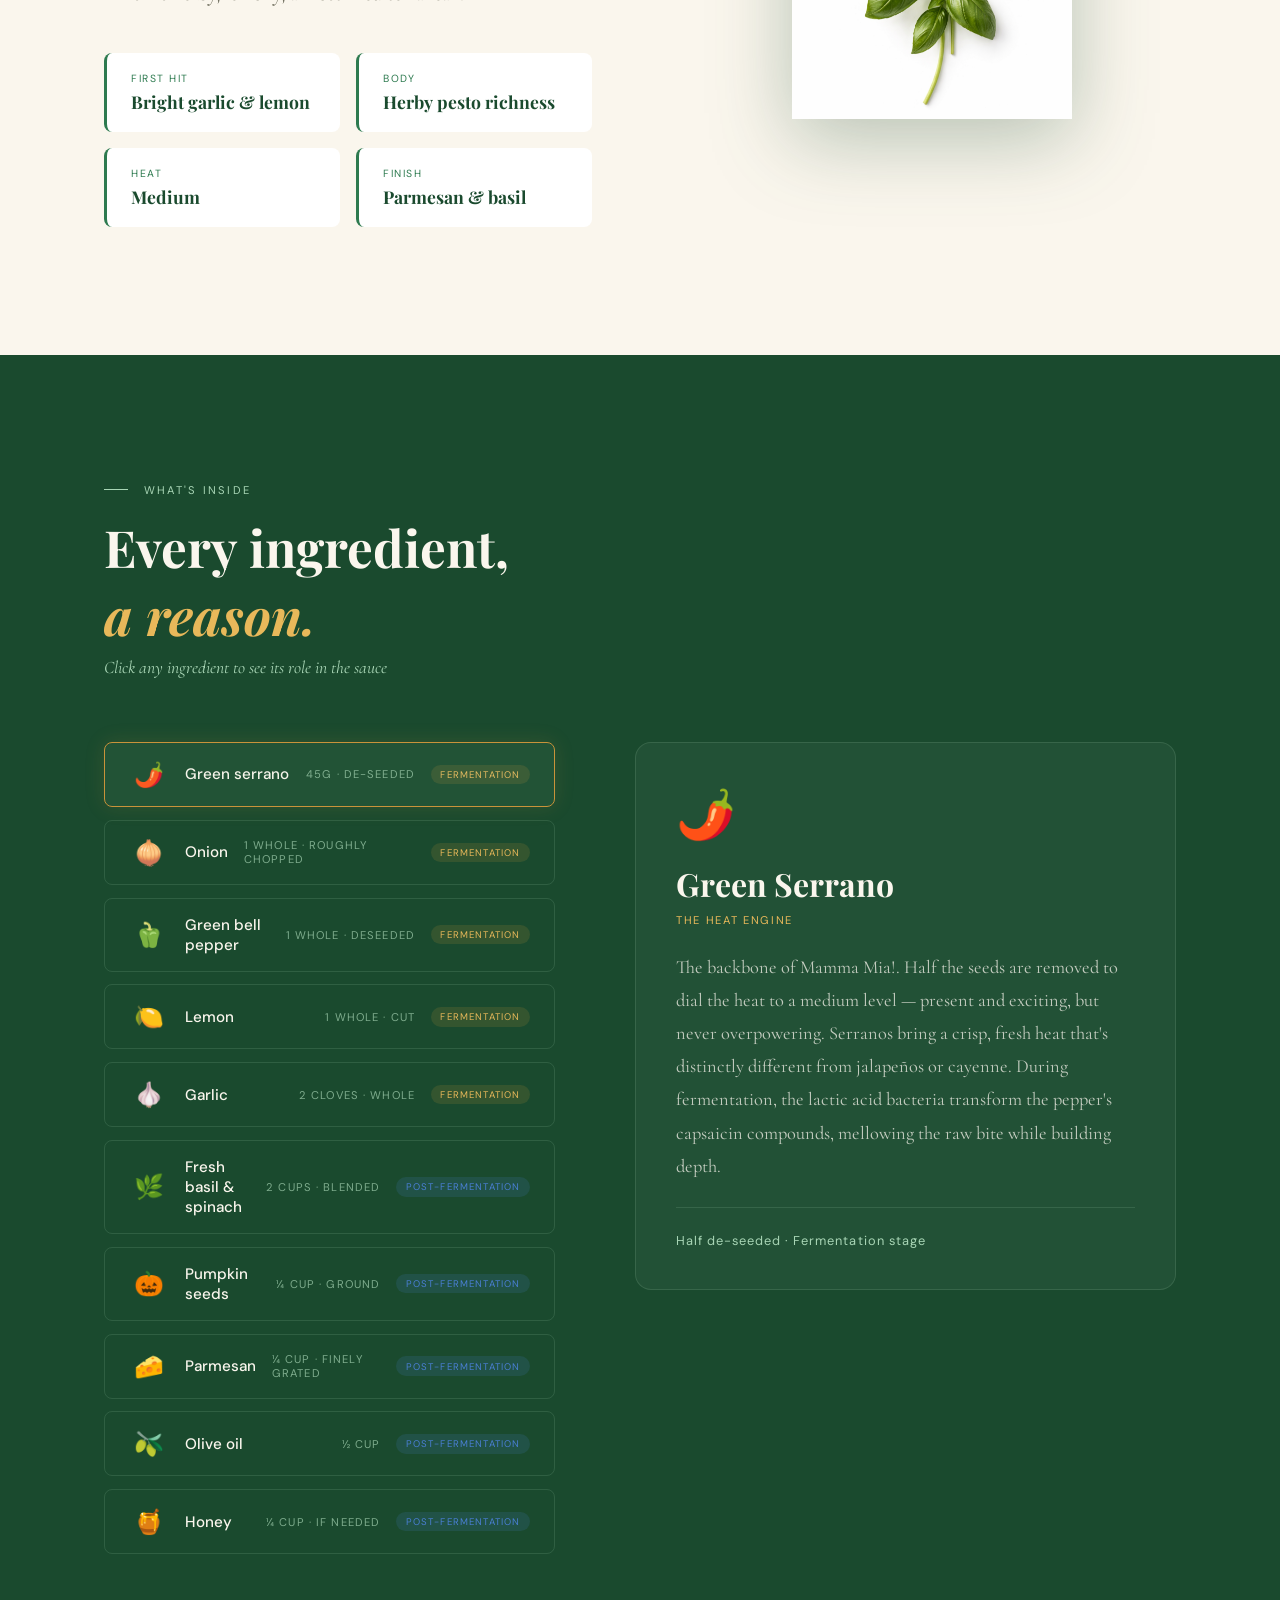
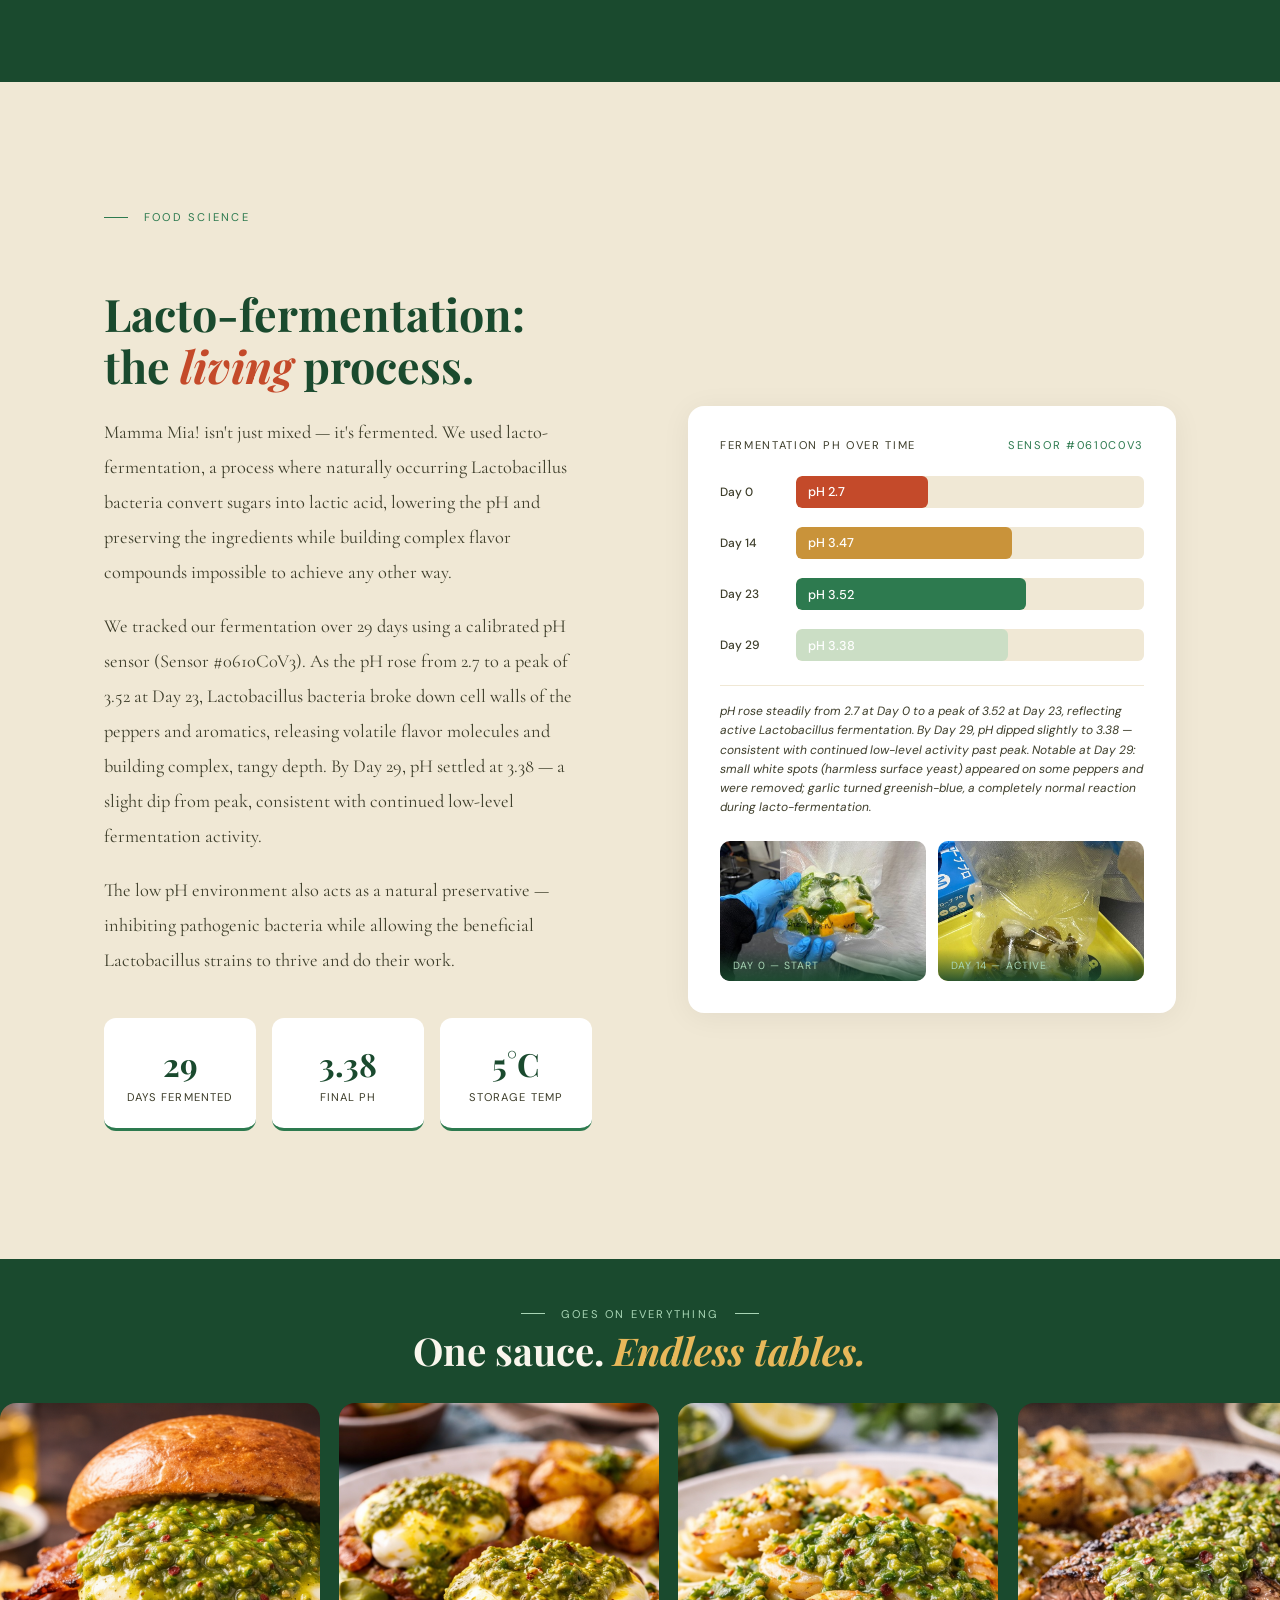
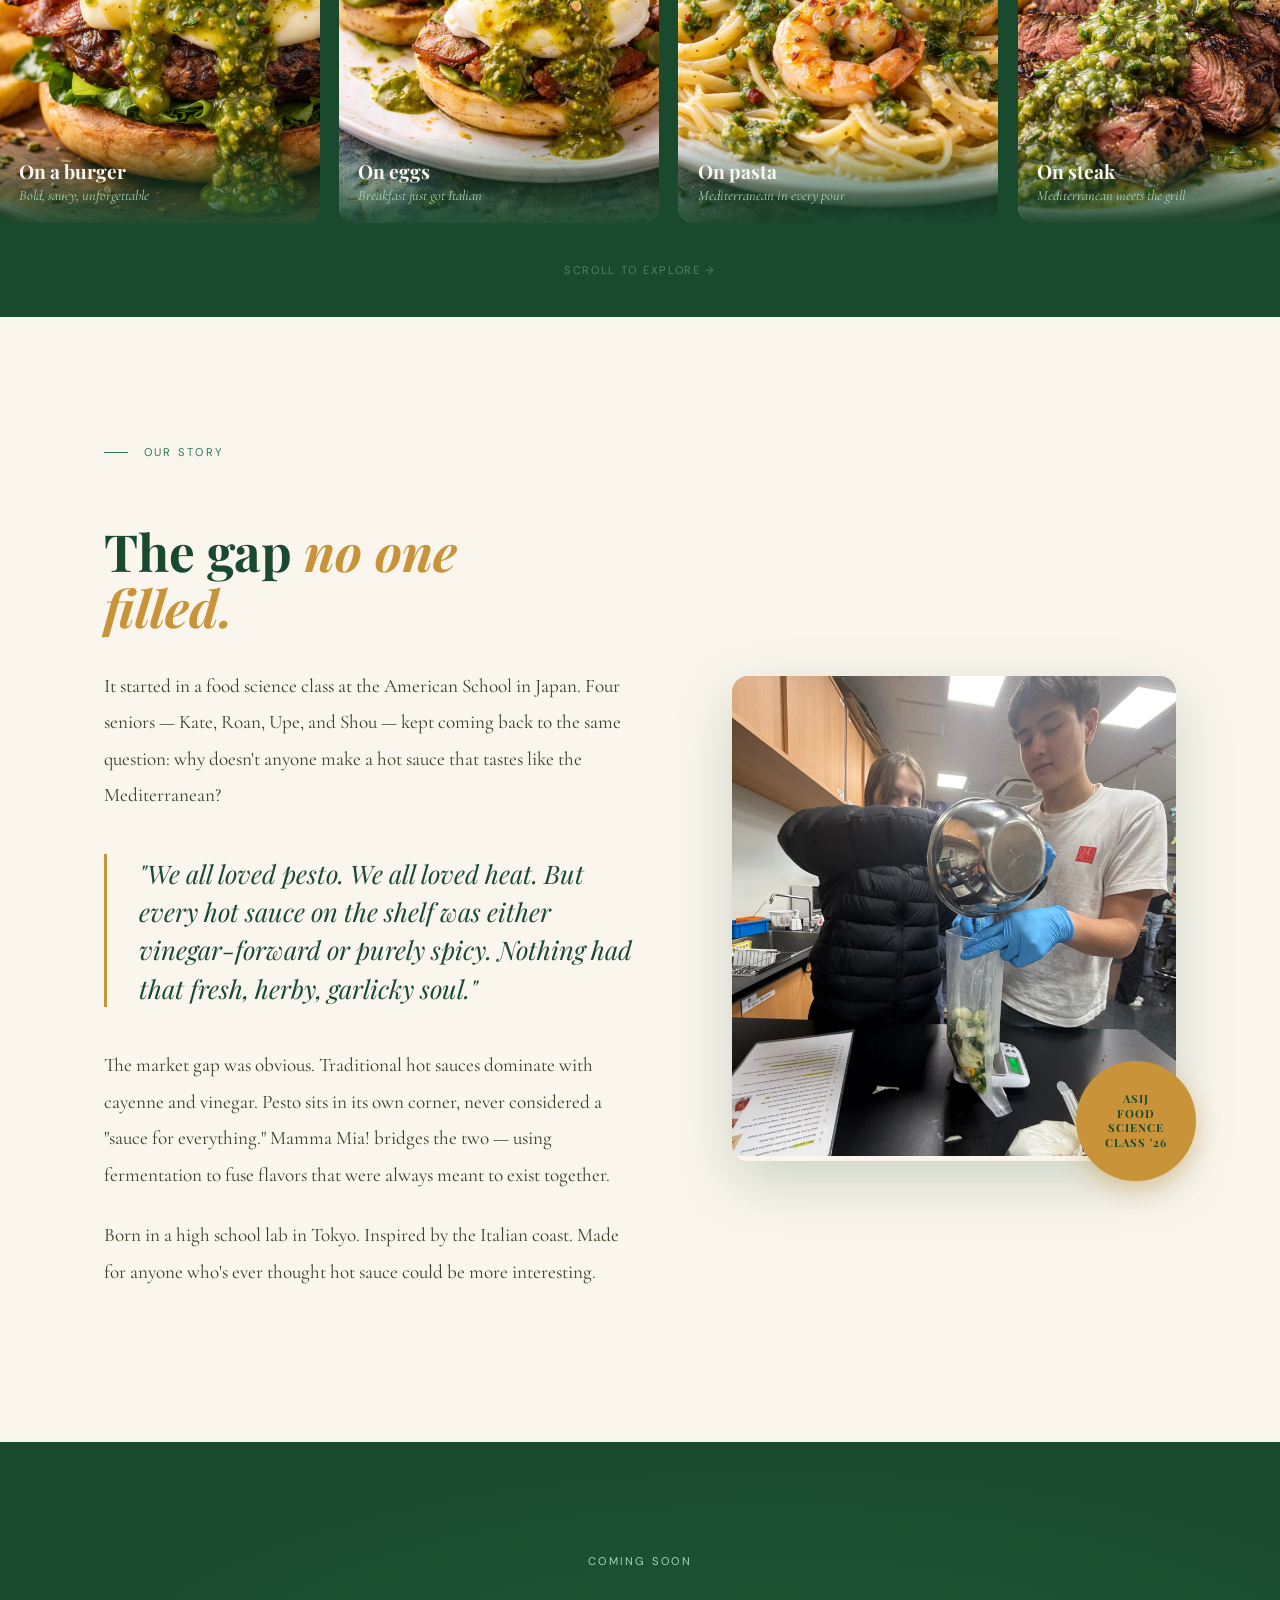
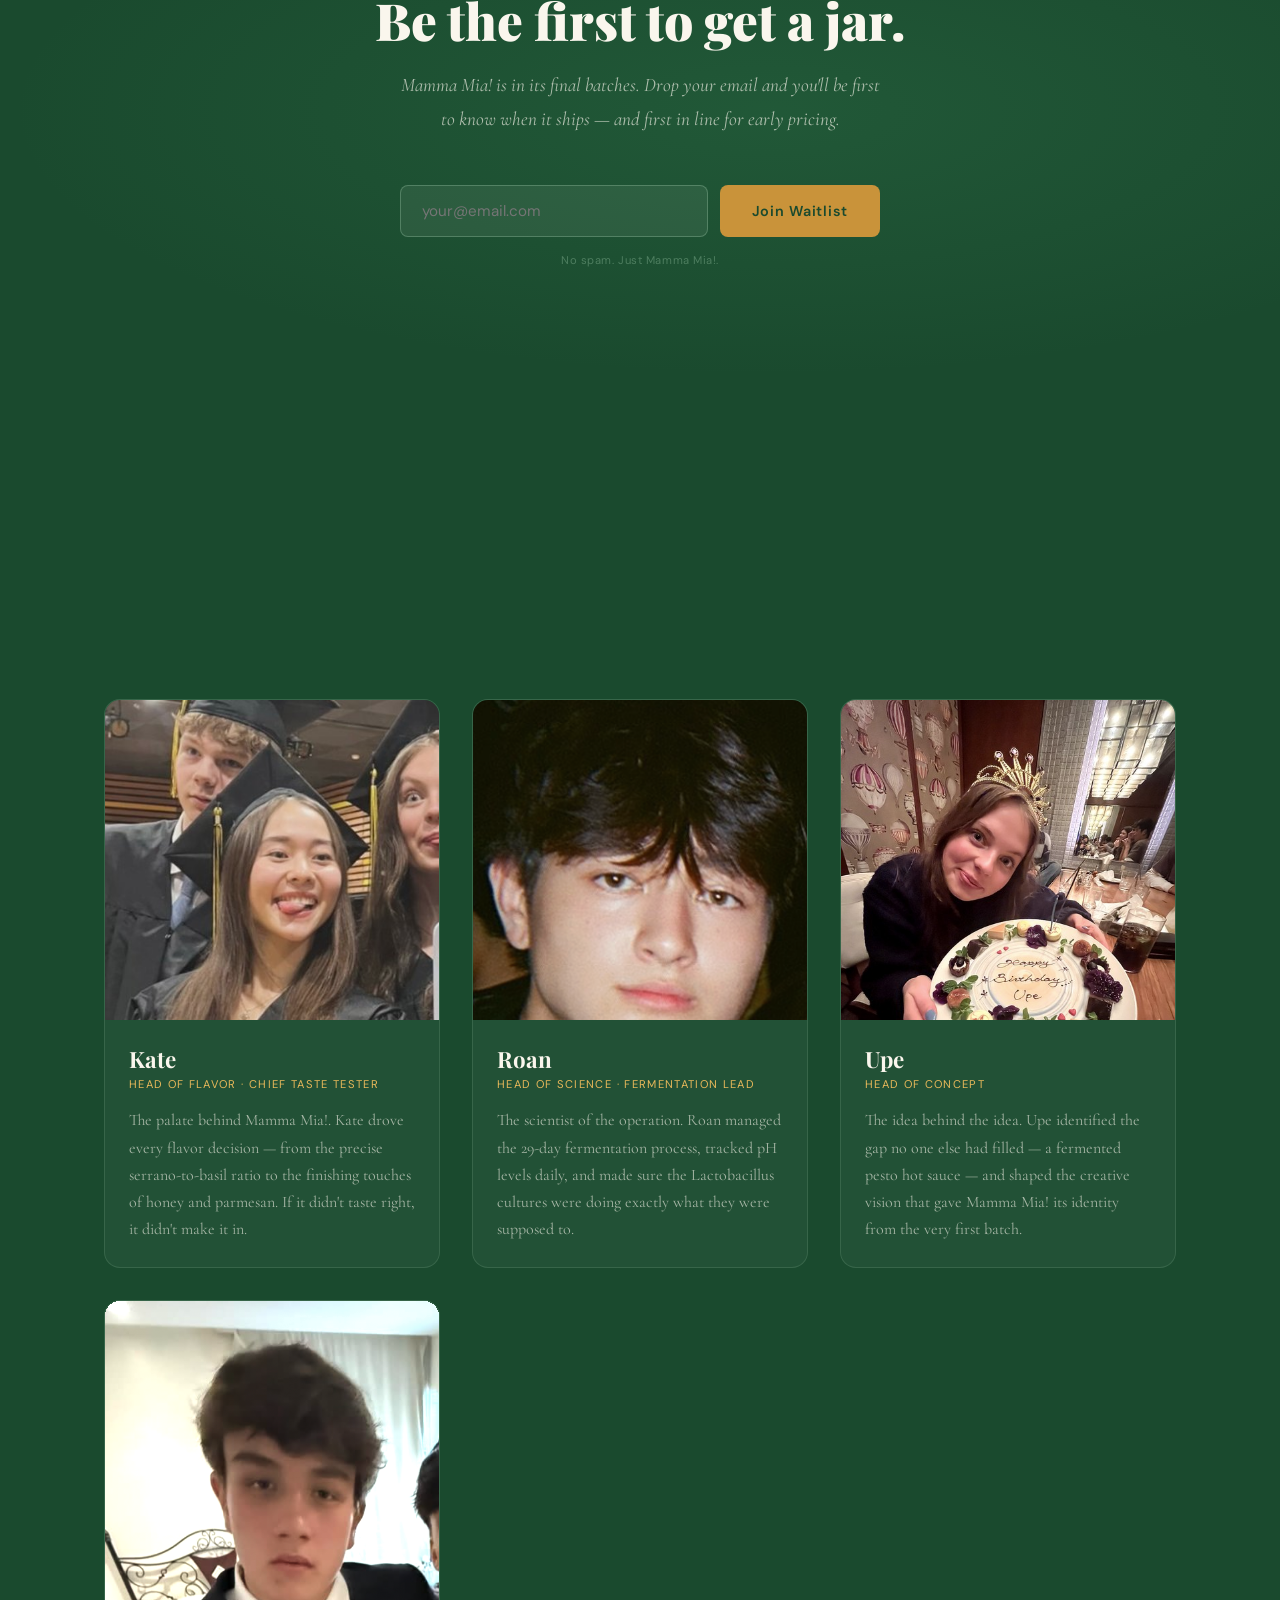
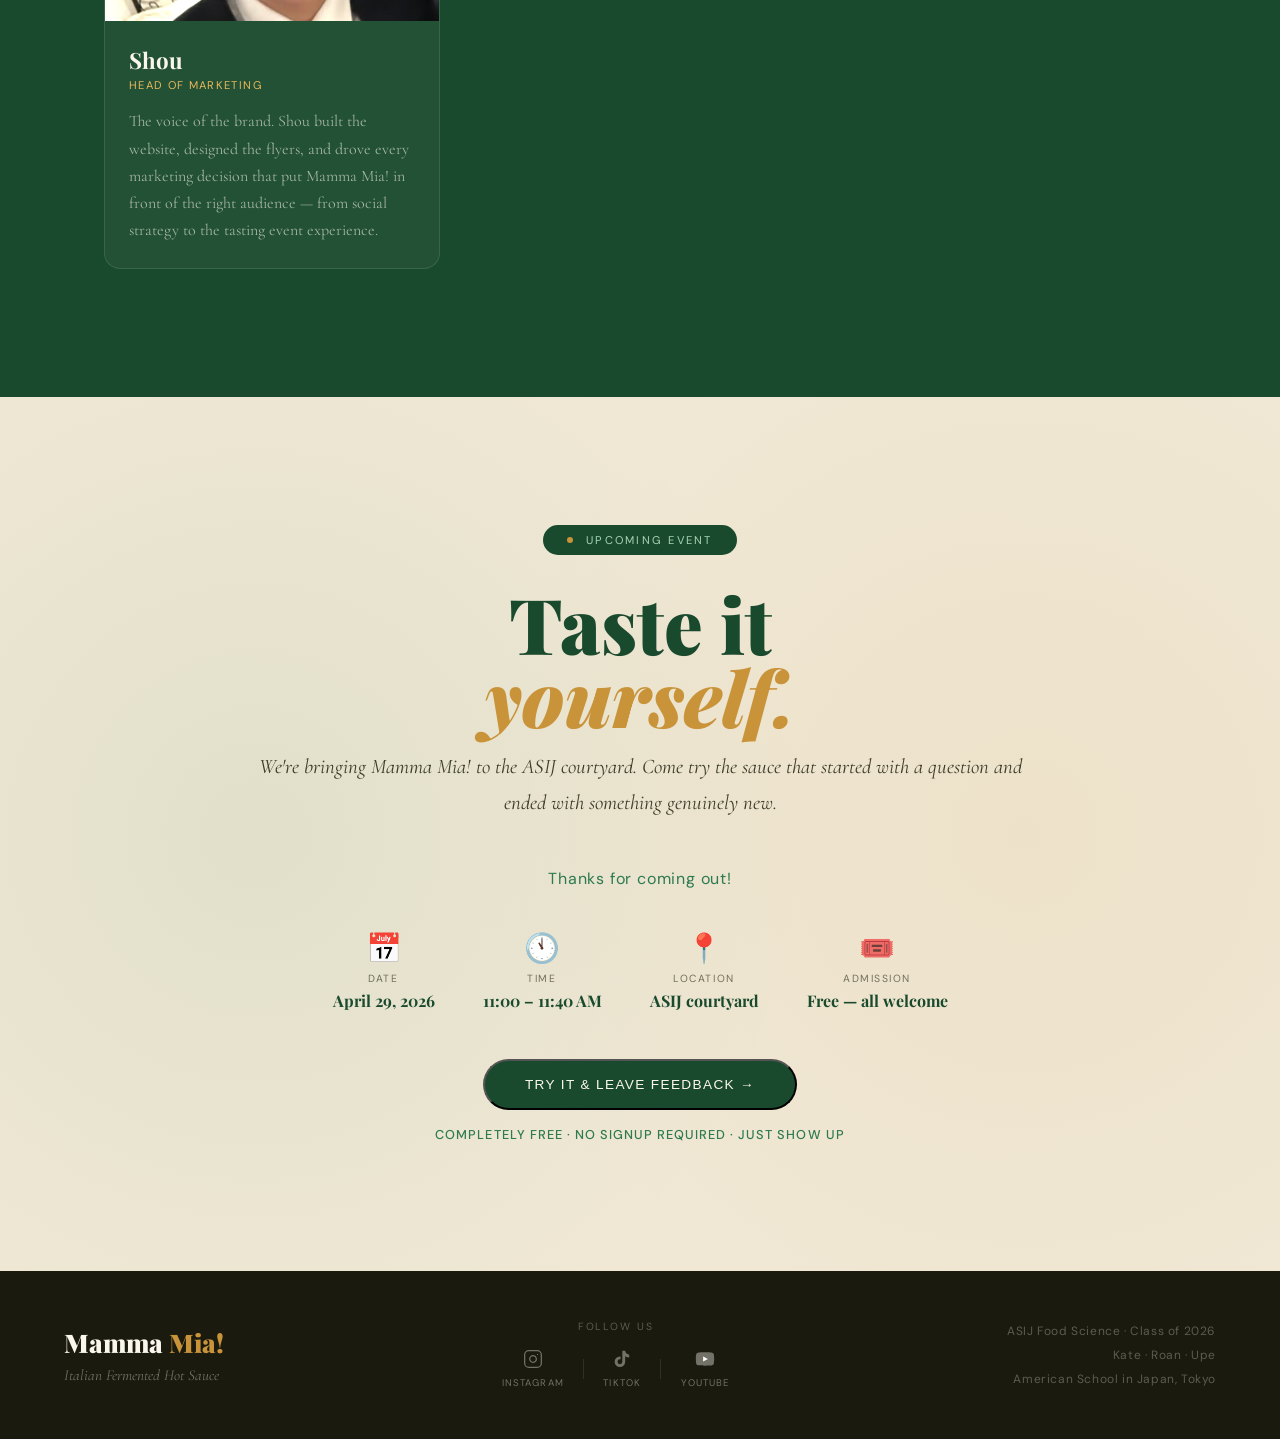
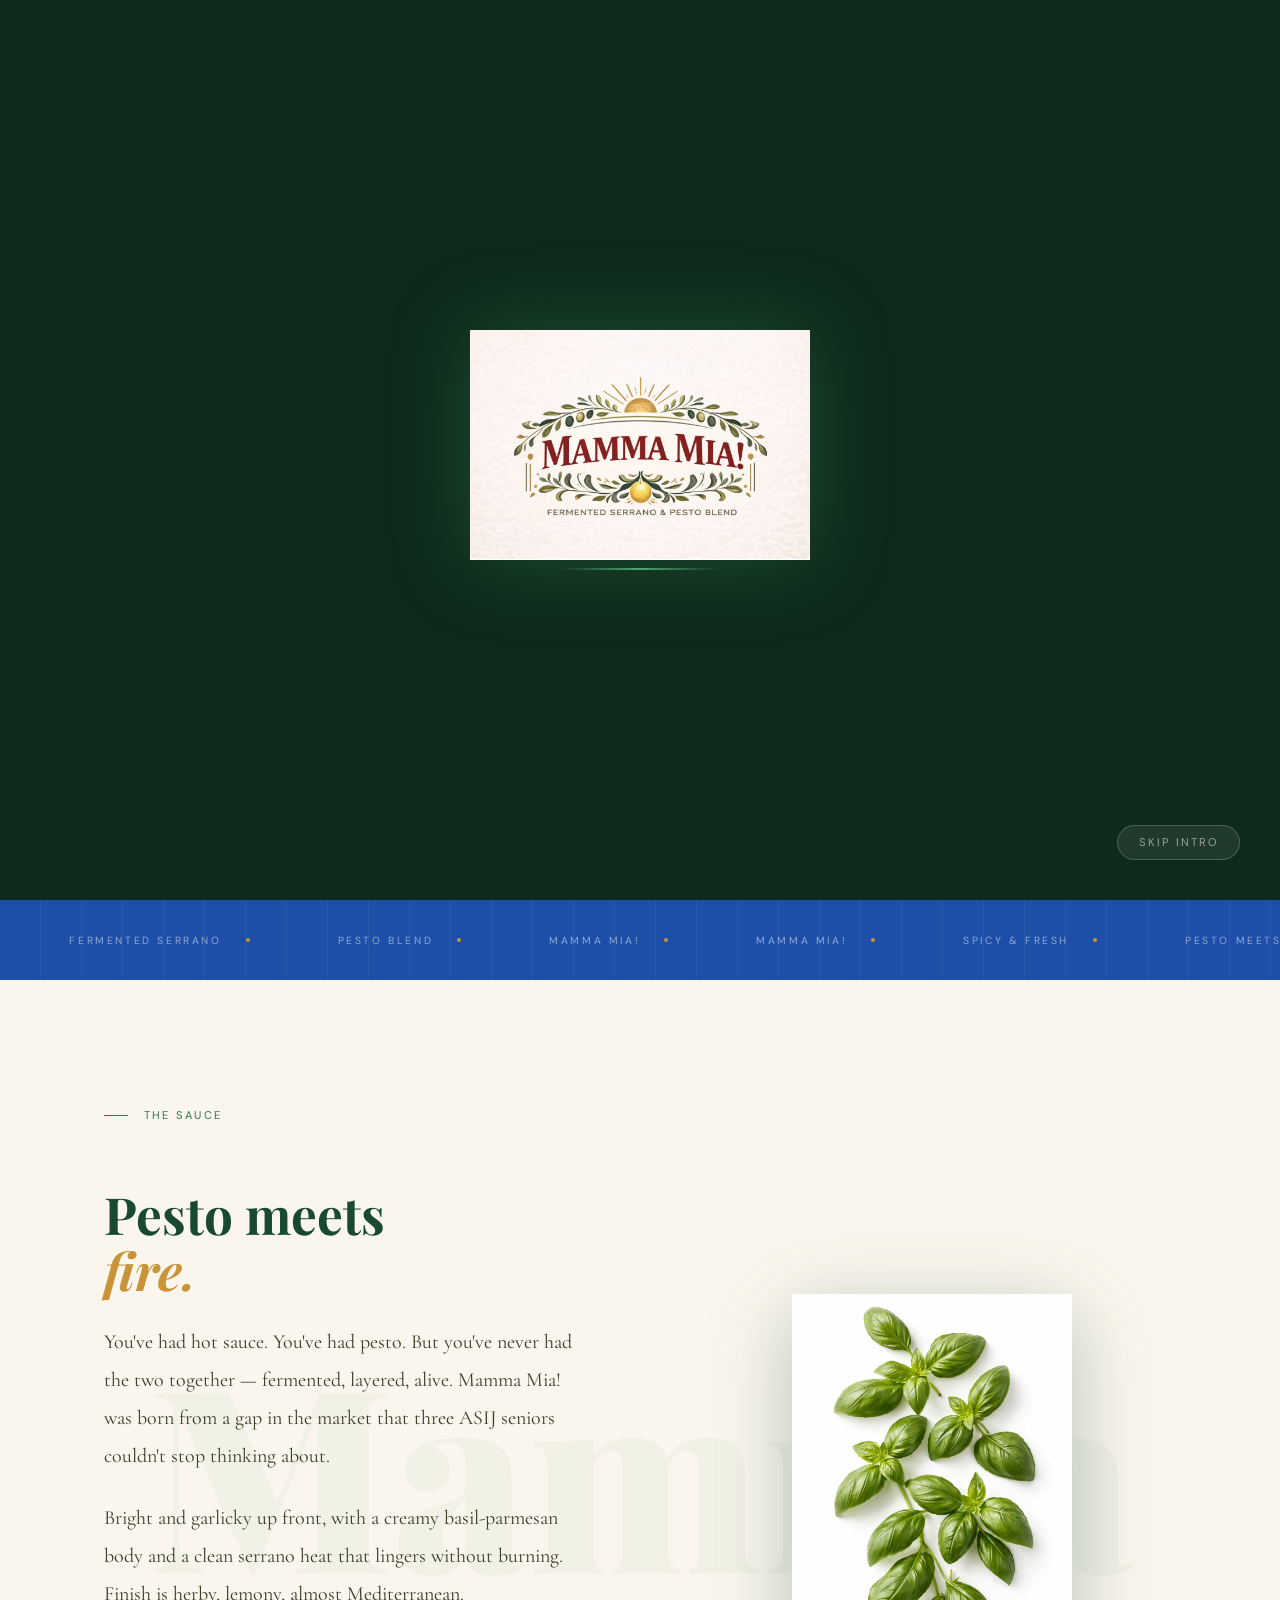
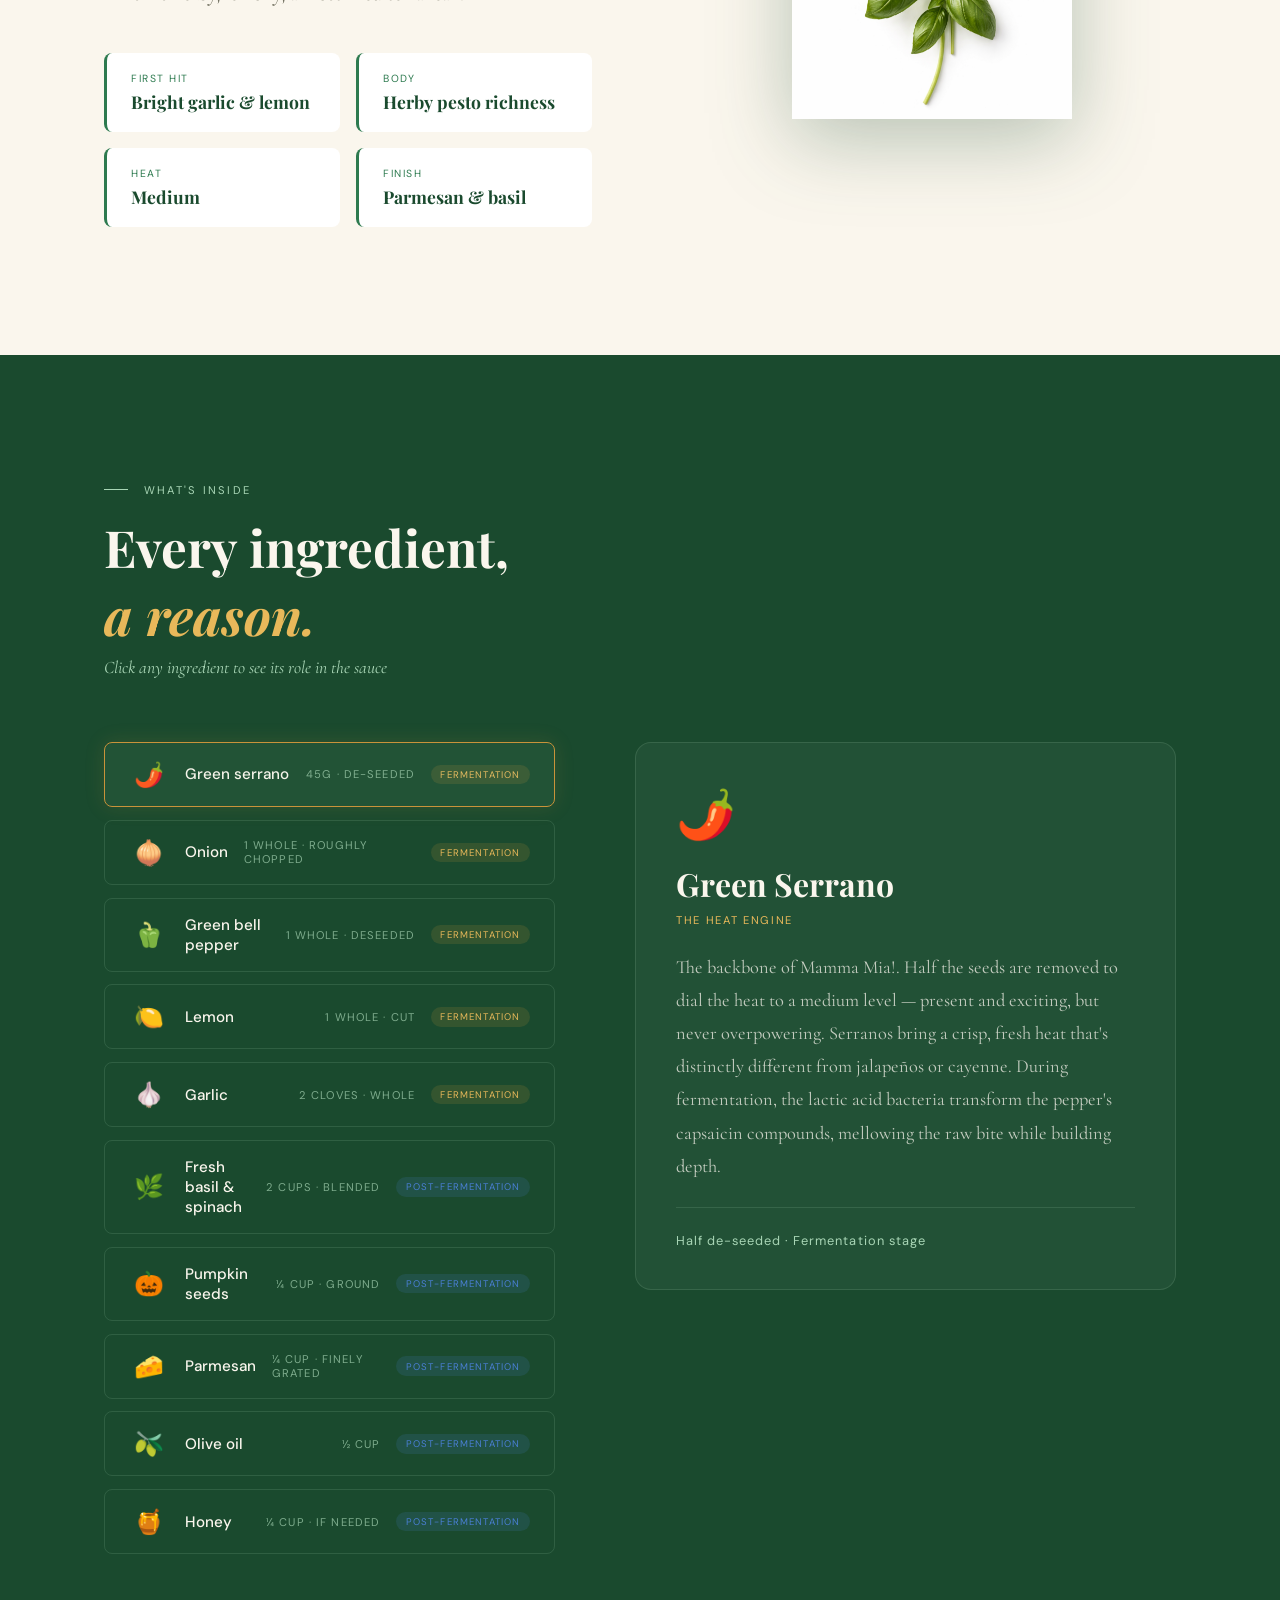
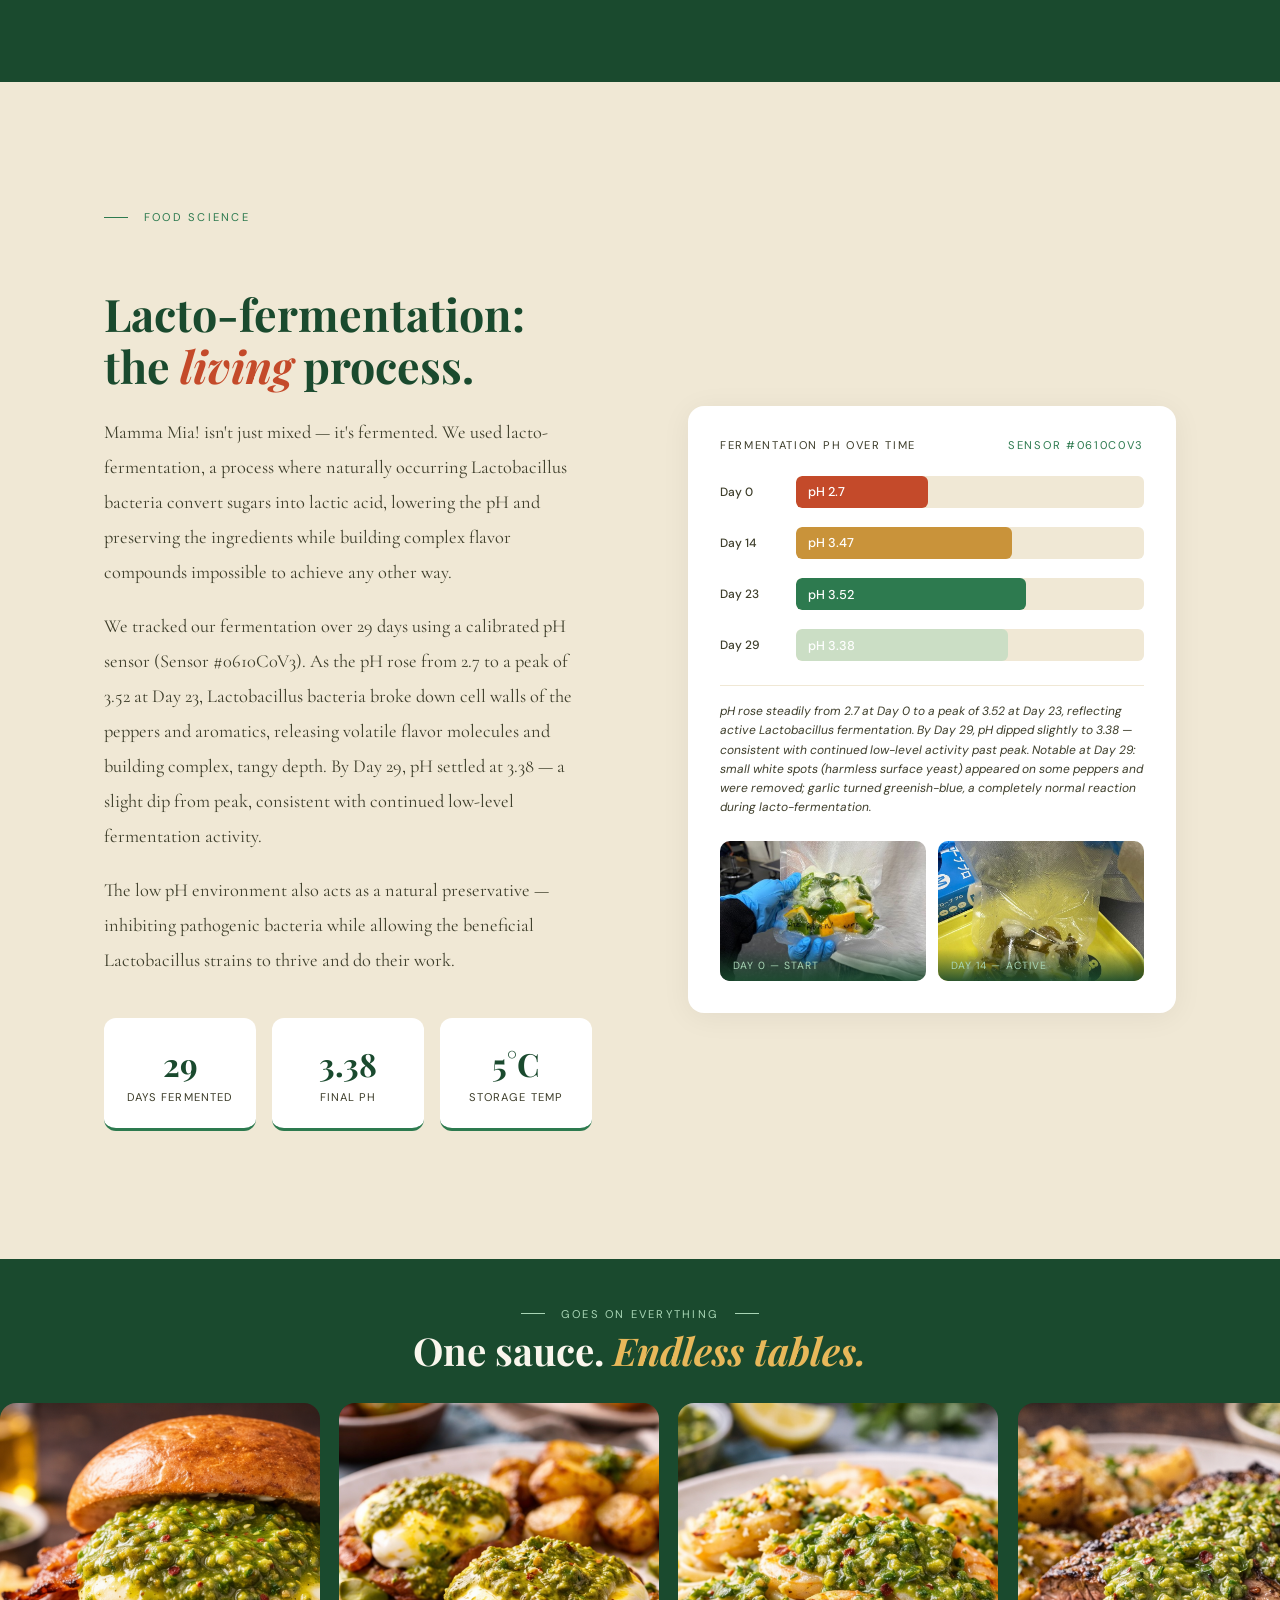
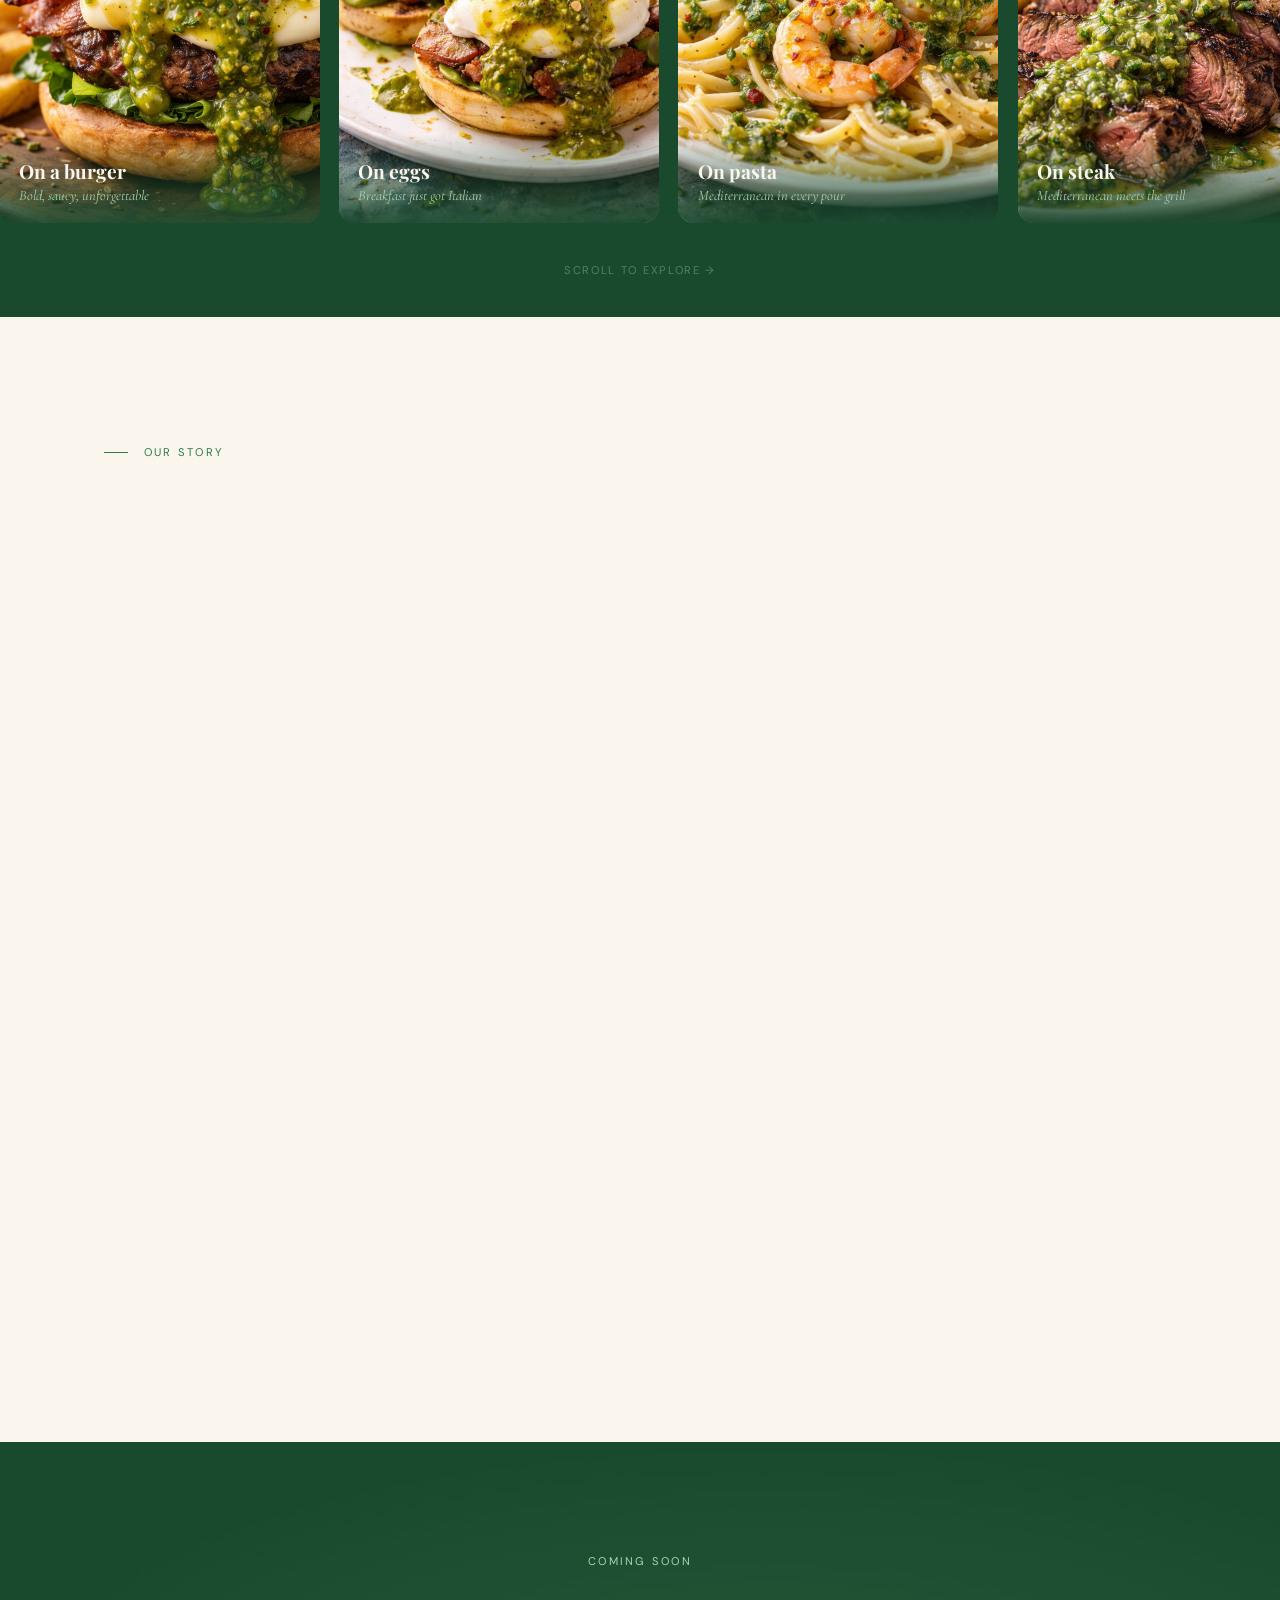
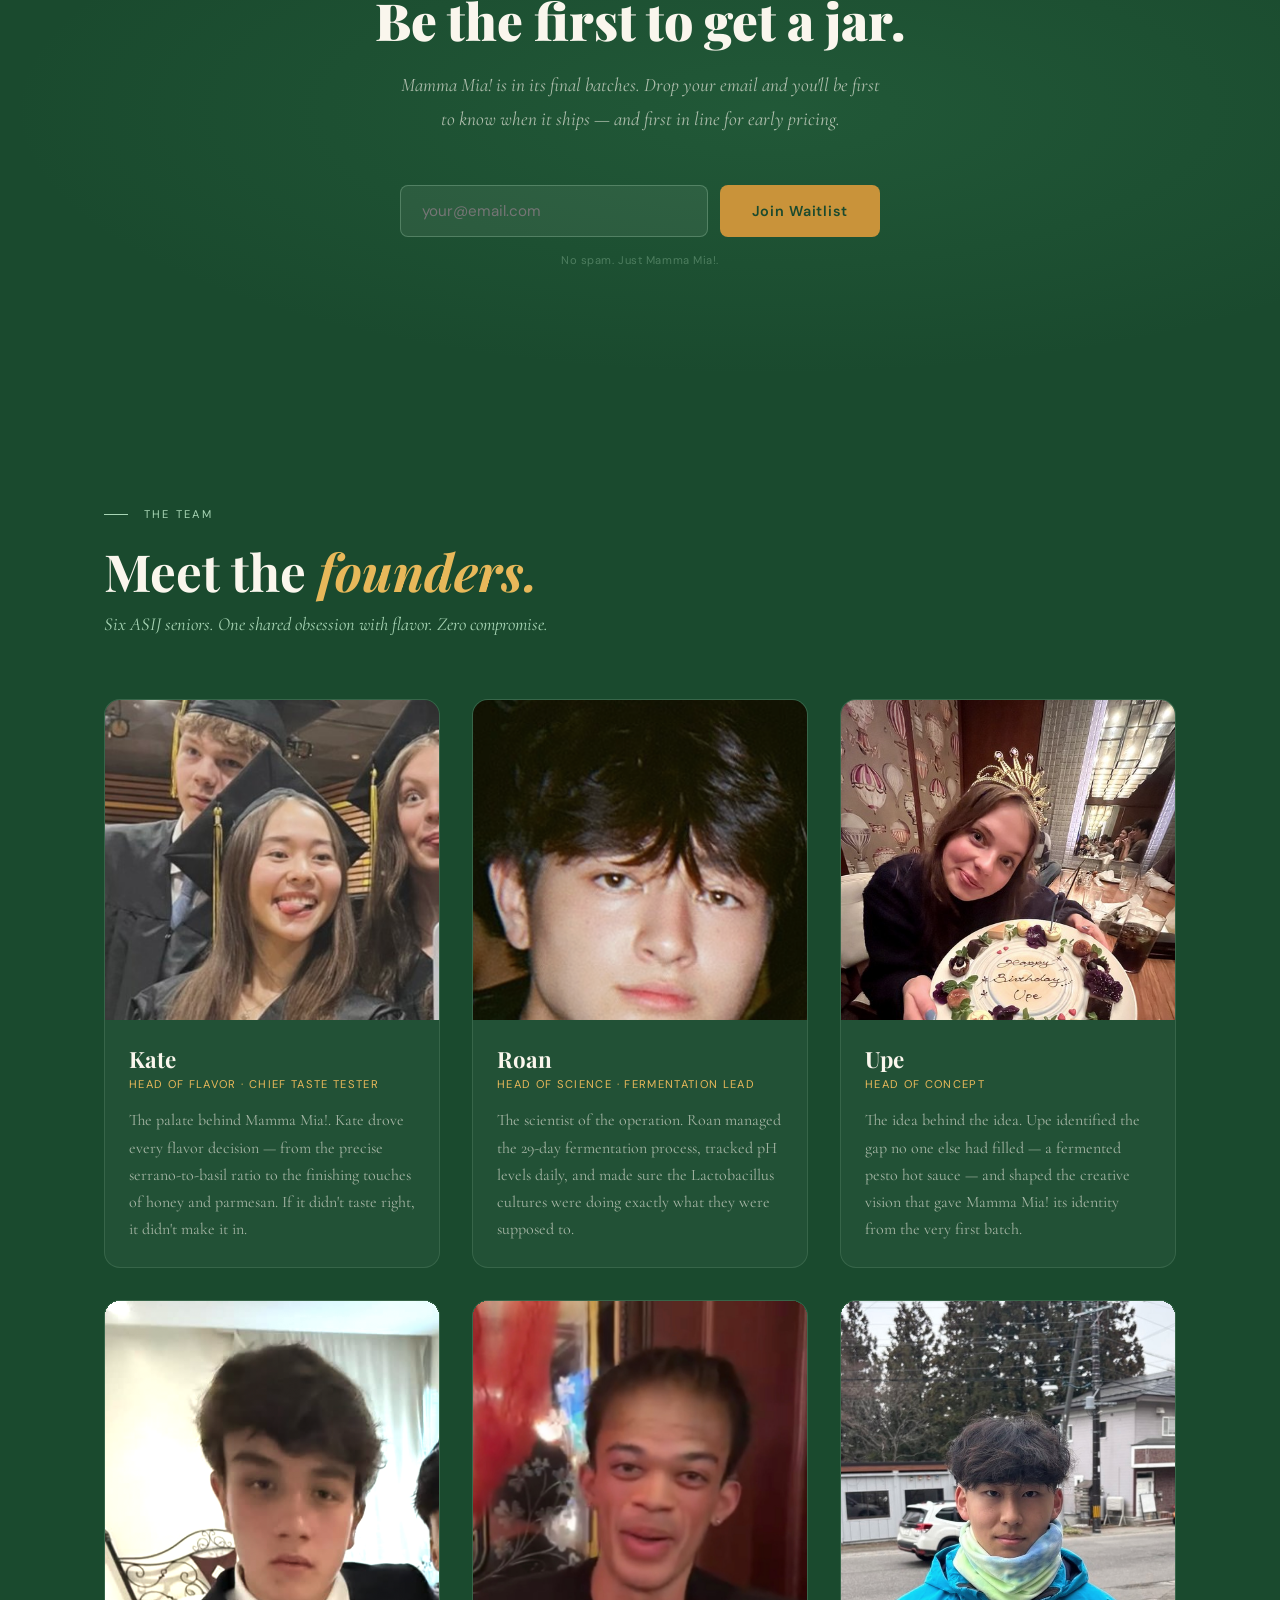
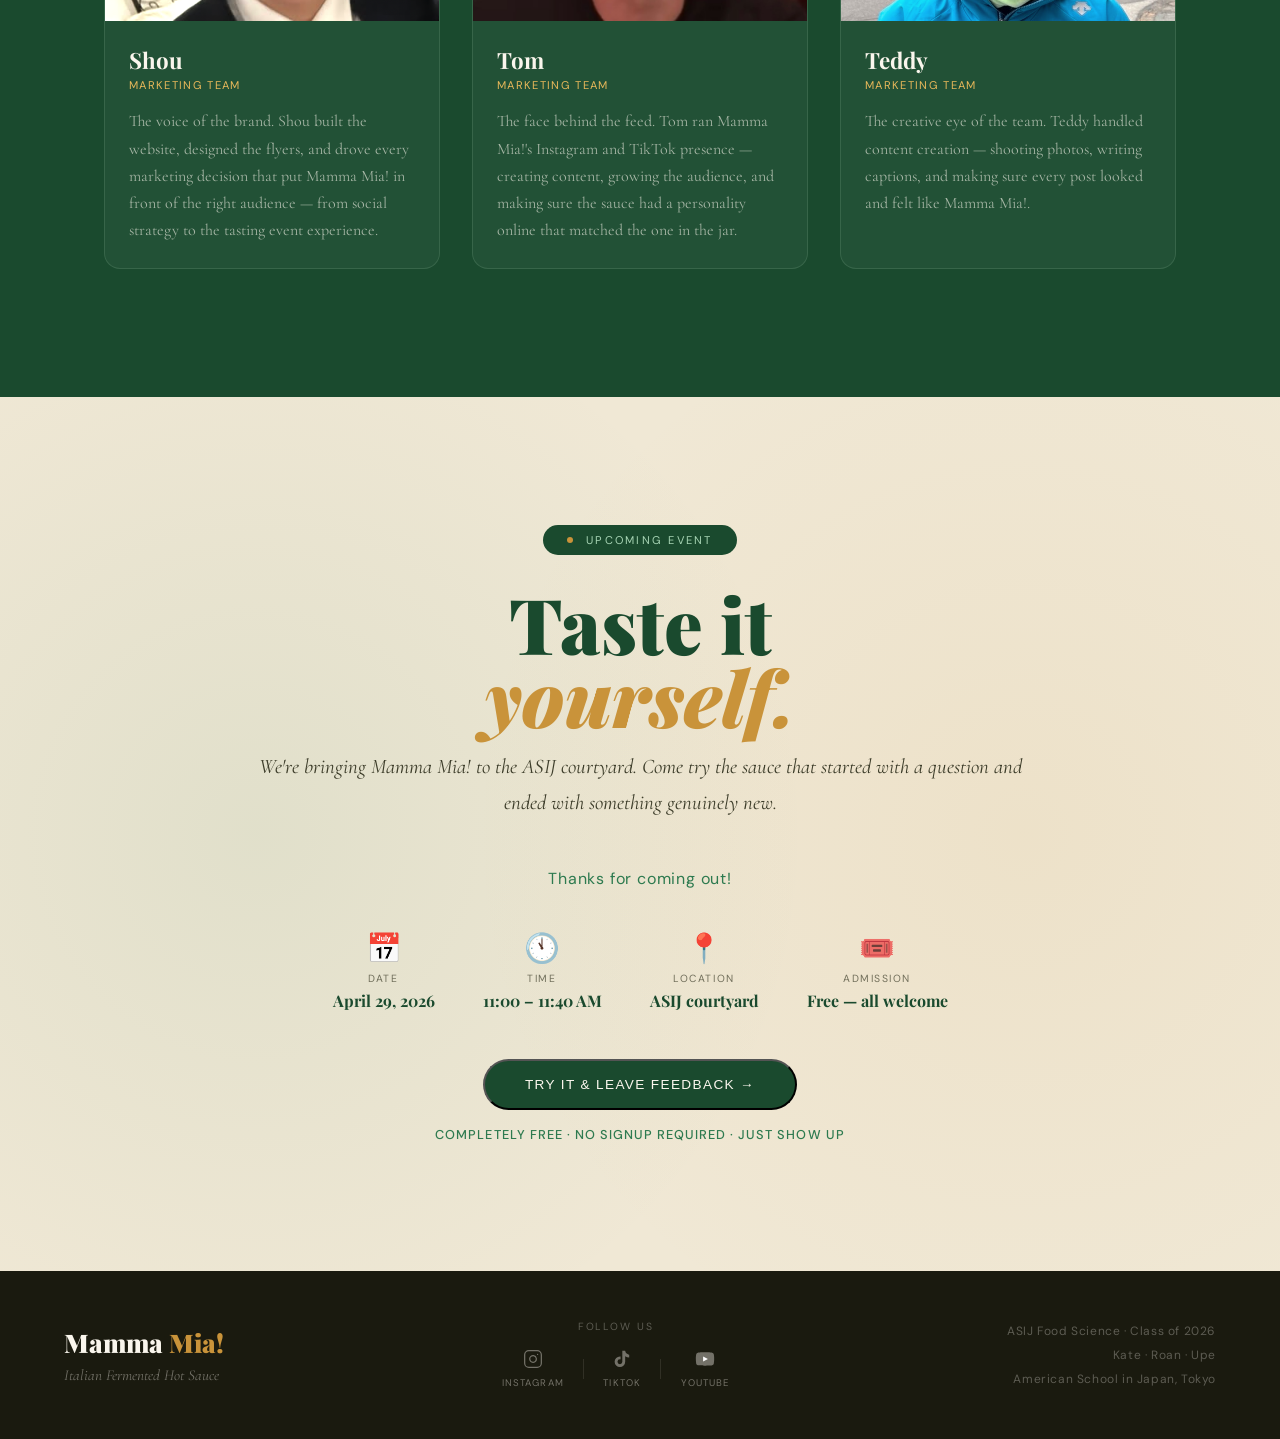
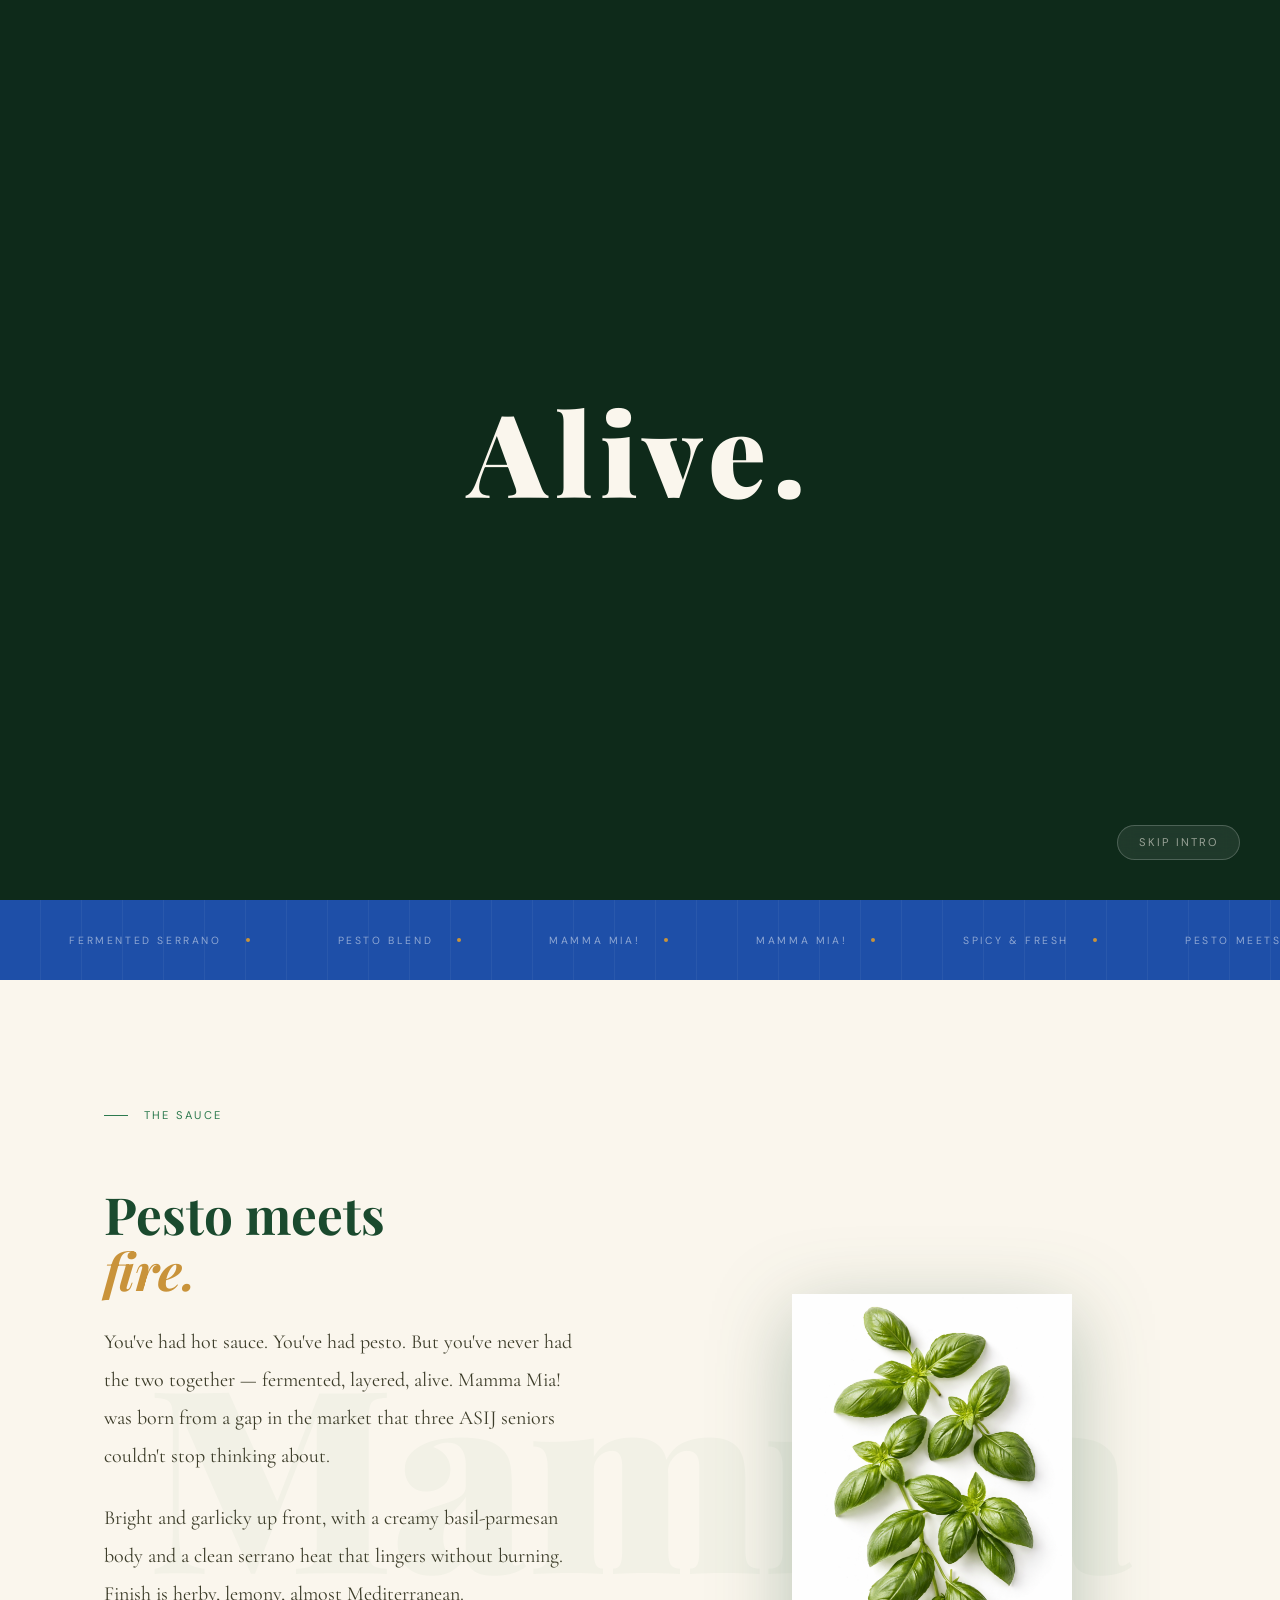
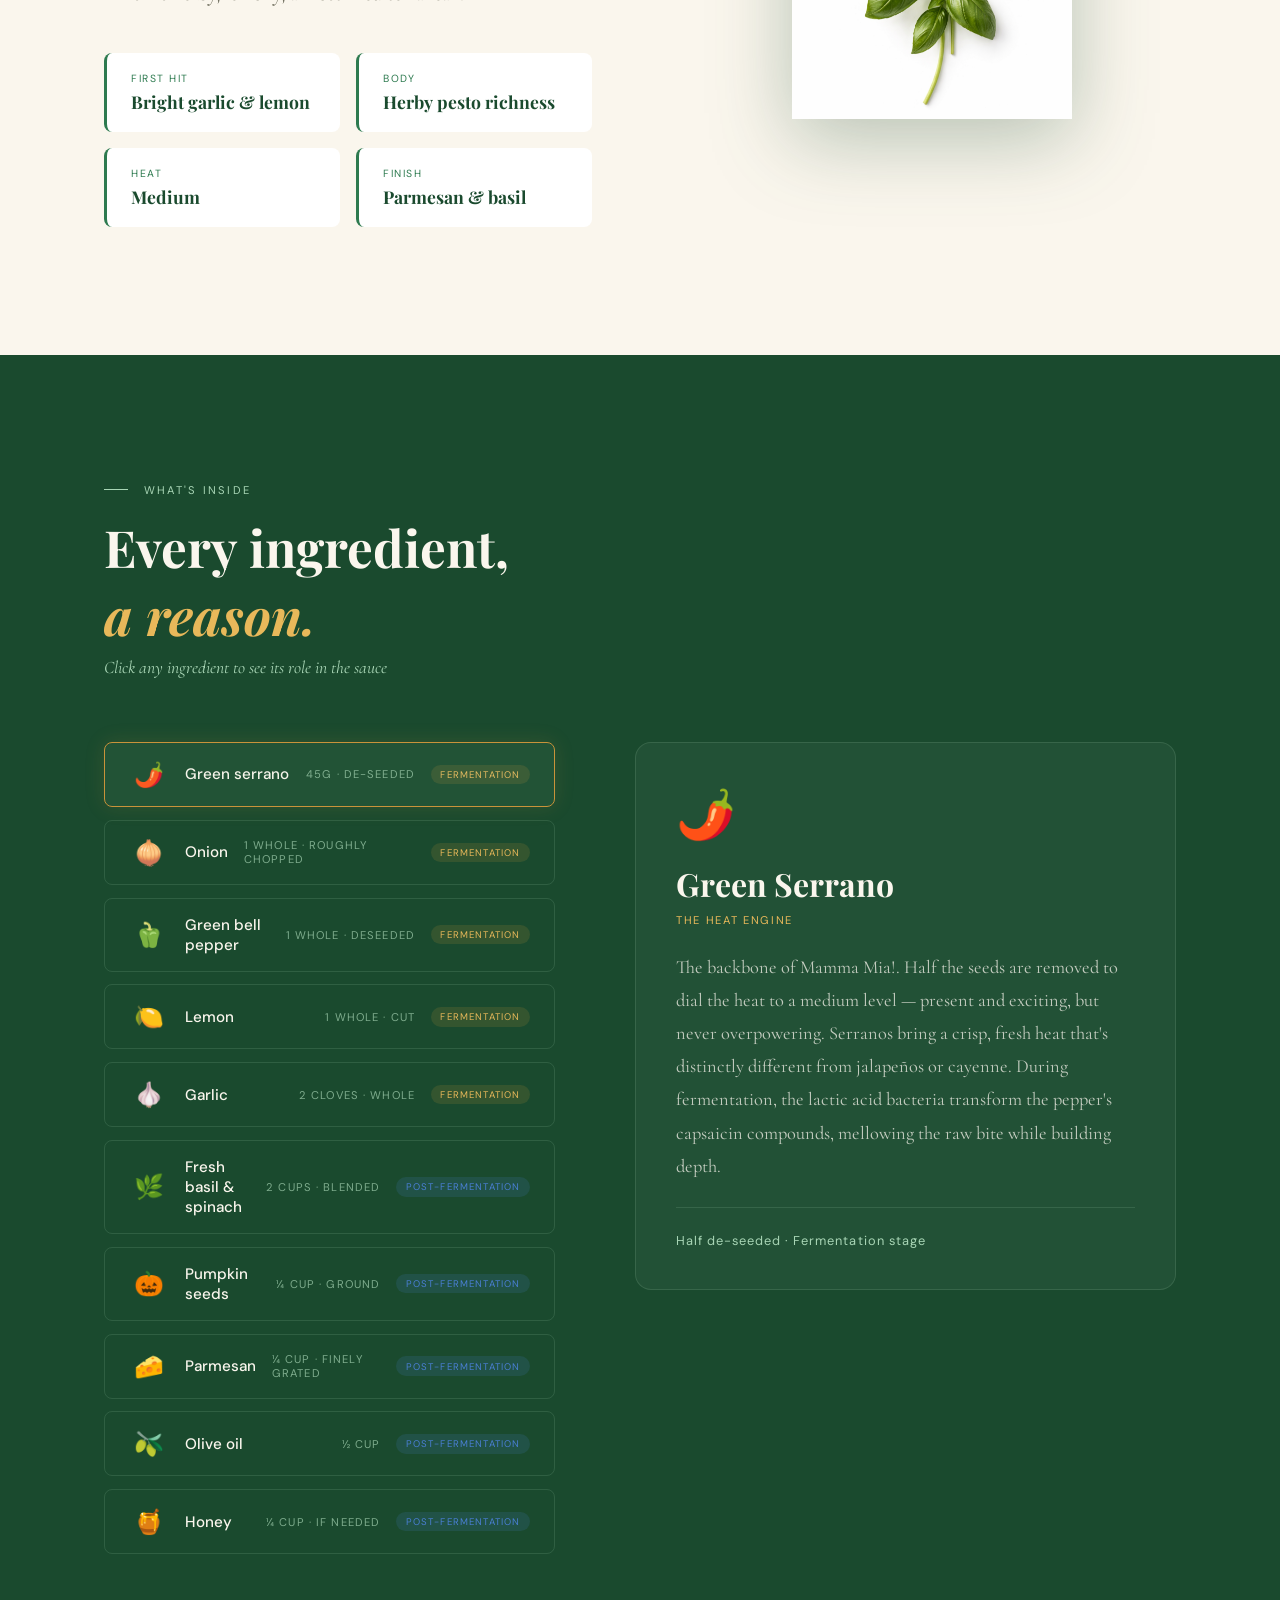
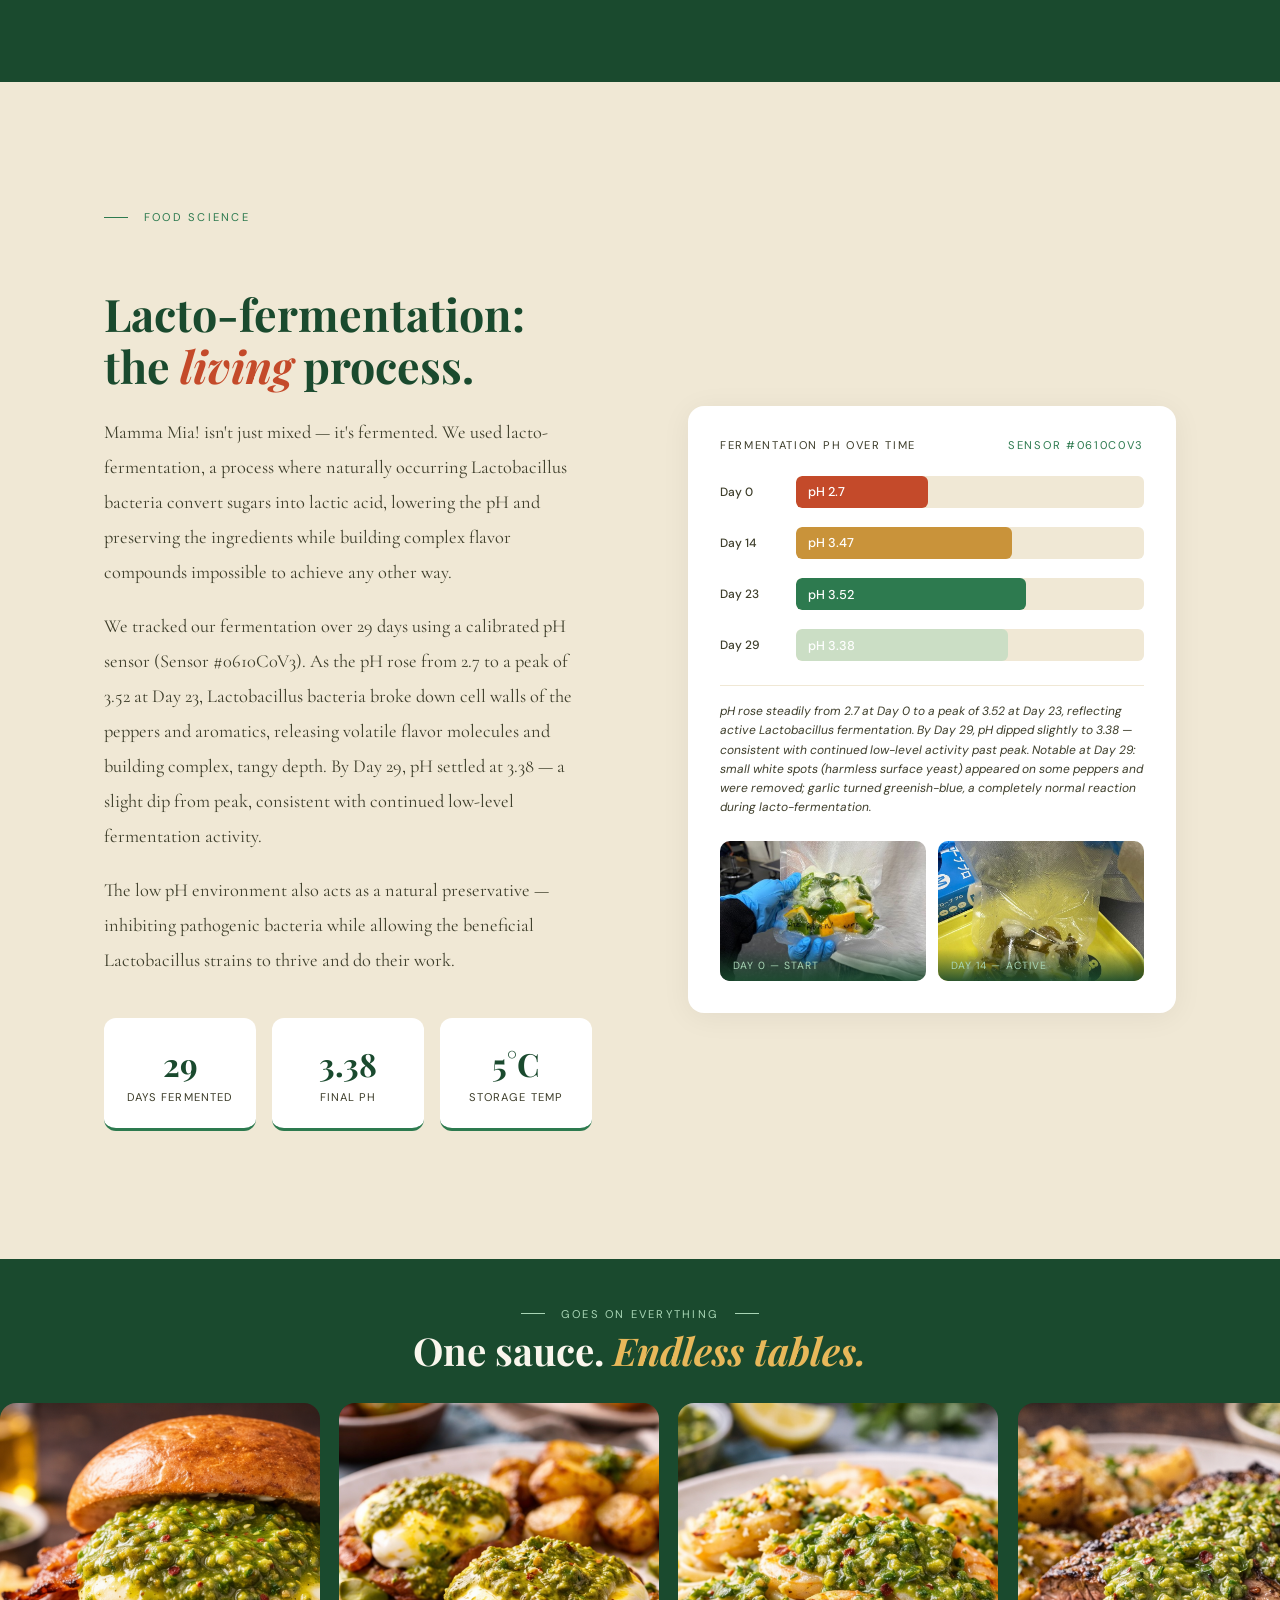
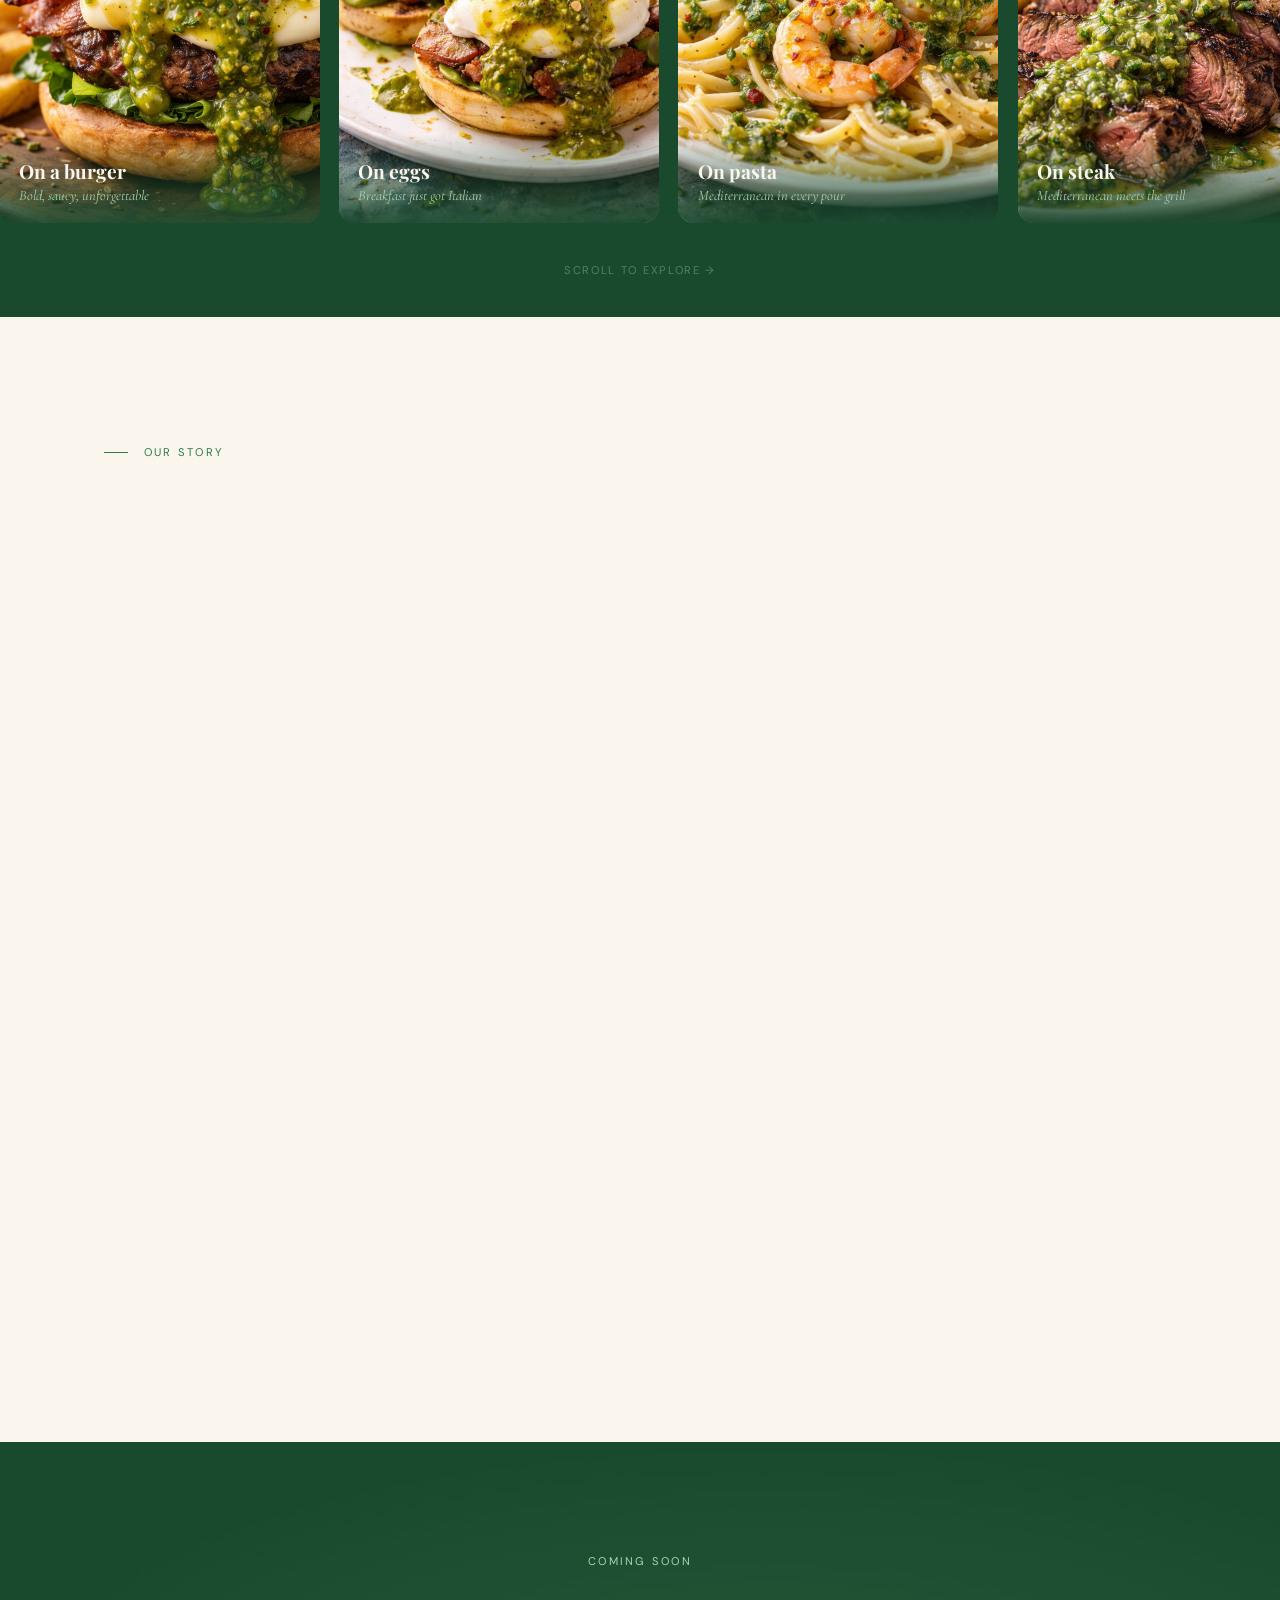
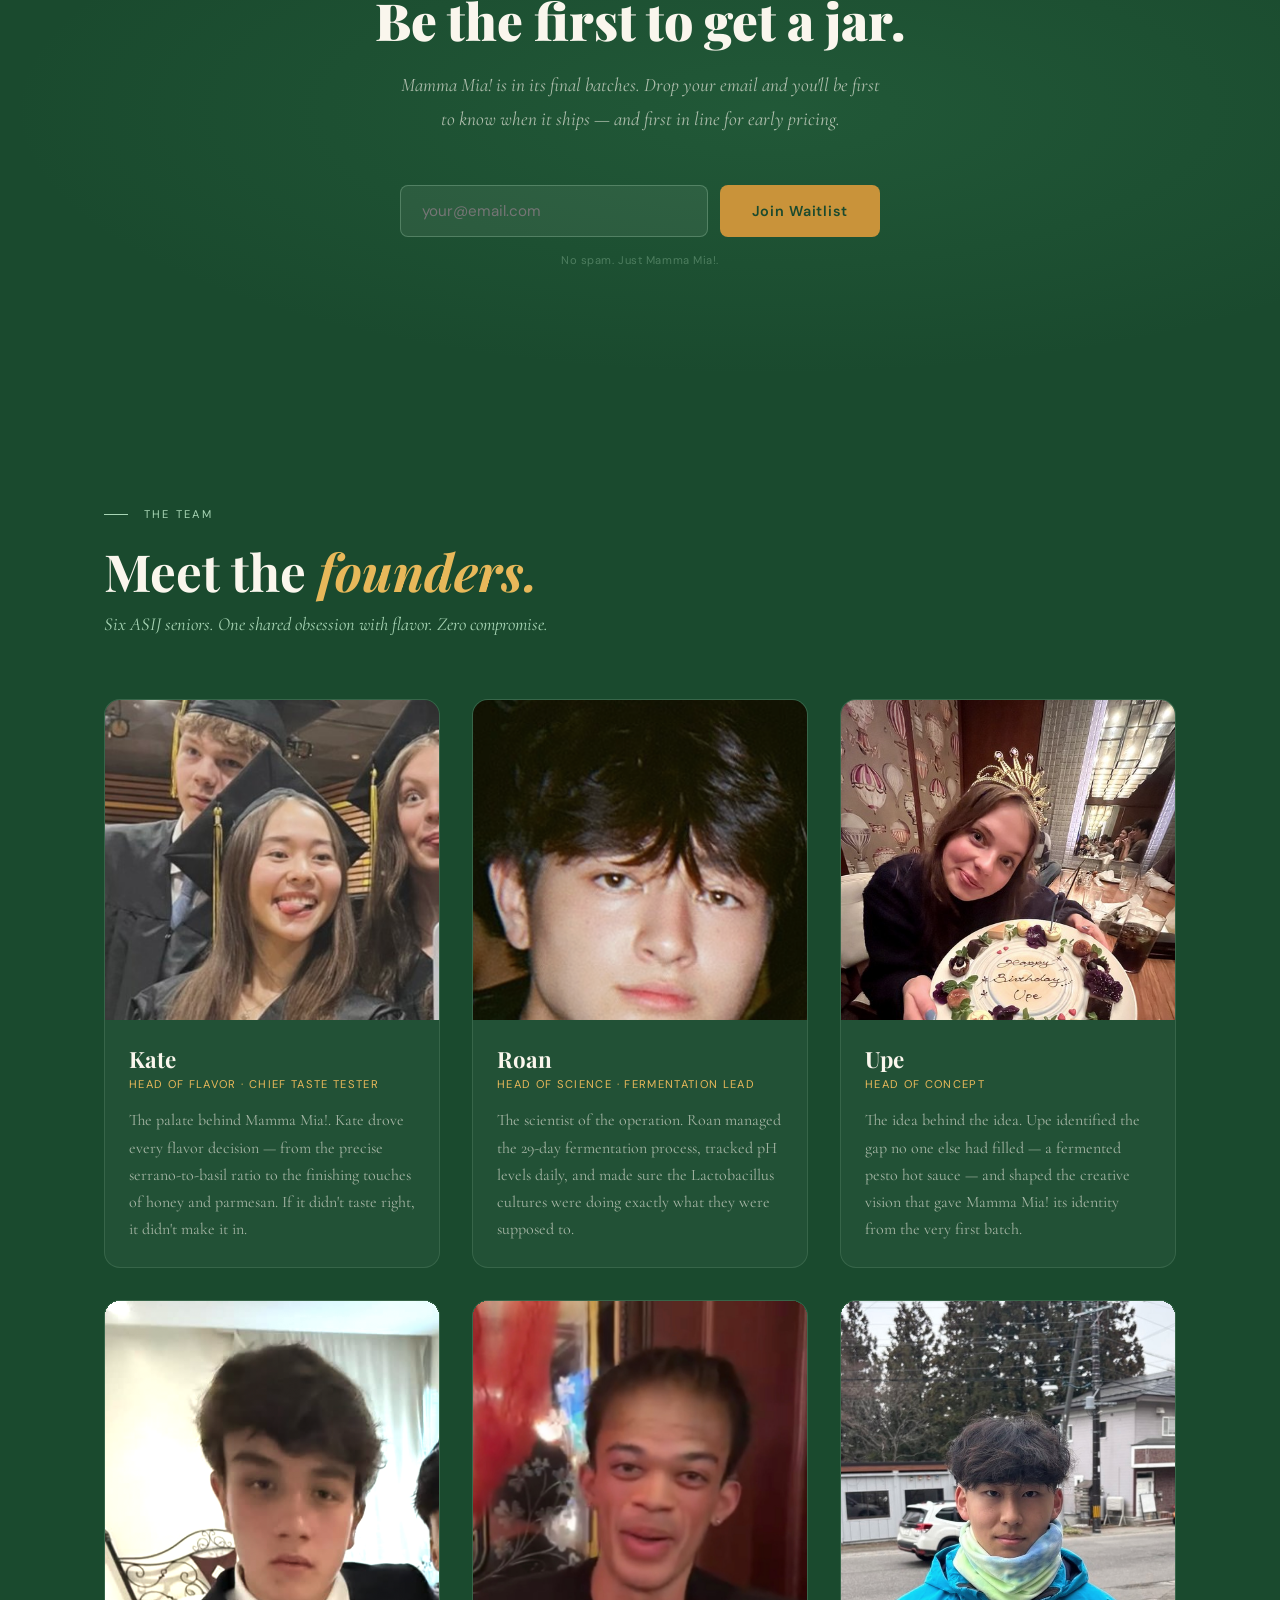
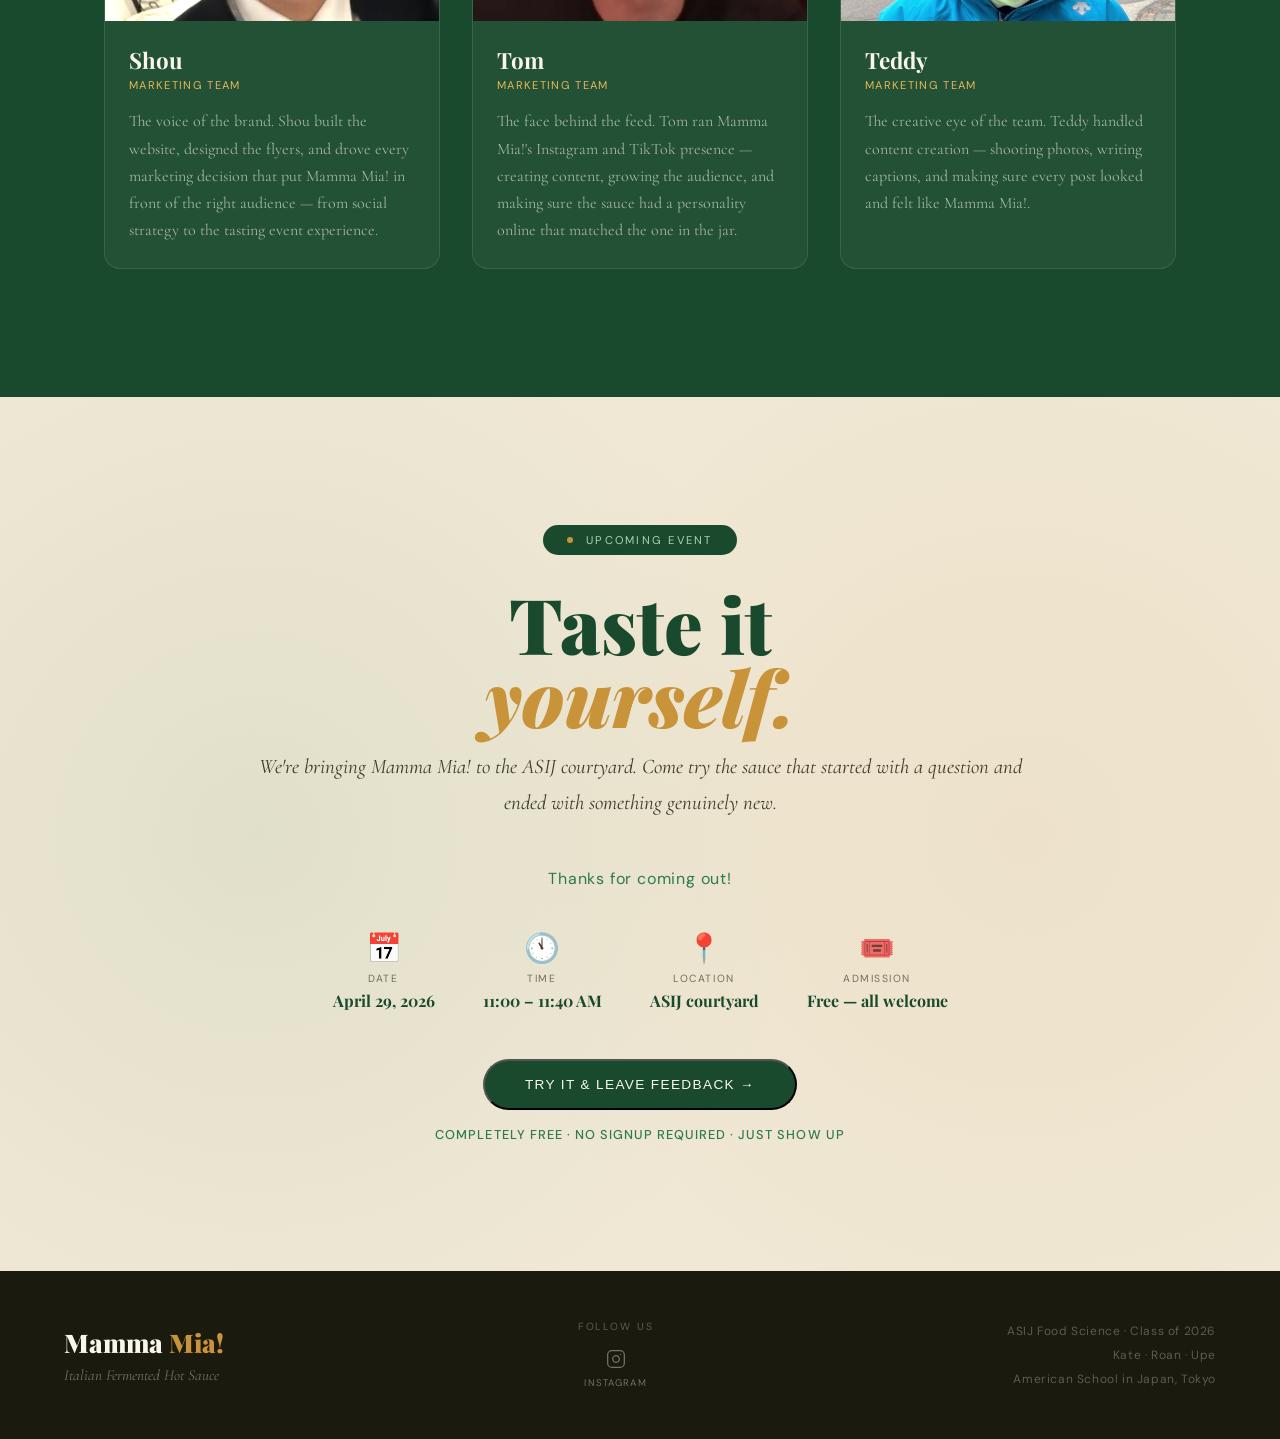
